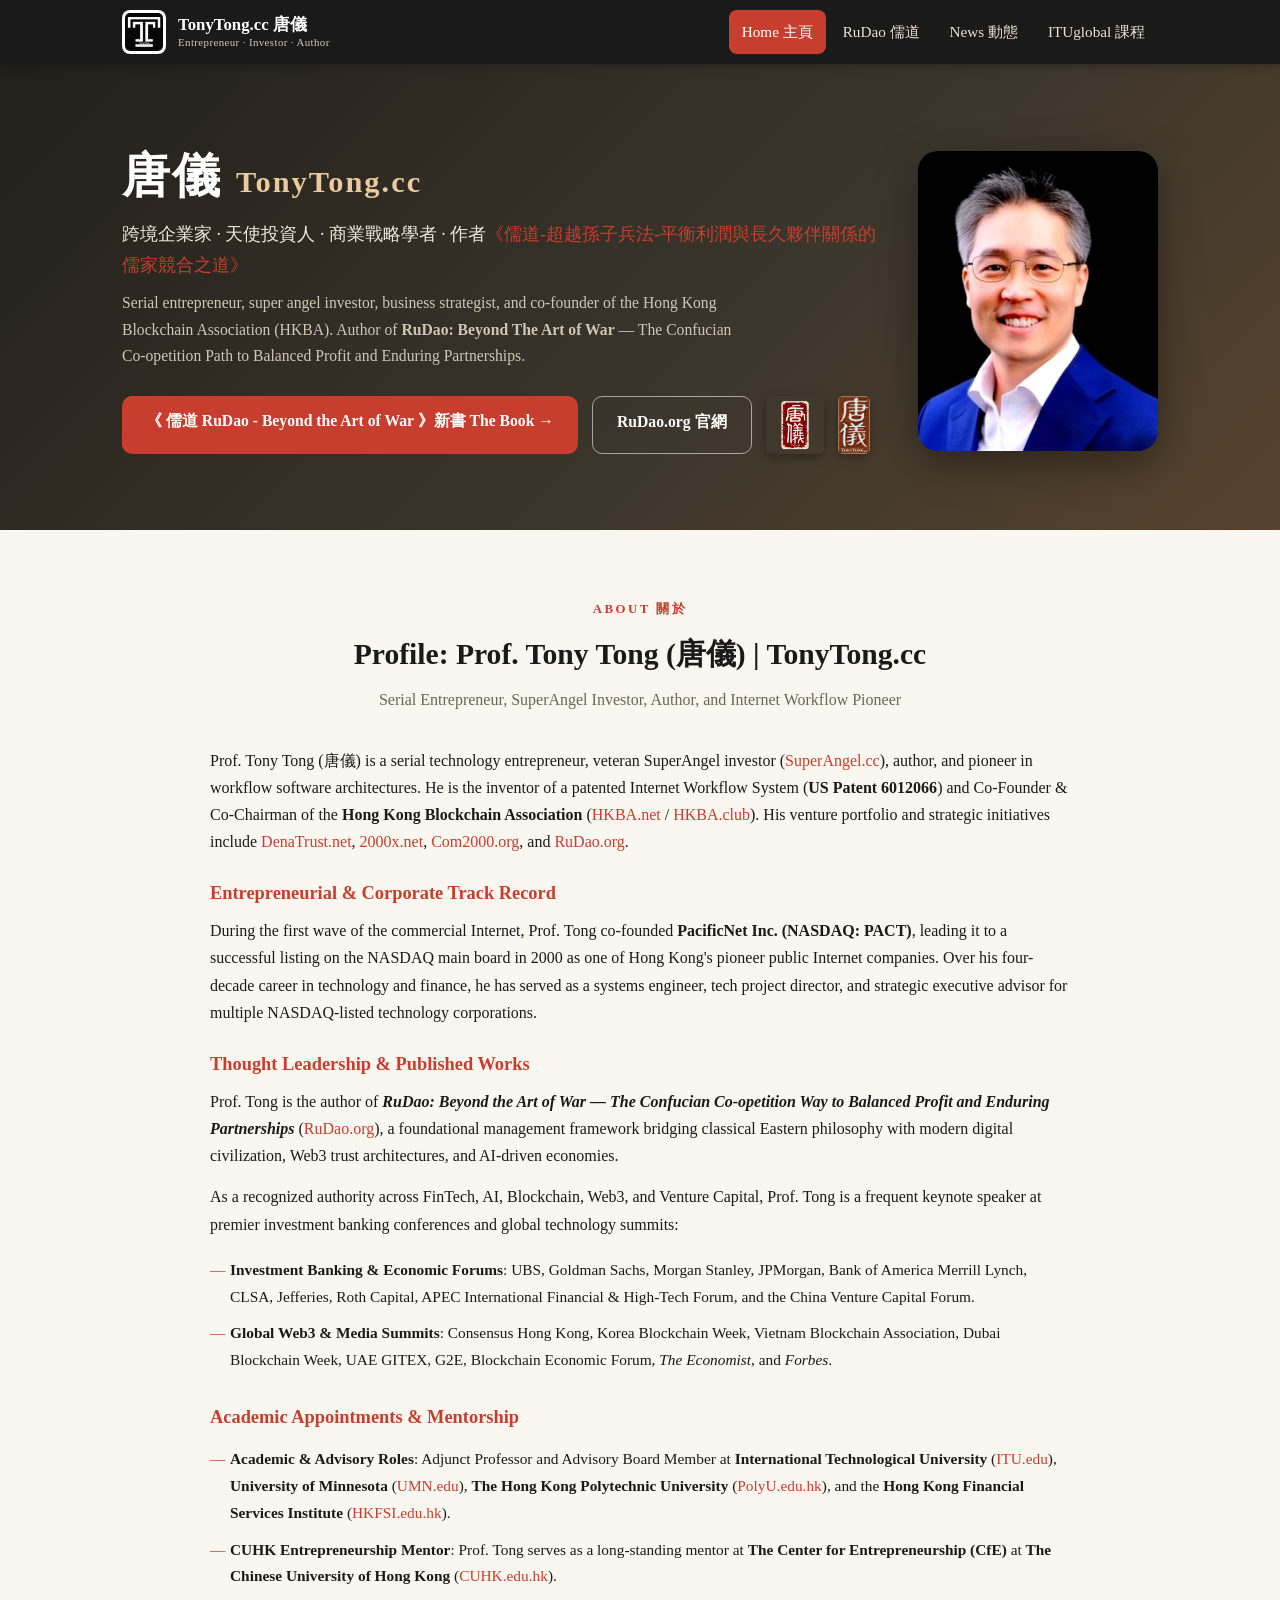
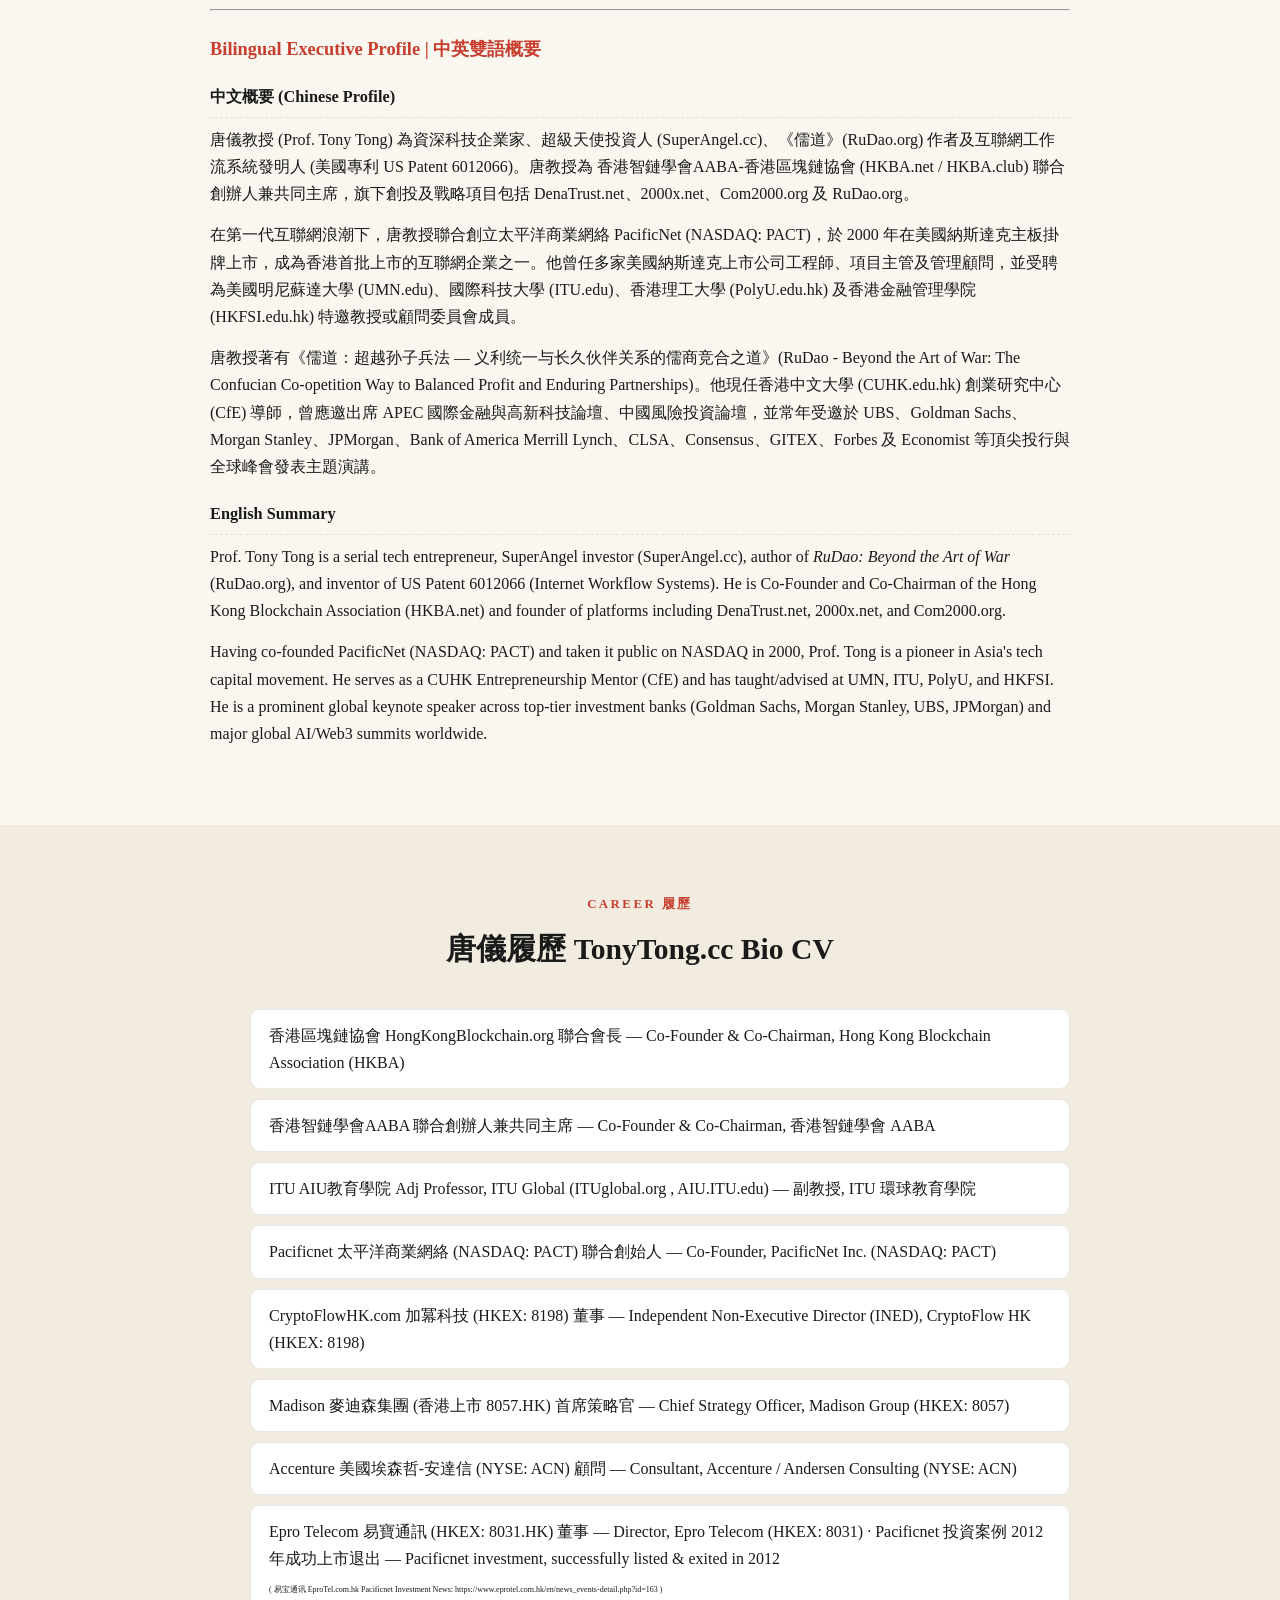
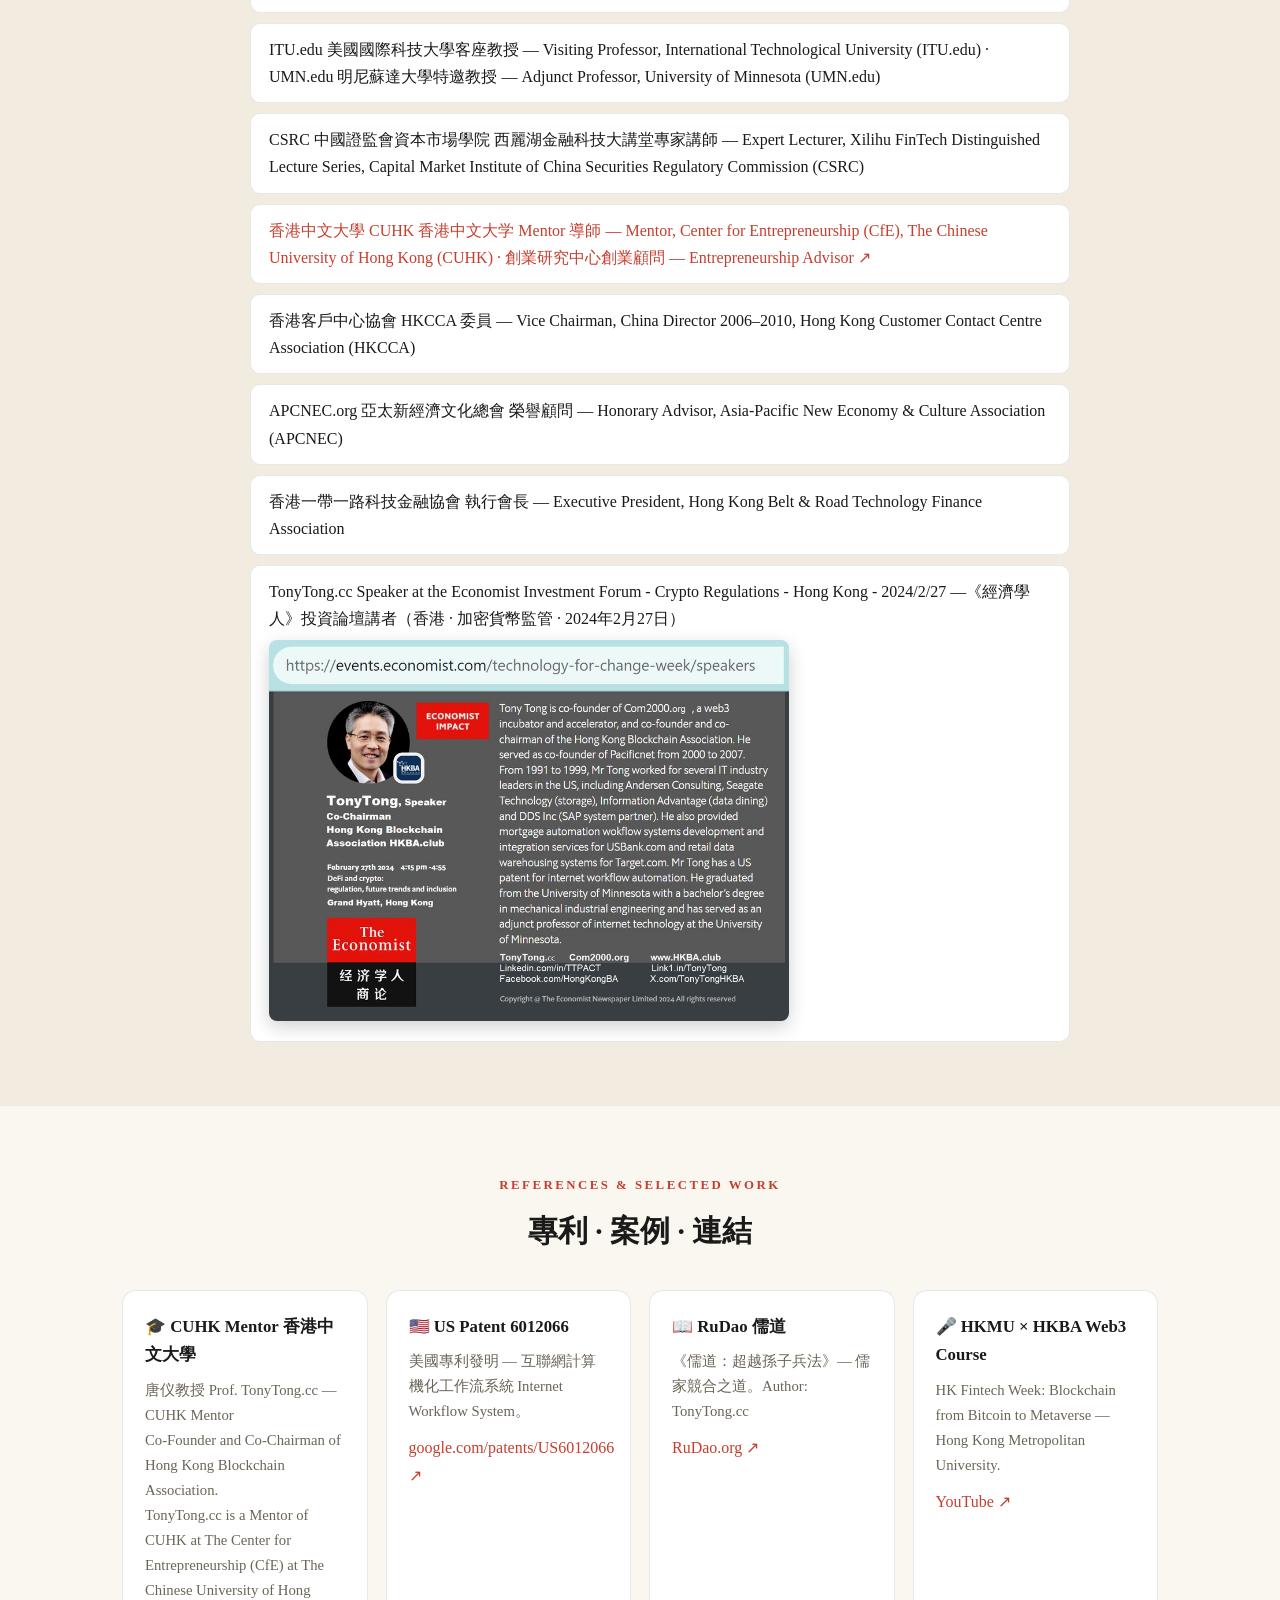
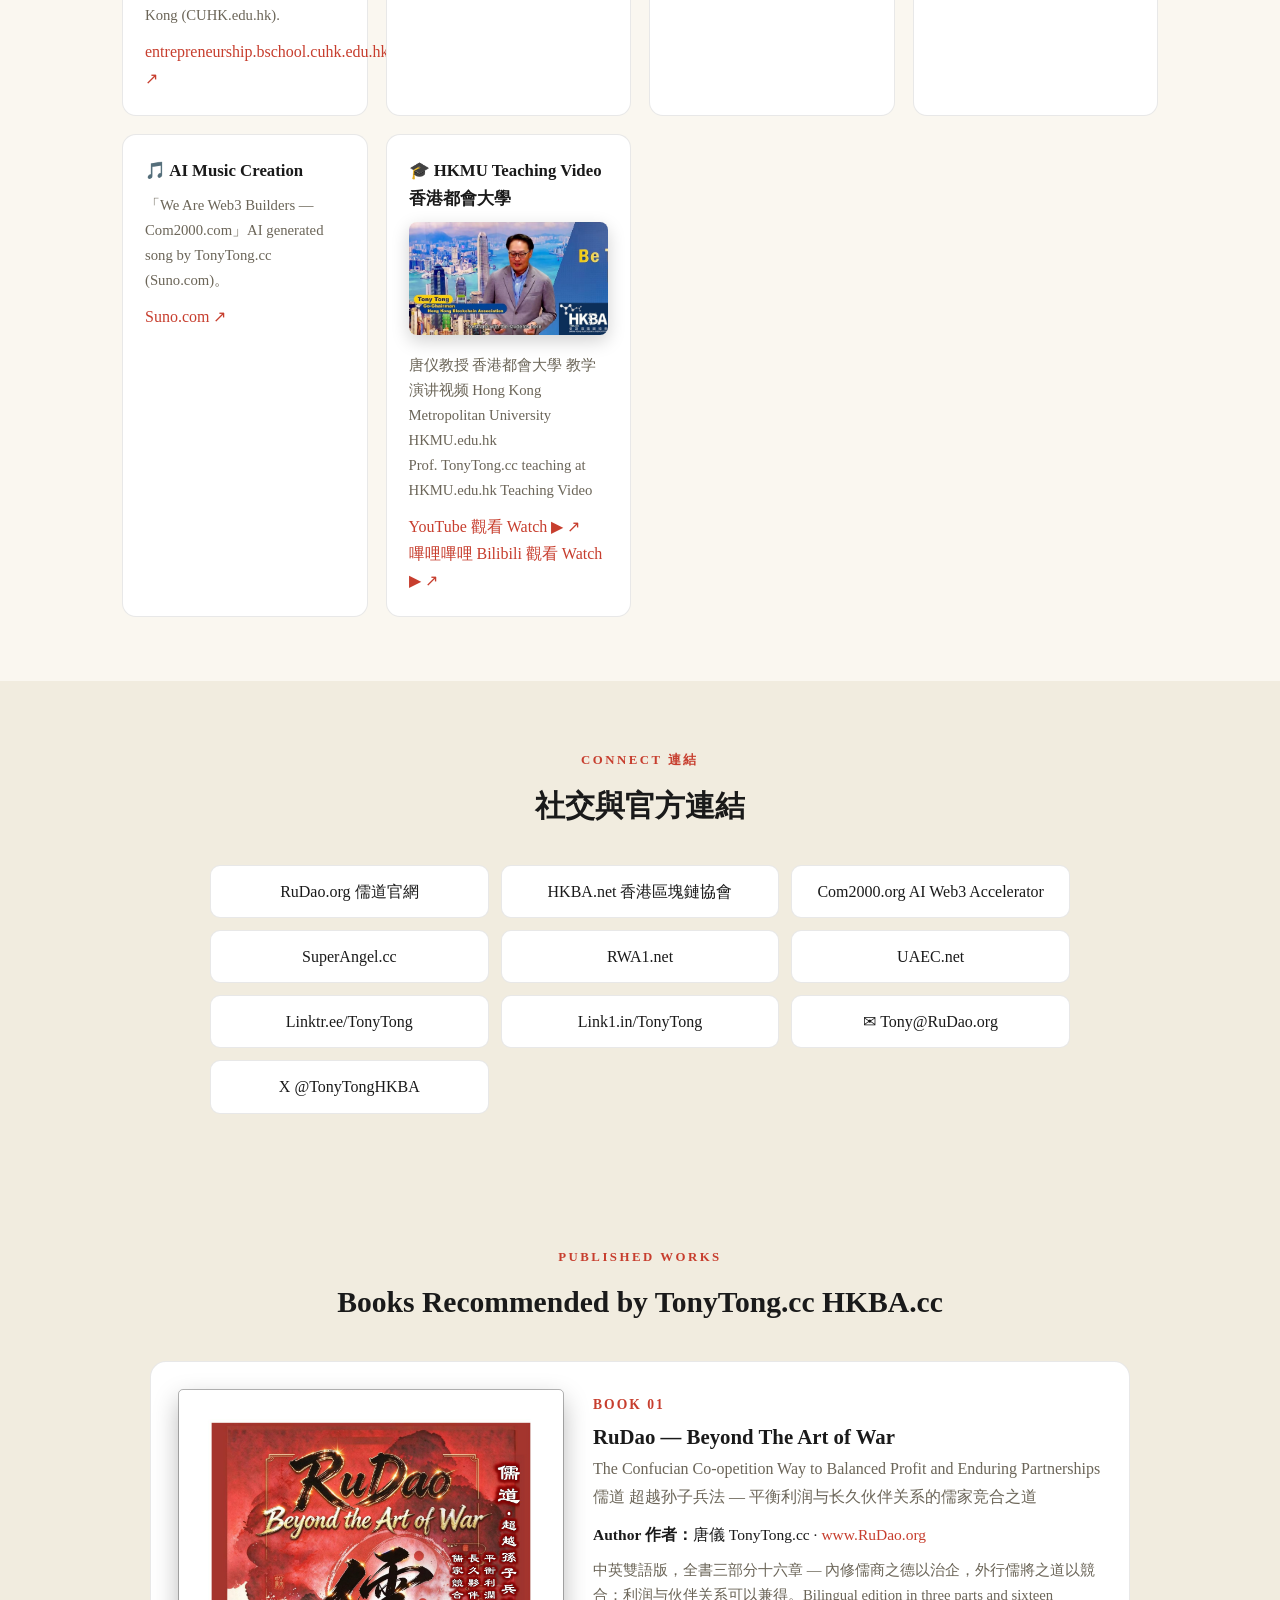
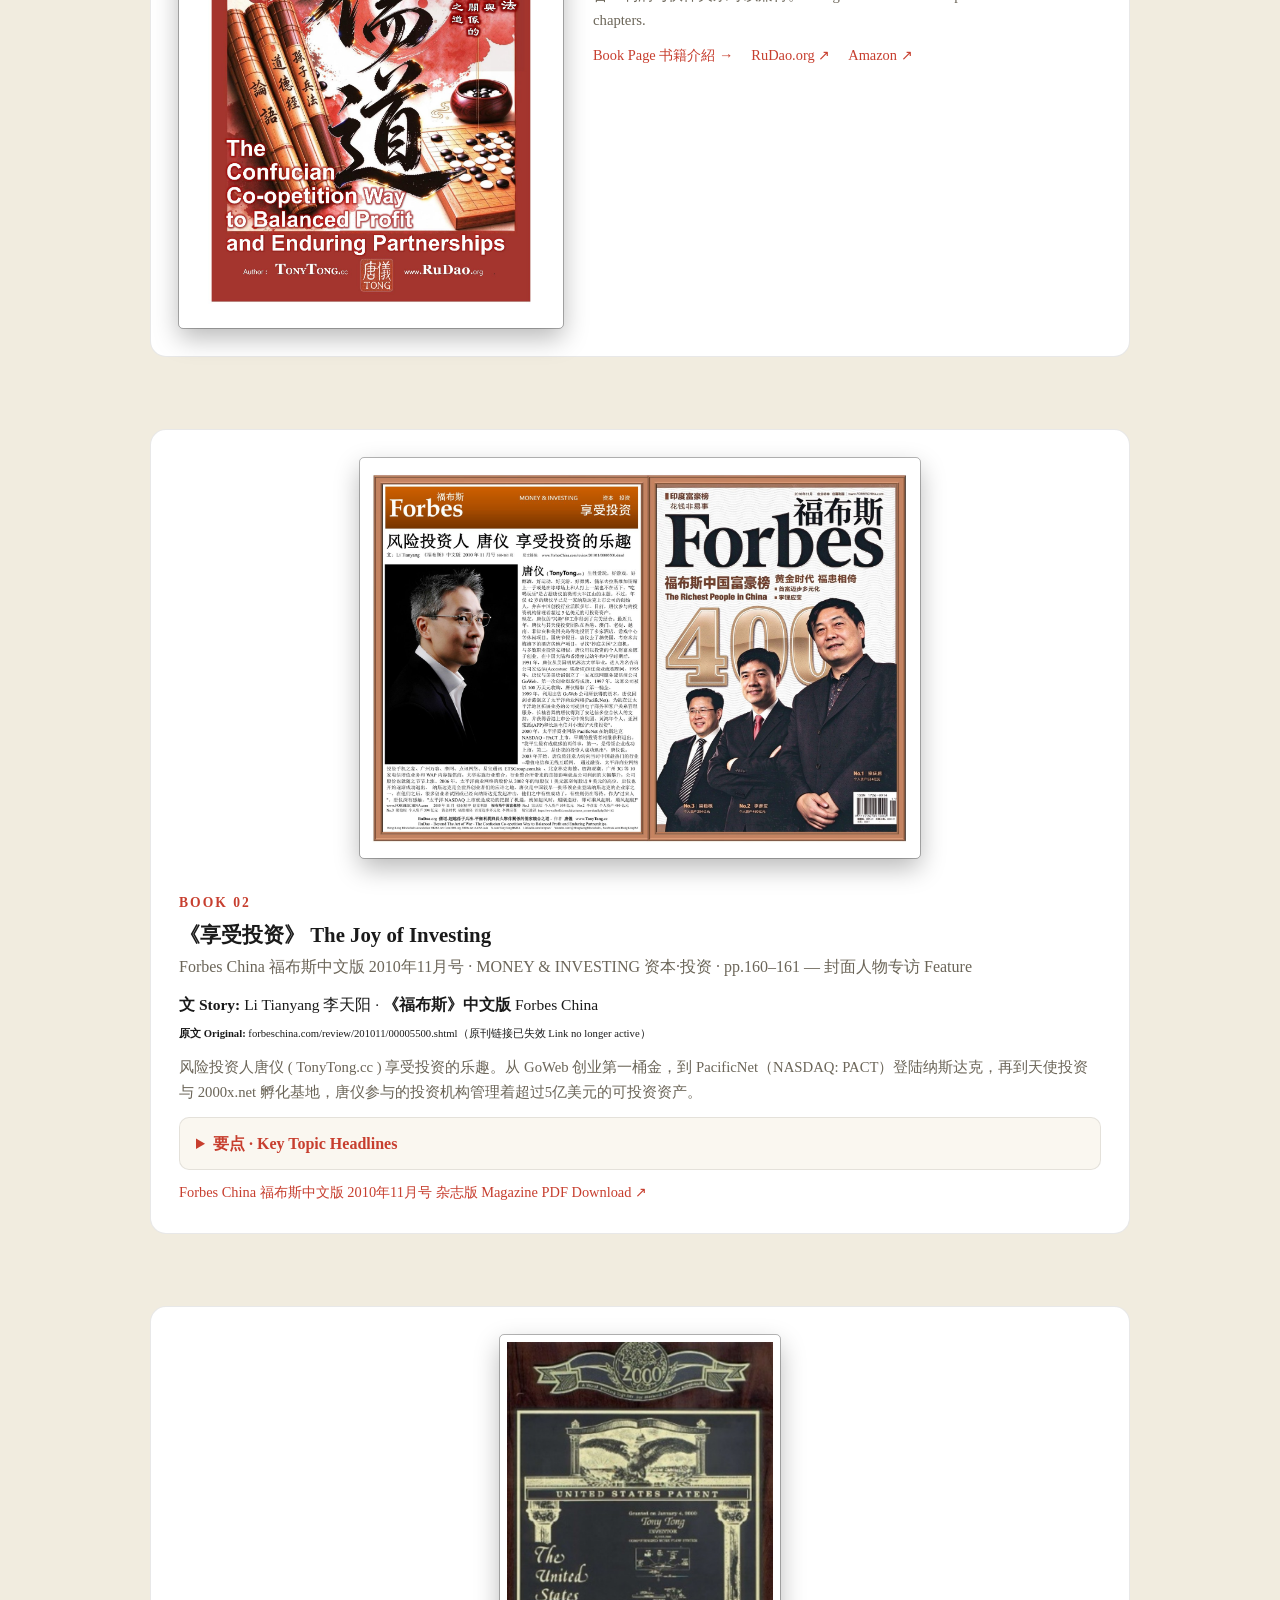
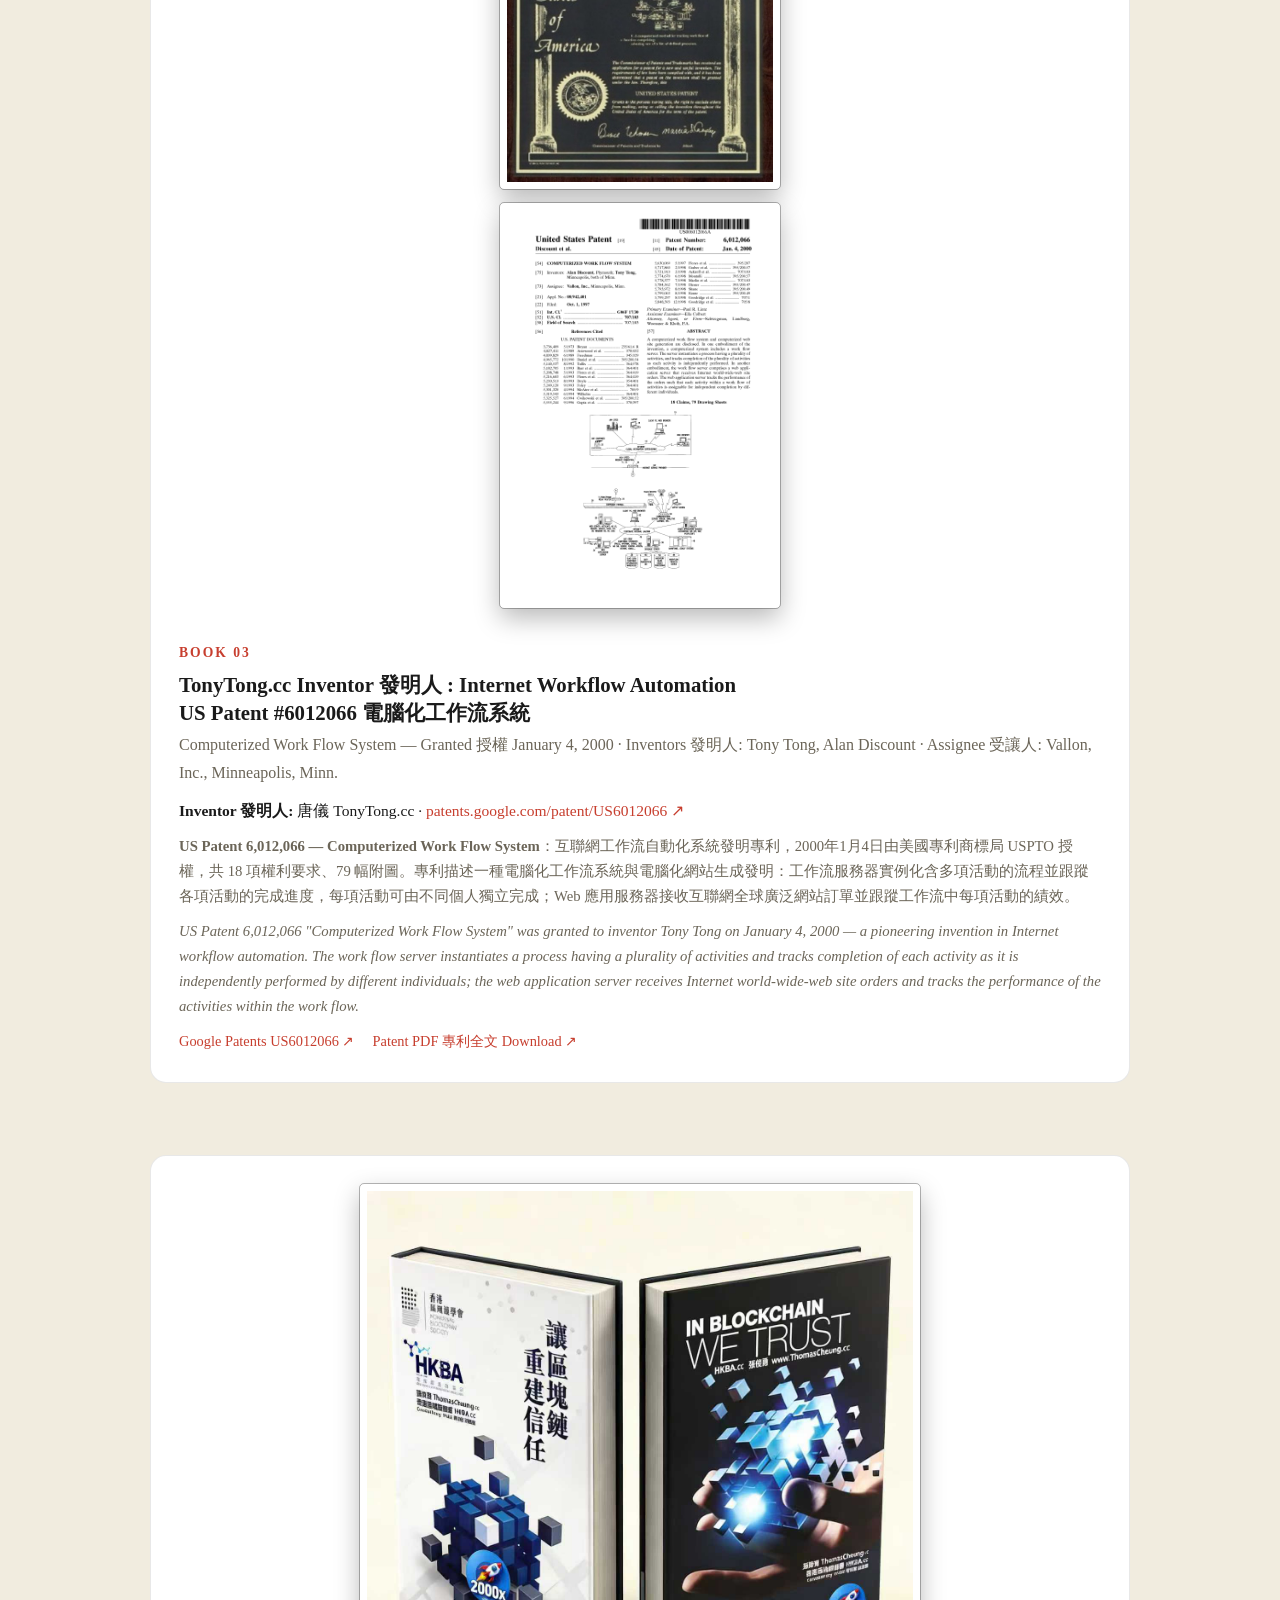
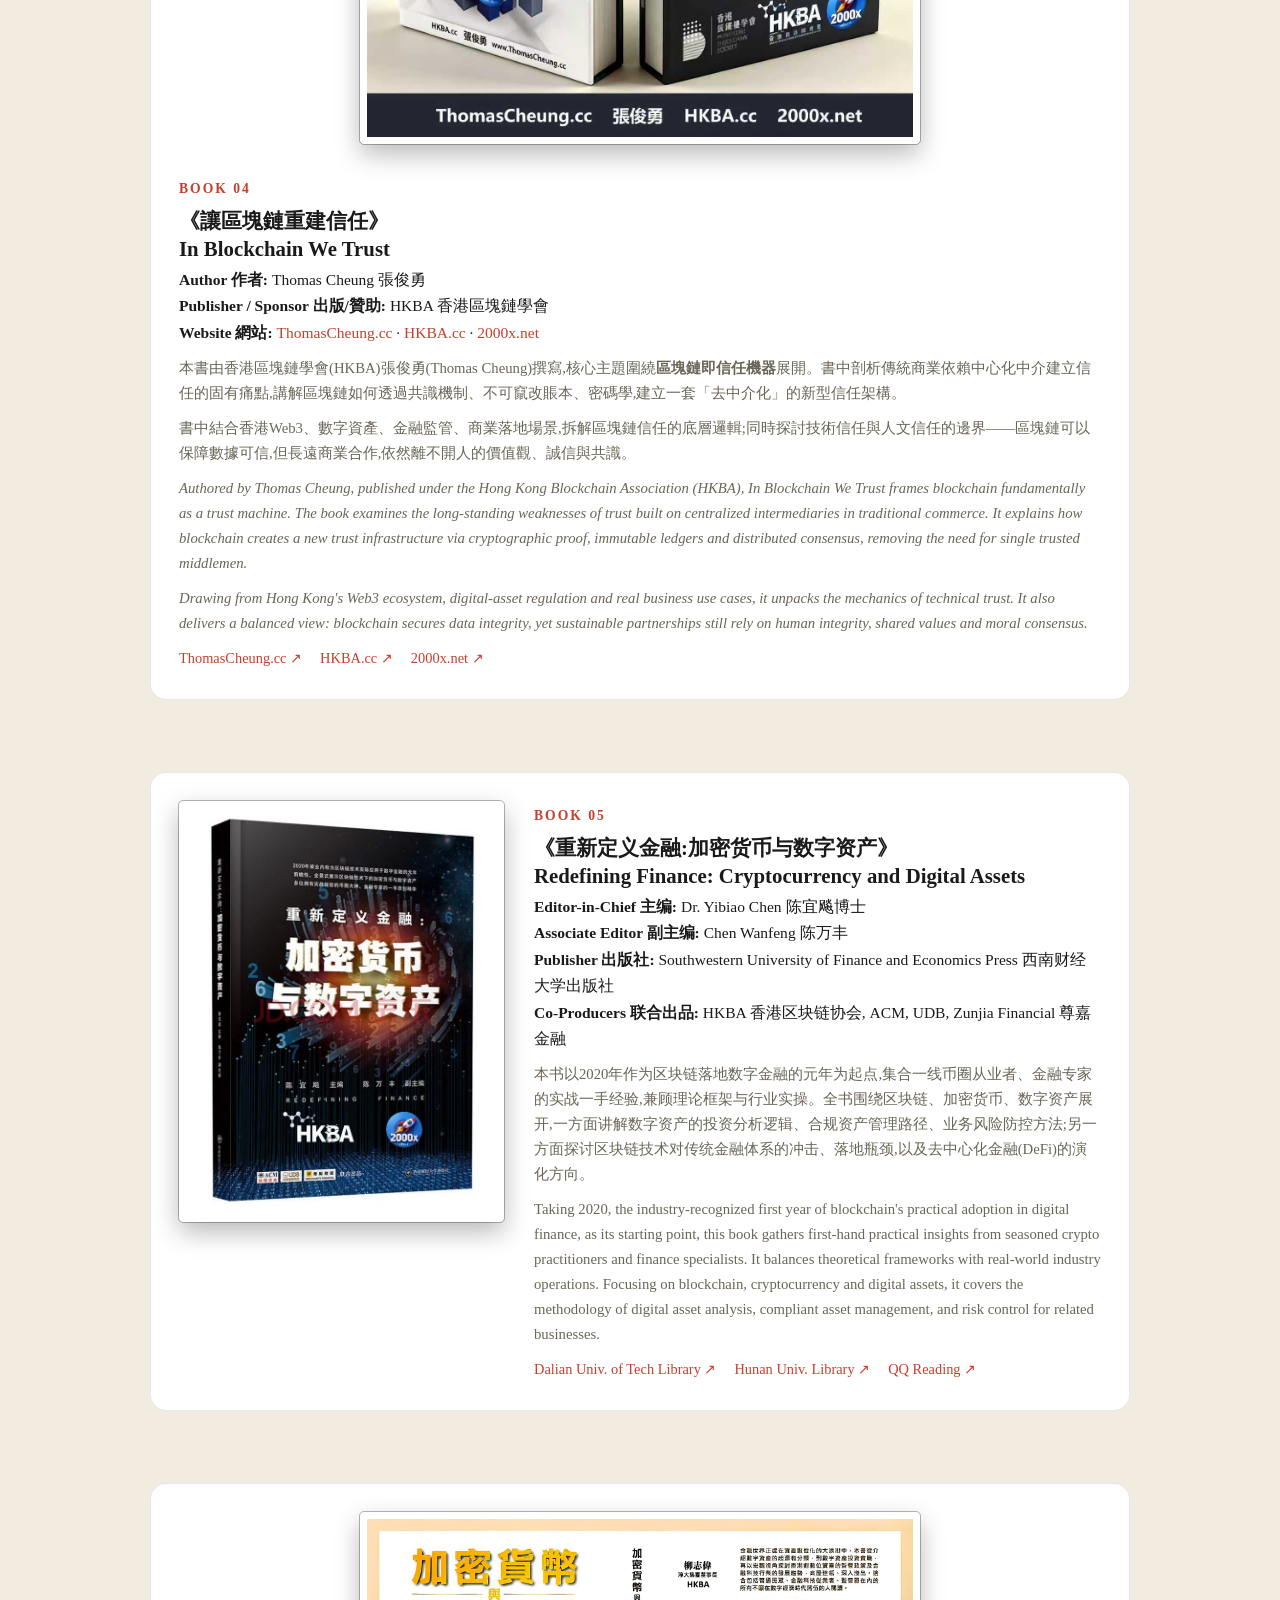
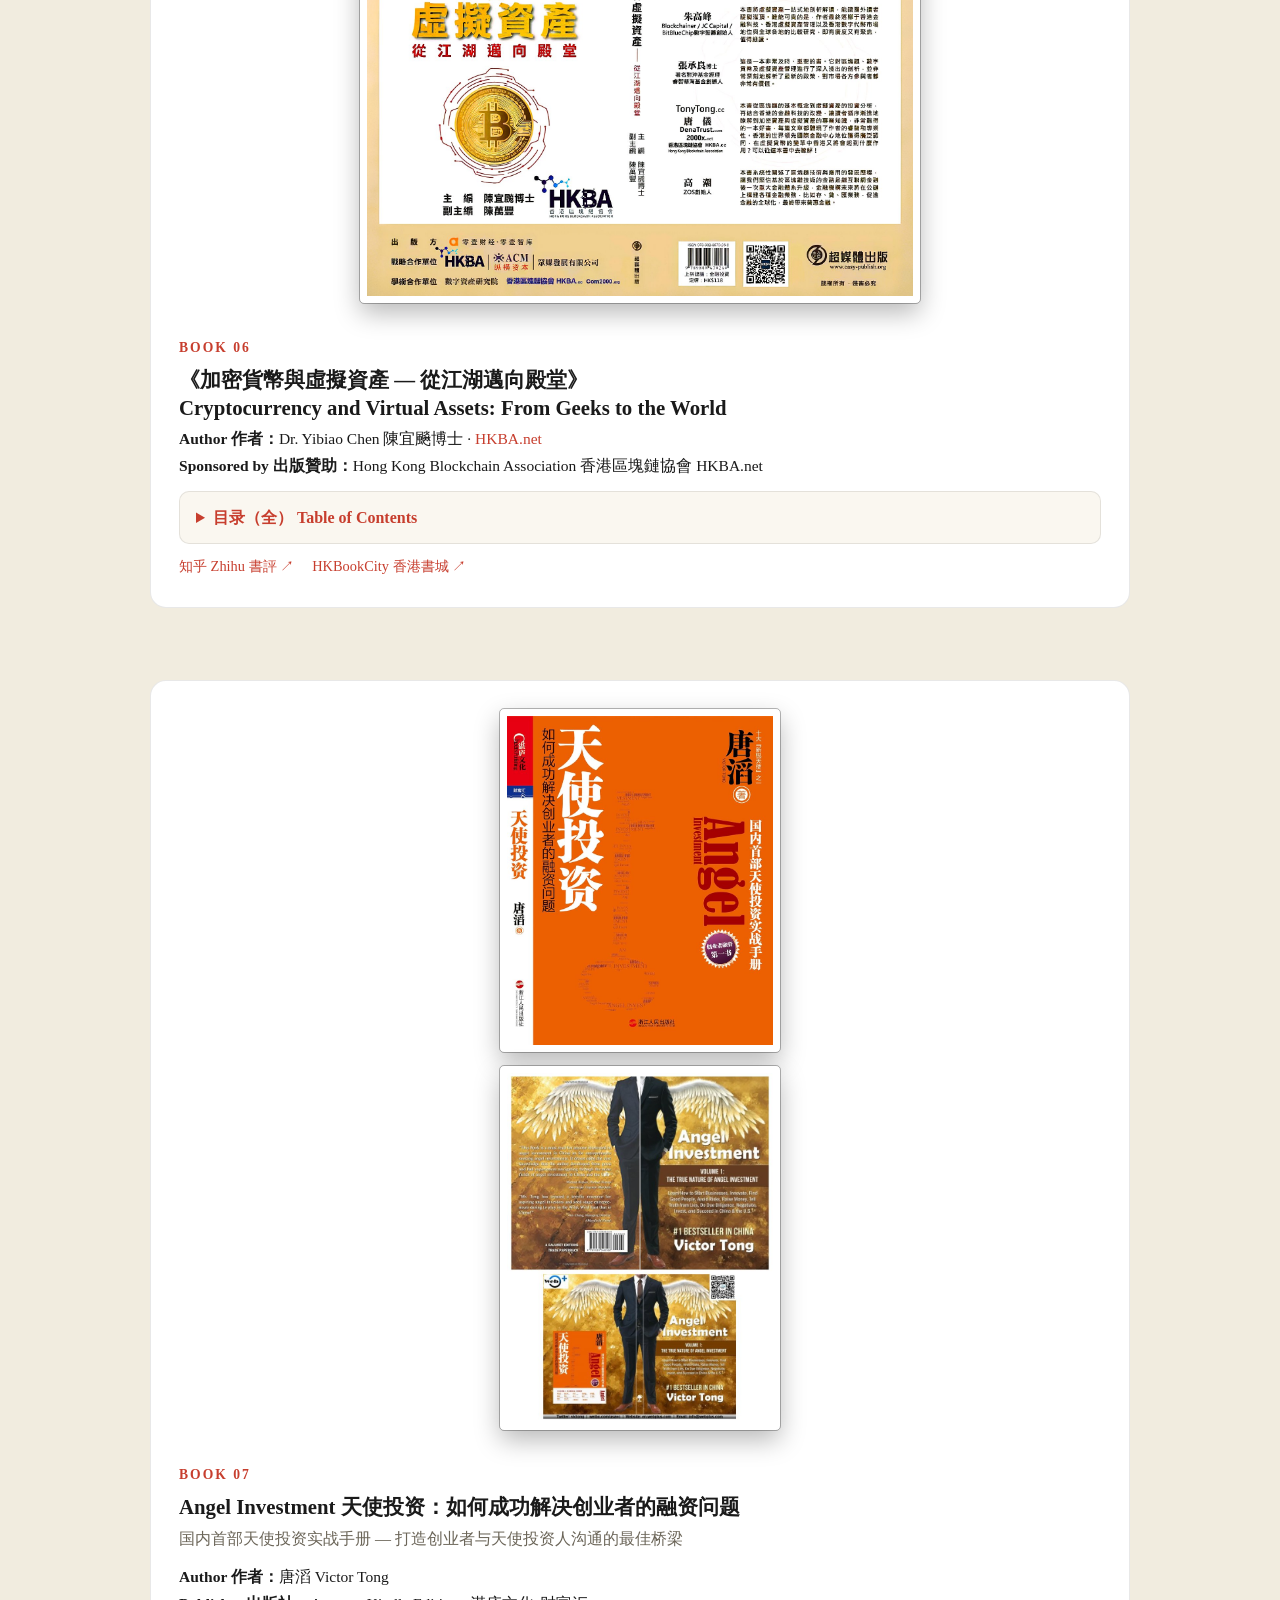
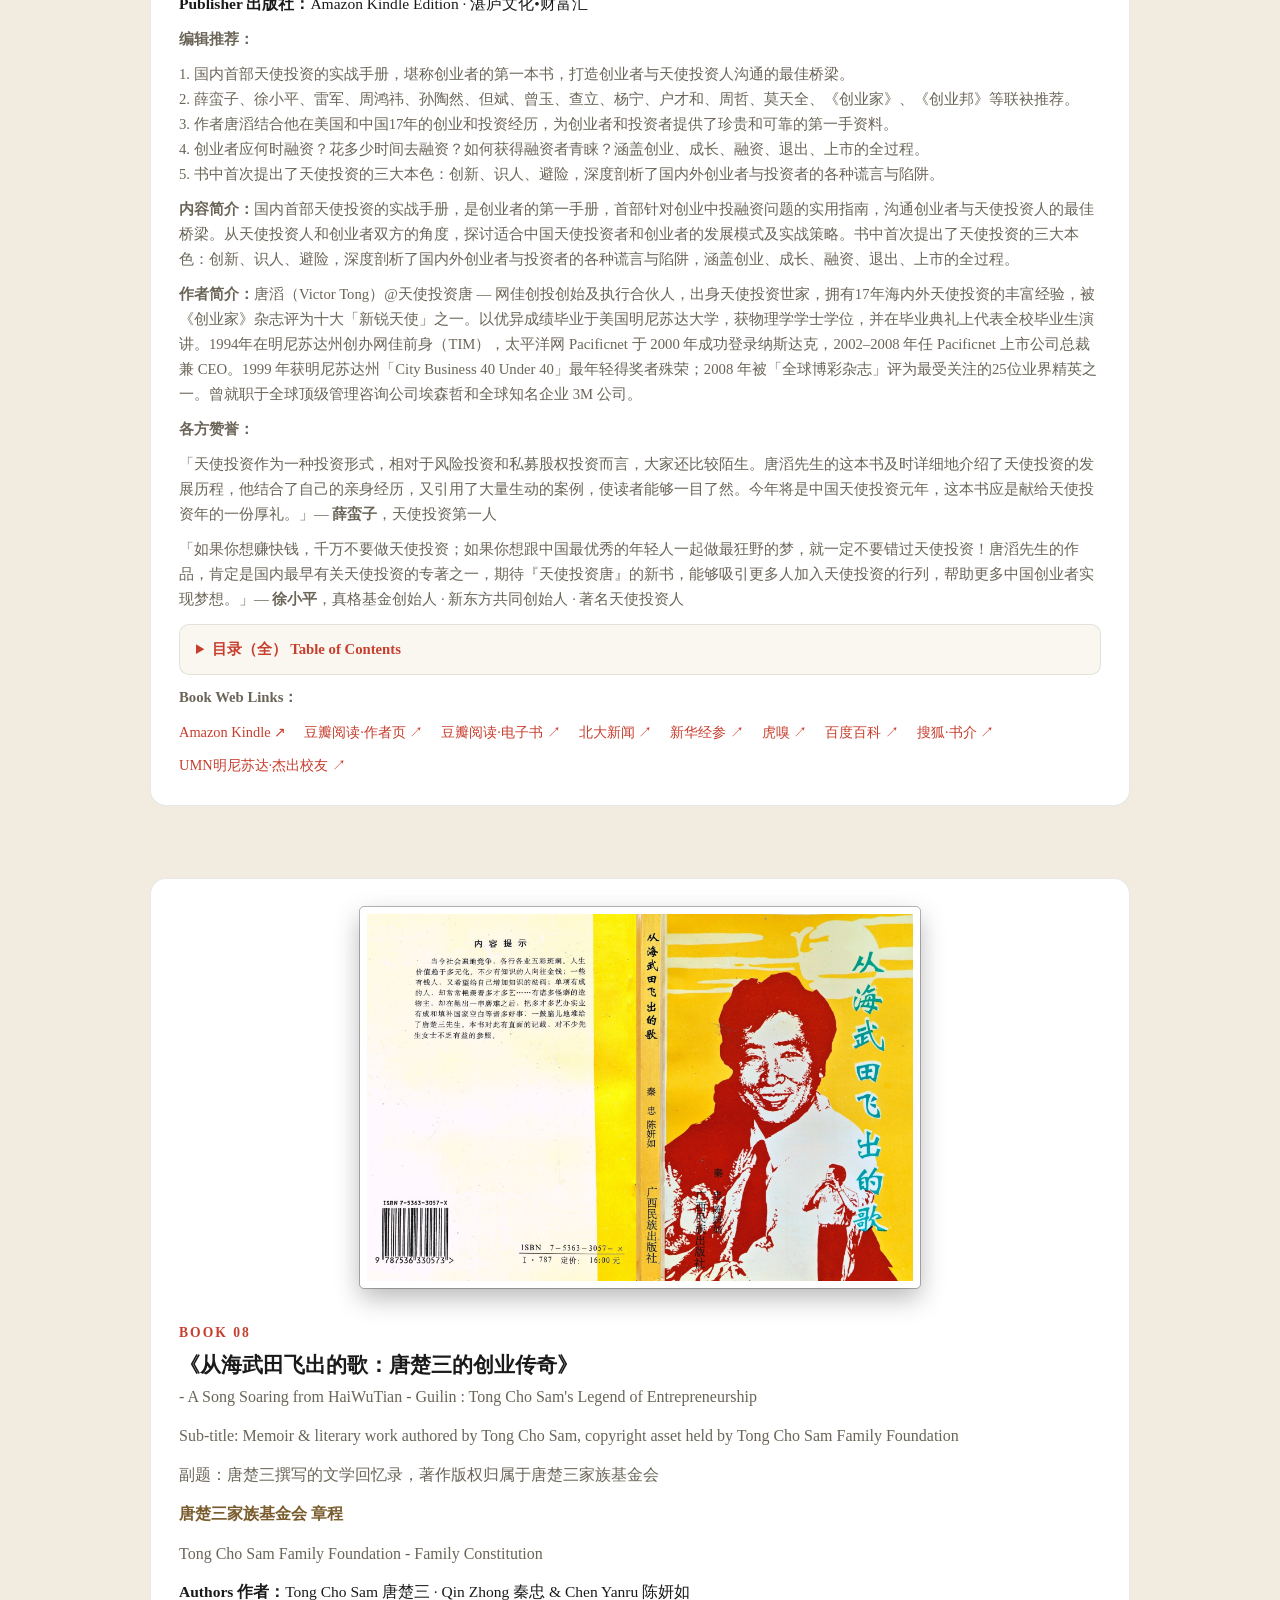
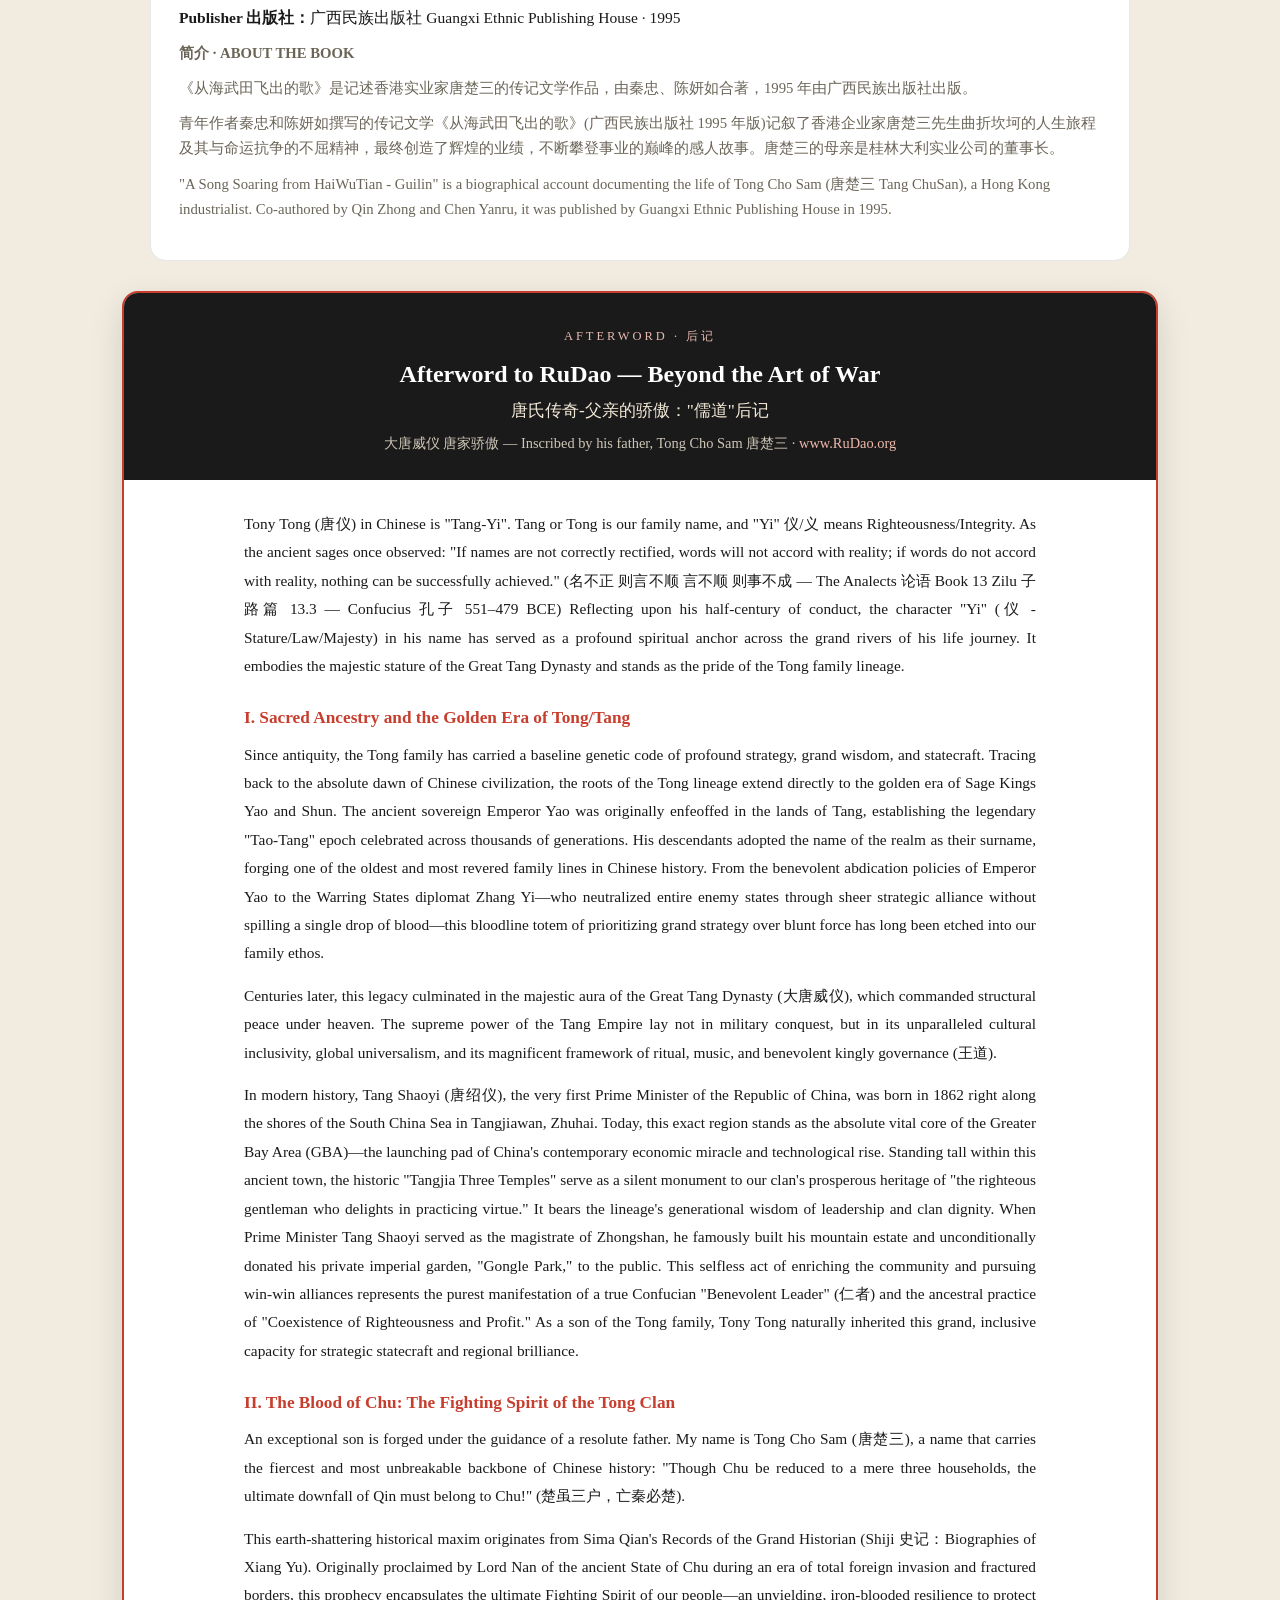
==== index.html @ 8d803797 "HKMU card: add YouTube link alongside Bilibili" ====
<!DOCTYPE html>
<html lang="zh-Hant">
<head>
<meta charset="UTF-8" />
<meta name="viewport" content="width=device-width, initial-scale=1.0" />
<title>TonyTong.cc 唐儀 — Entrepreneur · Investor · Author of RuDao 儒道</title>
<meta name="description" content="唐儀 Tony Tong：跨境企业家、天使投资人、香港区块链协会 HKBA 联合创始人、《儒道：超越孙子兵法》作者、美国专利 6012066 发明人。Tony Tong — co-founder of HKBA, author of RuDao: Beyond The Art of War." />
<meta property="og:title" content="TonyTong.cc 唐儀 — Entrepreneur · Investor · Author of RuDao 儒道" />
<meta property="og:description" content="唐儀 Tony Tong：跨境企业家、天使投资人、香港区块链协会 HKBA 联合创始人、《儒道：超越孙子兵法》作者、美国专利 6012066 发明人。Tony Tong — co-founder of HKBA, author of RuDao: Beyond The Art of War." />
<meta property="og:type" content="website" />
<meta property="og:url" content="https://tonytong.cc/" />
<meta property="og:image" content="https://tonytong.cc/assets/img/tt-logo.jpg" />
<meta property="og:site_name" content="TonyTong.cc 唐儀" />
<meta property="og:locale" content="zh_HK" />
<meta property="og:locale:alternate" content="en_US" />
<link rel="canonical" href="https://tonytong.cc/" />
<link rel="icon" type="image/jpeg" href="assets/img/tt-logo.jpg" />
<link rel="stylesheet" href="assets/css/style.css?v=20261102a" />
<script type="application/ld+json">
{
  "@context": "https://schema.org",
  "@type": "Person",
  "name": "Tony Tong 唐儀",
  "url": "https://tonytong.cc/",
  "image": "https://tonytong.cc/assets/img/tt-logo.jpg",
  "jobTitle": "Entrepreneur, Investor, Author, Adjunct Professor",
  "worksFor": {"@type": "Organization", "name": "Hong Kong Blockchain Association", "url": "https://www.hkba.net/"},
  "alumniOf": ["University of Minnesota", "International Technological University"],
  "knowsAbout": ["Blockchain", "Web3", "RWA", "Cross-border Investment", "Co-opetition Strategy", "Confucian Business Philosophy"],
  "sameAs": [
    "https://RuDao.org", "https://www.linkedin.com/in/ttpact/",
    "https://x.com/TonyTongHKBA", "https://Linktr.ee/TonyTong",
    "https://sites.google.com/view/tonytong/"
  ]
}
</script>
</head>
<body>
<header class="site-head">
  <div class="wrap">
    <a class="brand" href="index.html">
      <img src="assets/img/tt-logo.jpg" alt="TonyTong.cc logo" />
      <span class="t">TonyTong.cc 唐儀<small>Entrepreneur · Investor · Author</small></span>
    </a>
    <button class="nav-toggle" onclick="document.querySelector('nav.main').classList.toggle('open')">☰ Menu</button>
    <nav class="main"><a href="index.html" class="on">Home 主頁</a><a href="rudao.html">RuDao 儒道</a><a href="news.html">News 動態</a><a href="1college.html">ITUglobal 課程</a></nav>
  </div>
</header>

<section class="hero">
  <div class="wrap">
    <div>
      <h1>唐儀 <span class="en">TonyTong.cc</span></h1>
      <p class="sub">跨境企業家 · 天使投資人 · 商業戰略學者 · 作者<a href="https://RuDao.org" target="_blank" rel="noopener">《儒道-超越孫子兵法-平衡利潤與長久夥伴關係的儒家競合之道》</a></p>
      <p class="en">Serial entrepreneur, super angel investor, business strategist, and co-founder of the Hong Kong Blockchain Association (HKBA). Author of <b>RuDao: Beyond The Art of War</b> — The Confucian Co-opetition Path to Balanced Profit and Enduring Partnerships.</p>
      <div class="cta">
        <a class="btn btn-solid" href="rudao.html">《 儒道 RuDao - Beyond the Art of War 》新書 The Book →</a>
        <a class="btn btn-ghost" href="https://RuDao.org" target="_blank" rel="noopener">RuDao.org 官網</a>
        <img class="chop" src="assets/img/Tony-Chop-square-TONG3d.png" alt="唐儀 red seal chop 印章 TONG — TonyTong.cc" title="唐儀之印 · TonyTong.cc" />
        <img class="chop" src="assets/img/Tony-Chop-red-rounded34.jpg" alt="唐儀 red seal chop 印章 — TonyTong.cc" title="唐儀之印 · TonyTong.cc" />
      </div>
    </div>
    <img class="badge-img" src="assets/img/tony-portrait.jpg" alt="唐儀 Tony Tong" />
  </div>
</section>

<section class="section" id="bio">
  <div class="wrap">
    <div class="sec-head">
      <span class="kicker">About 關於</span>
      <h2>Profile: Prof. Tony Tong (唐儀) | TonyTong.cc</h2>
      <p>Serial Entrepreneur, SuperAngel Investor, Author, and Internet Workflow Pioneer</p>
    </div>
    <div class="bio">
      <p>Prof. Tony Tong (唐儀) is a serial technology entrepreneur, veteran SuperAngel investor (<a href="https://SuperAngel.cc" target="_blank" rel="noopener">SuperAngel.cc</a>), author, and pioneer in workflow software architectures. He is the inventor of a patented Internet Workflow System (<b>US Patent 6012066</b>) and Co-Founder &amp; Co-Chairman of the <b>Hong Kong Blockchain Association</b> (<a href="https://HKBA.net" target="_blank" rel="noopener">HKBA.net</a> / <a href="https://HKBA.club" target="_blank" rel="noopener">HKBA.club</a>). His venture portfolio and strategic initiatives include <a href="https://DenaTrust.net" target="_blank" rel="noopener">DenaTrust.net</a>, <a href="https://2000x.net" target="_blank" rel="noopener">2000x.net</a>, <a href="https://Com2000.org" target="_blank" rel="noopener">Com2000.org</a>, and <a href="https://RuDao.org" target="_blank" rel="noopener">RuDao.org</a>.</p>

      <h3>Entrepreneurial &amp; Corporate Track Record</h3>
      <p>During the first wave of the commercial Internet, Prof. Tong co-founded <b>PacificNet Inc. (NASDAQ: PACT)</b>, leading it to a successful listing on the NASDAQ main board in 2000 as one of Hong Kong's pioneer public Internet companies. Over his four-decade career in technology and finance, he has served as a systems engineer, tech project director, and strategic executive advisor for multiple NASDAQ-listed technology corporations.</p>

      <h3>Thought Leadership &amp; Published Works</h3>
      <p>Prof. Tong is the author of <b><i>RuDao: Beyond the Art of War — The Confucian Co-opetition Way to Balanced Profit and Enduring Partnerships</i></b> (<a href="https://RuDao.org" target="_blank" rel="noopener">RuDao.org</a>), a foundational management framework bridging classical Eastern philosophy with modern digital civilization, Web3 trust architectures, and AI-driven economies.</p>
      <p>As a recognized authority across FinTech, AI, Blockchain, Web3, and Venture Capital, Prof. Tong is a frequent keynote speaker at premier investment banking conferences and global technology summits:</p>
      <ul>
        <li><b>Investment Banking &amp; Economic Forums</b>: UBS, Goldman Sachs, Morgan Stanley, JPMorgan, Bank of America Merrill Lynch, CLSA, Jefferies, Roth Capital, APEC International Financial &amp; High-Tech Forum, and the China Venture Capital Forum.</li>
        <li><b>Global Web3 &amp; Media Summits</b>: Consensus Hong Kong, Korea Blockchain Week, Vietnam Blockchain Association, Dubai Blockchain Week, UAE GITEX, G2E, Blockchain Economic Forum, <i>The Economist</i>, and <i>Forbes</i>.</li>
      </ul>

      <h3>Academic Appointments &amp; Mentorship</h3>
      <ul>
        <li><b>Academic &amp; Advisory Roles</b>: Adjunct Professor and Advisory Board Member at <b>International Technological University</b> (<a href="https://ITU.edu" target="_blank" rel="noopener">ITU.edu</a>), <b>University of Minnesota</b> (<a href="https://UMN.edu" target="_blank" rel="noopener">UMN.edu</a>), <b>The Hong Kong Polytechnic University</b> (<a href="https://PolyU.edu.hk" target="_blank" rel="noopener">PolyU.edu.hk</a>), and the <b>Hong Kong Financial Services Institute</b> (<a href="https://HKFSI.edu.hk" target="_blank" rel="noopener">HKFSI.edu.hk</a>).</li>
        <li><b>CUHK Entrepreneurship Mentor</b>: Prof. Tong serves as a long-standing mentor at <b>The Center for Entrepreneurship (CfE)</b> at <b>The Chinese University of Hong Kong</b> (<a href="https://entrepreneurship.bschool.cuhk.edu.hk/mentor/prof-tony-tong/" target="_blank" rel="noopener">CUHK.edu.hk</a>).</li>
      </ul>

      <hr class="aw-div">

      <h3>Bilingual Executive Profile | 中英雙語概要</h3>

      <h4>中文概要 (Chinese Profile)</h4>
      <p>唐儀教授 (Prof. Tony Tong) 為資深科技企業家、超級天使投資人 (SuperAngel.cc)、《儒道》(RuDao.org) 作者及互聯網工作流系統發明人 (美國專利 US Patent 6012066)。唐教授為 香港智鏈學會AABA-香港區塊鏈協會 (HKBA.net / HKBA.club) 聯合創辦人兼共同主席，旗下創投及戰略項目包括 DenaTrust.net、2000x.net、Com2000.org 及 RuDao.org。</p>
      <p>在第一代互聯網浪潮下，唐教授聯合創立太平洋商業網絡 PacificNet (NASDAQ: PACT)，於 2000 年在美國納斯達克主板掛牌上市，成為香港首批上市的互聯網企業之一。他曾任多家美國納斯達克上市公司工程師、項目主管及管理顧問，並受聘為美國明尼蘇達大學 (UMN.edu)、國際科技大學 (ITU.edu)、香港理工大學 (PolyU.edu.hk) 及香港金融管理學院 (HKFSI.edu.hk) 特邀教授或顧問委員會成員。</p>
      <p>唐教授著有《儒道：超越孙子兵法 — 义利统一与长久伙伴关系的儒商竞合之道》(RuDao - Beyond the Art of War: The Confucian Co-opetition Way to Balanced Profit and Enduring Partnerships)。他現任香港中文大學 (CUHK.edu.hk) 創業研究中心 (CfE) 導師，曾應邀出席 APEC 國際金融與高新科技論壇、中國風險投資論壇，並常年受邀於 UBS、Goldman Sachs、Morgan Stanley、JPMorgan、Bank of America Merrill Lynch、CLSA、Consensus、GITEX、Forbes 及 Economist 等頂尖投行與全球峰會發表主題演講。</p>

      <h4>English Summary</h4>
      <p>Prof. Tony Tong is a serial tech entrepreneur, SuperAngel investor (SuperAngel.cc), author of <i>RuDao: Beyond the Art of War</i> (RuDao.org), and inventor of US Patent 6012066 (Internet Workflow Systems). He is Co-Founder and Co-Chairman of the Hong Kong Blockchain Association (HKBA.net) and founder of platforms including DenaTrust.net, 2000x.net, and Com2000.org.</p>
      <p>Having co-founded PacificNet (NASDAQ: PACT) and taken it public on NASDAQ in 2000, Prof. Tong is a pioneer in Asia's tech capital movement. He serves as a CUHK Entrepreneurship Mentor (CfE) and has taught/advised at UMN, ITU, PolyU, and HKFSI. He is a prominent global keynote speaker across top-tier investment banks (Goldman Sachs, Morgan Stanley, UBS, JPMorgan) and major global AI/Web3 summits worldwide.</p>
    </div>
  </div>
</section>

<section class="section alt" id="career">
  <div class="wrap">
    <div class="sec-head">
      <span class="kicker">Career 履歷</span>
      <h2>唐儀履歷 TonyTong.cc Bio CV</h2>
    </div>
    <ul class="cv">
      <li>香港區塊鏈協會 HongKongBlockchain.org 聯合會長 — Co-Founder &amp; Co-Chairman, Hong Kong Blockchain Association (HKBA)</li>
      <li>香港智鏈學會AABA 聯合創辦人兼共同主席 — Co-Founder &amp; Co-Chairman, 香港智鏈學會 AABA</li>
      <li>ITU AIU教育學院 Adj Professor, ITU Global (ITUglobal.org , AIU.ITU.edu) — 副教授, ITU 環球教育學院</li>
      <li>Pacificnet 太平洋商業網絡 (NASDAQ: PACT) 聯合創始人 — Co-Founder, PacificNet Inc. (NASDAQ: PACT)</li>
      <li>CryptoFlowHK.com 加冪科技 (HKEX: 8198) 董事 — Independent Non-Executive Director (INED), CryptoFlow HK (HKEX: 8198)</li>
      <li>Madison 麥迪森集團 (香港上市 8057.HK) 首席策略官 — Chief Strategy Officer, Madison Group (HKEX: 8057)</li>
      <li>Accenture 美國埃森哲-安達信 (NYSE: ACN) 顧問 — Consultant, Accenture / Andersen Consulting (NYSE: ACN)</li>
      <li>Epro Telecom 易寶通訊 (HKEX: 8031.HK) 董事 — Director, Epro Telecom (HKEX: 8031) · Pacificnet 投資案例 2012 年成功上市退出 — Pacificnet investment, successfully listed &amp; exited in 2012
      <br><span style="font-size:6pt">( 易宝通讯 EproTel.com.hk Pacificnet Investment News: https://www.eprotel.com.hk/en/news_events-detail.php?id=163 )</span></li>
      <li>ITU.edu 美國國際科技大學客座教授 — Visiting Professor, International Technological University (ITU.edu) · UMN.edu 明尼蘇達大學特邀教授 — Adjunct Professor, University of Minnesota (UMN.edu)</li>
      <li>CSRC 中國證監會資本市場學院 西麗湖金融科技大講堂專家講師 — Expert Lecturer, Xilihu FinTech Distinguished Lecture Series, Capital Market Institute of China Securities Regulatory Commission (CSRC)</li>
      <li><a href="https://entrepreneurship.bschool.cuhk.edu.hk/mentor/prof-tony-tong/" target="_blank" rel="noopener">香港中文大學 CUHK 香港中文大学 Mentor 導師 — Mentor, Center for Entrepreneurship (CfE), The Chinese University of Hong Kong (CUHK) · 創業研究中心創業顧問 — Entrepreneurship Advisor ↗</a></li>
      <li>香港客戶中心協會 HKCCA 委員 — Vice Chairman, China Director 2006–2010, Hong Kong Customer Contact Centre Association (HKCCA)</li>
      <li>APCNEC.org 亞太新經濟文化總會 榮譽顧問 — Honorary Advisor, Asia-Pacific New Economy &amp; Culture Association (APCNEC)</li>
      <li>香港一帶一路科技金融協會 執行會長 — Executive President, Hong Kong Belt &amp; Road Technology Finance Association</li>
      <li>TonyTong.cc Speaker at the Economist Investment Forum - Crypto Regulations - Hong Kong - 2024/2/27 —《經濟學人》投資論壇講者（香港 · 加密貨幣監管 · 2024年2月27日）<br>
      <img src="assets/img/economist-2024-02-27-tonytong.jpg" alt="TonyTong.cc — Speaker, The Economist Investment Forum, DeFi and crypto: regulation, future trends and inclusion, Grand Hyatt Hong Kong, February 27, 2024" style="max-width:520px;width:100%;border-radius:8px;margin-top:8px;box-shadow:0 6px 18px rgba(0,0,0,.18)"></li>
    </ul>
  </div>
</section>

<section class="section" id="references">
  <div class="wrap">
    <div class="sec-head">
      <span class="kicker">References &amp; Selected Work</span>
      <h2>專利 · 案例 · 連結</h2>
    </div>
    <div class="cards">
      <div class="card"><h3>🎓 CUHK Mentor 香港中文大學</h3><p>唐仪教授 Prof. TonyTong.cc — CUHK Mentor<br>Co-Founder and Co-Chairman of Hong Kong Blockchain Association.<br>TonyTong.cc is a Mentor of CUHK at The Center for Entrepreneurship (CfE) at The Chinese University of Hong Kong (CUHK.edu.hk).</p><a href="https://entrepreneurship.bschool.cuhk.edu.hk/mentor/prof-tony-tong/" target="_blank" rel="noopener">entrepreneurship.bschool.cuhk.edu.hk ↗</a></div>
      <div class="card"><h3>🇺🇸 US Patent 6012066</h3><p>美國專利發明 — 互聯網計算機化工作流系統 Internet Workflow System。</p><a href="https://patents.google.com/patent/US6012066" target="_blank" rel="noopener">google.com/patents/US6012066 ↗</a></div>
      <div class="card"><h3>📖 RuDao 儒道</h3><p>《儒道：超越孫子兵法》— 儒家競合之道。Author: TonyTong.cc</p><a href="https://RuDao.org" target="_blank" rel="noopener">RuDao.org ↗</a></div>
      <div class="card"><h3>🎤 HKMU × HKBA Web3 Course</h3><p>HK Fintech Week: Blockchain from Bitcoin to Metaverse — Hong Kong Metropolitan University.</p><a href="https://www.youtube.com/@HongKongBlockchain" target="_blank" rel="noopener">YouTube ↗</a></div>
      <div class="card"><h3>🎵 AI Music Creation</h3><p>「We Are Web3 Builders — Com2000.com」AI generated song by TonyTong.cc (Suno.com)。</p><a href="https://suno.com/song/7aa24925-a76b-4347-882a-6790929c2289" target="_blank" rel="noopener">Suno.com ↗</a></div>
      <div class="card"><h3>🎓 HKMU Teaching Video 香港都會大學</h3><a href="https://www.youtube.com/watch?v=ib66KyeTVds" target="_blank" rel="noopener" title="Watch on YouTube"><img src="assets/img/TT-HKMU-Teach.jpg" alt="唐仪教授 香港都會大學 教学演讲视频 Hong Kong Metropolitan University HKMU.edu.hk" style="max-width:520px;width:100%;border-radius:8px;margin-bottom:10px;box-shadow:0 6px 18px rgba(0,0,0,.18)"></a><p>唐仪教授 香港都會大學 教学演讲视频 Hong Kong Metropolitan University HKMU.edu.hk<br>Prof. TonyTong.cc teaching at HKMU.edu.hk Teaching Video</p><a href="https://www.youtube.com/watch?v=ib66KyeTVds" target="_blank" rel="noopener">YouTube 觀看 Watch ▶ ↗</a><br><a href="https://www.bilibili.com/video/BV17B4y1Q7TL/" target="_blank" rel="noopener">嗶哩嗶哩 Bilibili 觀看 Watch ▶ ↗</a></div>
    </div>
  </div>
</section>

<section class="section alt" id="links">
  <div class="wrap">
    <div class="sec-head">
      <span class="kicker">Connect 連結</span>
      <h2>社交與官方連結</h2>
    </div>
    <div class="link-grid">
      <a href="https://RuDao.org" target="_blank" rel="noopener">RuDao.org 儒道官網</a>
      <a href="https://www.hkba.net" target="_blank" rel="noopener">HKBA.net 香港區塊鏈協會</a>
      <a href="https://Com2000.org" target="_blank" rel="noopener">Com2000.org AI Web3 Accelerator</a>
      <a href="https://SuperAngel.cc" target="_blank" rel="noopener">SuperAngel.cc</a>
      <a href="https://RWA1.net" target="_blank" rel="noopener">RWA1.net</a>
      <a href="https://UAEC.net" target="_blank" rel="noopener">UAEC.net</a>
      <a href="https://Linktr.ee/TonyTong" target="_blank" rel="noopener">Linktr.ee/TonyTong</a>
      <a href="https://Link1.in/TonyTong" target="_blank" rel="noopener">Link1.in/TonyTong</a>
      <a href="mailto:Tony@RuDao.org">✉ Tony@RuDao.org</a>
      <a href="https://x.com/TonyTongHKBA" target="_blank" rel="noopener">X @TonyTongHKBA</a>
    </div>
  </div>
</section>

<section class="section alt" id="books">
  <div class="wrap">
    <div class="sec-head">
      <span class="kicker">Published Works</span>
      <h2>Books Recommended by TonyTong.cc HKBA.cc</h2>
    </div>
    <div class="books">

      <div class="book-item wide">
        <div>
          <img class="cover" src="assets/img/RuDao-Book-Cover-red71.jpg" alt="RuDao — Beyond The Art of War book cover" />
        </div>
        <div>
          <span class="bnum">BOOK 01</span>
          <h3>RuDao — Beyond The Art of War</h3>
          <p class="sub">The Confucian Co-opetition Way to Balanced Profit and Enduring Partnerships<br>儒道 超越孙子兵法 — 平衡利润与长久伙伴关系的儒家竞合之道</p>
          <p class="auth"><b>Author 作者：</b>唐儀 TonyTong.cc · <a href="https://RuDao.org" target="_blank" rel="noopener">www.RuDao.org</a></p>
          <p class="bdesc">中英雙語版，全書三部分十六章 — 內修儒商之德以治企，外行儒將之道以競合：利润与伙伴关系可以兼得。Bilingual edition in three parts and sixteen chapters.</p>
          <div class="blinks">
            <a href="rudao.html">Book Page 书籍介紹 →</a>
            <a href="https://RuDao.org" target="_blank" rel="noopener">RuDao.org ↗</a>
            <a href="https://www.amazon.com/dp/B0HN7VS2HZ" target="_blank" rel="noopener">Amazon ↗</a>
          </div>
        </div>
      </div>

      <div class="book-item stacked">
        <div>
          <img class="cover" src="assets/img/forbes-china-2010Nov-spread.jpg" alt="Forbes China 福布斯中文版 2010年11月号 唐仪专访《享受投资》杂志跨页 spread" />
        </div>
        <div>
          <span class="bnum">BOOK 02</span>
          <h3>《享受投资》 The Joy of Investing</h3>
          <p class="sub">Forbes China 福布斯中文版 2010年11月号 · MONEY &amp; INVESTING 资本·投资 · pp.160–161 — 封面人物专访 Feature</p>
          <p class="auth"><b>文 Story:</b> Li Tianyang 李天阳 · <b>《福布斯》中文版</b> Forbes China<br>
          <span style="font-size:8pt"><b>原文 Original:</b> forbeschina.com/review/201011/00005500.shtml（原刊链接已失效 Link no longer active）</span></p>
          <div class="bdesc">
            <p>风险投资人唐仪 ( TonyTong.cc ) 享受投资的乐趣。从 GoWeb 创业第一桶金，到 PacificNet（NASDAQ: PACT）登陆纳斯达克，再到天使投资与 2000x.net 孵化基地，唐仪参与的投资机构管理着超过5亿美元的可投资资产。</p>
          </div>
          <details class="toc">
            <summary>要点 · Key Topic Headlines</summary>
            <ul class="toc-list">
              <li class="part">好玩的天使投资人</li>
              <li>好游戏、好运动、好交游 — 年仅42岁已是纳斯达克上市公司创始人，参与的投资机构管理超过5亿美元可投资资产</li>
              <li class="part">第一桶金 · GoWeb（1995–1997）</li>
              <li>安达信 Andersen Consulting（现 Accenture 埃森哲）商业流程顾问出身；1995年与弟弟唐滔 (VictorTong) 创立互联网服务提供商 GoWeb，1997年以100万美元被收购</li>
              <li class="part">PacificNet 太平洋商业网络 登陆纳斯达克</li>
              <li>1999年回港创立 PacificNet；获安达信合伙人及中策集团、黄鸿年、亚洲浆纸 APP、长远电信天使投资；2000年股权置换借壳纳斯达克上市 — NASDAQ: PACT</li>
              <li class="part">电信增值行业整合（2003–2006）</li>
              <li>三年内整合手机之家、广州万容、摩网、点讯网络、 易宝通讯 EproTel.com.hk 、北京林克海德Linkhead、股海观潮、广州3G等10家电信增值与WAP内容提供商；股价从每股1美元涨至近9美元<br><span style="font-size:8pt">( 易宝通讯 EproTel.com.hk Pacificnet Investment News: https://www.eprotel.com.hk/en/news_events-detail.php?id=163 )</span></li>
              <li class="part">投资家之乐 · 风投/放贷/地产3D结合</li>
              <li>「做投资人只需要看看这个人行不行，团队行不行。就像赛马，如果感觉这匹不行，就换一匹马」— 平生最有成就感的两件事：带领企业成功上市，让投资人成功退出</li>
              <li class="part">纳斯达克 · 应许之地</li>
              <li>「太平洋上市就是成功的把握了机遇，就如起风时，船刚造好，即可乘风起帆，顺风起航！」</li>
              <li class="part">同期封面 · 2010福布斯中国富豪榜400</li>
              <li>宗庆后 ¥534亿 居首，李彦宏、梁稳根等上榜 — 黄金时代，福患相倚</li>
            </ul>
          </details>
          <div class="blinks">
            <a href="assets/Forbes-China-2010Nov_TonyTong2b.pdf" target="_blank" rel="noopener">Forbes China 福布斯中文版 2010年11月号 杂志版 Magazine PDF Download ↗</a>
          </div>
        </div>
      </div>

      <div class="book-item stacked small">
        <div>
          <img class="cover" src="assets/img/us-patent-6012066-plaque.jpg" alt="US Patent 6012066 award plaque — Tony Tong, Computerized Work Flow System, granted January 4, 2000" />
          <img class="cover" src="assets/img/us-patent-6012066-p1.png" alt="United States Patent US 6,012,066 — Computerized Work Flow System, first page" />
        </div>
        <div>
          <span class="bnum">BOOK 03</span>
          <h3>TonyTong.cc Inventor 發明人 : Internet Workflow Automation<br>US Patent #6012066 電腦化工作流系統</h3>
          <p class="sub">Computerized Work Flow System — Granted 授權 January 4, 2000 · Inventors 發明人: Tony Tong, Alan Discount · Assignee 受讓人: Vallon, Inc., Minneapolis, Minn.</p>
          <p class="auth"><b>Inventor 發明人:</b> 唐儀 TonyTong.cc · <a href="https://patents.google.com/patent/US6012066" target="_blank" rel="noopener">patents.google.com/patent/US6012066 ↗</a></p>
          <div class="bdesc">
            <p><b>US Patent 6,012,066 — Computerized Work Flow System</b>：互聯網工作流自動化系統發明專利，2000年1月4日由美國專利商標局 USPTO 授權，共 18 項權利要求、79 幅附圖。專利描述一種電腦化工作流系統與電腦化網站生成發明：工作流服務器實例化含多項活動的流程並跟蹤各項活動的完成進度，每項活動可由不同個人獨立完成；Web 應用服務器接收互聯網全球廣泛網站訂單並跟蹤工作流中每項活動的績效。</p>
            <p><i>US Patent 6,012,066 "Computerized Work Flow System" was granted to inventor Tony Tong on January 4, 2000 — a pioneering invention in Internet workflow automation. The work flow server instantiates a process having a plurality of activities and tracks completion of each activity as it is independently performed by different individuals; the web application server receives Internet world-wide-web site orders and tracks the performance of the activities within the work flow.</i></p>
          </div>
          <div class="blinks">
            <a href="https://patents.google.com/patent/US6012066" target="_blank" rel="noopener">Google Patents US6012066 ↗</a>
            <a href="assets/TonyTong-Patent-US6012066-Workflow.pdf" target="_blank" rel="noopener">Patent PDF 專利全文 Download ↗</a>
          </div>
        </div>
      </div>

      <div class="book-item stacked">
        <div>
          <img class="cover" src="assets/img/thomas-cheung-blockchain-trust.jpg" alt="In Blockchain We Trust / Rang Qu Kuai Lian Chong Jian Xin Ren book cover spread" />
        </div>
        <div>
          <span class="bnum">BOOK 04</span>
          <h3>《讓區塊鏈重建信任》<br>In Blockchain We Trust</h3>
          <p class="auth"><b>Author 作者:</b> Thomas Cheung 張俊勇<br>
          <b>Publisher / Sponsor 出版/贊助:</b> HKBA 香港區塊鏈學會<br>
          <b>Website 網站:</b> <a href="https://www.ThomasCheung.cc" target="_blank" rel="noopener">ThomasCheung.cc</a> · <a href="https://HKBA.cc" target="_blank" rel="noopener">HKBA.cc</a> · <a href="https://2000x.net" target="_blank" rel="noopener">2000x.net</a></p>
          <div class="bdesc">
            <p>本書由香港區塊鏈學會(HKBA)張俊勇(Thomas Cheung)撰寫,核心主題圍繞<b>區塊鏈即信任機器</b>展開。書中剖析傳統商業依賴中心化中介建立信任的固有痛點,講解區塊鏈如何透過共識機制、不可竄改賬本、密碼學,建立一套「去中介化」的新型信任架構。</p>
            <p>書中結合香港Web3、數字資產、金融監管、商業落地場景,拆解區塊鏈信任的底層邏輯;同時探討技術信任與人文信任的邊界——區塊鏈可以保障數據可信,但長遠商業合作,依然離不開人的價值觀、誠信與共識。</p>
            <p><i>Authored by Thomas Cheung, published under the Hong Kong Blockchain Association (HKBA), In Blockchain We Trust frames blockchain fundamentally as a trust machine. The book examines the long-standing weaknesses of trust built on centralized intermediaries in traditional commerce. It explains how blockchain creates a new trust infrastructure via cryptographic proof, immutable ledgers and distributed consensus, removing the need for single trusted middlemen.</i></p>
            <p><i>Drawing from Hong Kong's Web3 ecosystem, digital-asset regulation and real business use cases, it unpacks the mechanics of technical trust. It also delivers a balanced view: blockchain secures data integrity, yet sustainable partnerships still rely on human integrity, shared values and moral consensus.</i></p>
          </div>
          <div class="blinks">
            <a href="https://www.ThomasCheung.cc" target="_blank" rel="noopener">ThomasCheung.cc ↗</a>
            <a href="https://HKBA.cc" target="_blank" rel="noopener">HKBA.cc ↗</a>
            <a href="https://2000x.net" target="_blank" rel="noopener">2000x.net ↗</a>
          </div>
        </div>
      </div>

      <div class="book-item tall">
        <div>
          <img class="cover" src="assets/img/hkba-book2-redefining-finance.jpg" alt="Redefining Finance: Cryptocurrency and Digital Assets book cover" />
        </div>
        <div>
          <span class="bnum">BOOK 05</span>
          <h3>《重新定义金融:加密货币与数字资产》<br>Redefining Finance: Cryptocurrency and Digital Assets</h3>
          <p class="auth"><b>Editor-in-Chief 主编:</b> Dr. Yibiao Chen 陈宜飚博士<br>
          <b>Associate Editor 副主编:</b> Chen Wanfeng 陈万丰<br>
          <b>Publisher 出版社:</b> Southwestern University of Finance and Economics Press 西南财经大学出版社<br>
          <b>Co-Producers 联合出品:</b> HKBA 香港区块链协会, ACM, UDB, Zunjia Financial 尊嘉金融</p>
          <div class="bdesc">
            <p>本书以2020年作为区块链落地数字金融的元年为起点,集合一线币圈从业者、金融专家的实战一手经验,兼顾理论框架与行业实操。全书围绕区块链、加密货币、数字资产展开,一方面讲解数字资产的投资分析逻辑、合规资产管理路径、业务风险防控方法;另一方面探讨区块链技术对传统金融体系的冲击、落地瓶颈,以及去中心化金融(DeFi)的演化方向。</p>
            <p>Taking 2020, the industry-recognized first year of blockchain's practical adoption in digital finance, as its starting point, this book gathers first-hand practical insights from seasoned crypto practitioners and finance specialists. It balances theoretical frameworks with real-world industry operations. Focusing on blockchain, cryptocurrency and digital assets, it covers the methodology of digital asset analysis, compliant asset management, and risk control for related businesses.</p>
          </div>
          <div class="blinks">
            <a href="https://opac.lib.dlut.edu.cn/mspace/searchDetailLocal/md9d085bf3948f54b9e613167a8aac65f" target="_blank" rel="noopener">Dalian Univ. of Tech Library ↗</a>
            <a href="http://opac.hnu.edu.cn:8888/opac/search?searchWay=author&q=%E9%99%88%E5%AE%9C" target="_blank" rel="noopener">Hunan Univ. Library ↗</a>
            <a href="https://book.qq.com/book-detail/49137597" target="_blank" rel="noopener">QQ Reading ↗</a>
          </div>
        </div>
      </div>

      <div class="book-item stacked">
        <div>
          <img class="cover" src="assets/img/hkba-crypto-book.jpg" alt="加密貨幣與虛擬資產 — 從江湖邁向殿堂 full book cover (front, spine, back)" />
        </div>
        <div>
          <span class="bnum">BOOK 06</span>
          <h3>《加密貨幣與虛擬資產 — 從江湖邁向殿堂》<br>Cryptocurrency and Virtual Assets: From Geeks to the World</h3>
          <p class="auth"><b>Author 作者：</b>Dr. Yibiao Chen 陳宜飈博士 · <a href="https://www.hkba.net" target="_blank" rel="noopener">HKBA.net</a><br>
          <b>Sponsored by 出版贊助：</b>Hong Kong Blockchain Association 香港區塊鏈協會 HKBA.net</p>
          <details class="toc">
            <summary>目录（全） Table of Contents</summary>
            <ul class="toc-list">
              <li class="part">加密货币与虚拟资产 — 从江湖迈向殿堂 · 目录 Table of Contents</li>
              <li class="chap">1. 区块链、虚拟资产及相关交易所简介</li>
              <li class="chap">1.1 分辨区块链技术、数字资产和交易所</li>
              <li>1.1.1 伟大的博弈：数字货币及虚拟资产演变史</li>
              <li>1.1.2 投资之前：须掌握的「加密货币」要点</li>
              <li>1.1.3 深度解析：数字代币资产发行机制</li>
              <li>1.1.4 数字货币交易所的前世今生</li>
              <li>1.1.5 数字货币交易所是盘好生意吗？</li>
              <li class="chap">1.2 虚拟资产投资：给行业各方人士的提示与思考</li>
              <li>1.2.1 全球数字资产总的投资分类概览</li>
              <li>1.2.2 投资者：须跨过三座大山</li>
              <li>1.2.3 发币者：真正数字经济的创业者应不忘初心</li>
              <li>1.2.4 虚拟资产交易所：是否应该向监管靠拢？</li>
              <li class="chap">1.3 机构投资者图谱：谁是数字资产行业的领投人？</li>
              <li class="chap">2. 实战指南：虚拟资产的投资分析</li>
              <li class="chap">2.1 虚拟资产投资实例与分析</li>
              <li>2.1.1 最合规的产品：比特币期货（BTC）交易规则与风险</li>
              <li>2.1.2 数字资产实例：游戏虚拟资产的变现</li>
              <li>2.1.3 加密资产的量化：如何选择靠谱的资管机构</li>
              <li>2.1.4 区块链技术：在存储行业的投资应用</li>
              <li class="chap">2.2 虚拟资产投资指南——来自专业人士的建议</li>
              <li>2.2.1 数字资产、通证经济与投资者权益的经济学思考</li>
              <li>2.2.2 理性投资者必读：如何辨别「区块链」骗局</li>
              <li>2.2.3 社会现象：「币少」现象分析——疯狂炫富还是夸张推销？</li>
              <li>2.2.4 区块链项目的「价值投资」体系</li>
              <li>2.2.5 DeFi来了，但它任重而道远</li>
              <li>2.2.6 对未来虚拟资产的思考：Libra商机与风险</li>
              <li>2.2.6.1 Libra能否令FaceBook实现它的雄心壮志？</li>
              <li>2.2.6.2 Libra将开启各国央行的潘多拉魔盒</li>
              <li class="chap">3. 香港金融科技：从先行者到后进者的追赶</li>
              <li>3.1 香港金融科技：从「先驱」到「后进」</li>
              <li>3.2 香港重振科技雄风 香港金管局的惊人举措</li>
              <li>3.3 促进香港金融科技崛起的法宝：引入外来竞争</li>
              <li>3.4 前瞻：香港金融科技将引导虚拟资产发展</li>
              <li class="chap">4. 香港的虚拟资产管理：从江湖乱局走向合规</li>
              <li>4.1 香港监管当局的监管方向与基本态度</li>
              <li>4.2 对香港证监会受规管业务的基本介绍</li>
              <li>4.3 如何看证监会对数字货币交易平台和虚拟资产政策演变？</li>
              <li>4.4 香港证监会对于「虚拟资产」的认识与规管演变史</li>
              <li>4.5 香港的虚拟资产管理：从江湖走向殿堂</li>
              <li>4.6 如何在香港开展虚拟资产管理业务</li>
              <li>4.7 虚拟资产管理政策摘要：香港证监会对持牌法团等就虚拟资产及加密货币的规管指示</li>
              <li>4.8 证监会对虚拟资产交易平台的发牌条件</li>
              <li>4.9 专家观点：就证监会对监管虚拟资产交易平台立场书的摘要</li>
              <li class="chap">5. 从业者问答：全球虚拟资产展望</li>
              <li>5.1 虚拟资产投资人问答</li>
              <li>5.2 数字货币服务商问答</li>
              <li>5.3 虚拟资产监管机构问答</li>
              <li>5.4 未尽的思考：数字代币如何重构生产关系</li>
            </ul>
          </details>
          <div class="blinks">
            <a href="https://zhuanlan.zhihu.com/p/96986678" target="_blank" rel="noopener">知乎 Zhihu 書評 ↗</a>
            <a href="https://www.hkbookcity.com/showbook2.php?serial_no=1666495" target="_blank" rel="noopener">HKBookCity 香港書城 ↗</a>
          </div>
        </div>
      </div>

      <div class="book-item stacked small">
        <div>
          <img class="cover" src="assets/img/angel-investor-book.jpg" alt="Angel Investor 天使投资 book cover — 唐滔 Victor Tong" />
          <img class="cover" src="assets/img/VT-Angel-Book.jpg" alt="Angel Investment Volume 1: The True Nature of Angel Investment — full book cover spread (front, spine, back) — Victor Tong" />
        </div>
        <div>
          <span class="bnum">BOOK 07</span>
          <h3>Angel Investment 天使投资：如何成功解决创业者的融资问题</h3>
          <p class="sub">国内首部天使投资实战手册 — 打造创业者与天使投资人沟通的最佳桥梁</p>
          <p class="auth"><b>Author 作者：</b>唐滔 Victor Tong<br>
          <b>Publisher 出版社：</b>Amazon Kindle Edition · 湛庐文化•财富汇</p>
          <div class="bdesc">
            <p><b>编辑推荐：</b></p>
            <p>1. 国内首部天使投资的实战手册，堪称创业者的第一本书，打造创业者与天使投资人沟通的最佳桥梁。<br>
            2. 薛蛮子、徐小平、雷军、周鸿祎、孙陶然、但斌、曾玉、查立、杨宁、户才和、周哲、莫天全、《创业家》、《创业邦》等联袂推荐。<br>
            3. 作者唐滔结合他在美国和中国17年的创业和投资经历，为创业者和投资者提供了珍贵和可靠的第一手资料。<br>
            4. 创业者应何时融资？花多少时间去融资？如何获得融资者青睐？涵盖创业、成长、融资、退出、上市的全过程。<br>
            5. 书中首次提出了天使投资的三大本色：创新、识人、避险，深度剖析了国内外创业者与投资者的各种谎言与陷阱。</p>
            <p><b>内容简介：</b>国内首部天使投资的实战手册，是创业者的第一手册，首部针对创业中投融资问题的实用指南，沟通创业者与天使投资人的最佳桥梁。从天使投资人和创业者双方的角度，探讨适合中国天使投资者和创业者的发展模式及实战策略。书中首次提出了天使投资的三大本色：创新、识人、避险，深度剖析了国内外创业者与投资者的各种谎言与陷阱，涵盖创业、成长、融资、退出、上市的全过程。</p>
            <p><b>作者简介：</b>唐滔（Victor Tong）@天使投资唐 — 网佳创投创始及执行合伙人，出身天使投资世家，拥有17年海内外天使投资的丰富经验，被《创业家》杂志评为十大「新锐天使」之一。以优异成绩毕业于美国明尼苏达大学，获物理学学士学位，并在毕业典礼上代表全校毕业生演讲。1994年在明尼苏达州创办网佳前身（TIM），太平洋网 Pacificnet 于 2000 年成功登录纳斯达克，2002–2008 年任 Pacificnet 上市公司总裁兼 CEO。1999 年获明尼苏达州「City Business 40 Under 40」最年轻得奖者殊荣；2008 年被「全球博彩杂志」评为最受关注的25位业界精英之一。曾就职于全球顶级管理咨询公司埃森哲和全球知名企业 3M 公司。</p>
            <p><b>各方赞誉：</b></p>
            <p>「天使投资作为一种投资形式，相对于风险投资和私募股权投资而言，大家还比较陌生。唐滔先生的这本书及时详细地介绍了天使投资的发展历程，他结合了自己的亲身经历，又引用了大量生动的案例，使读者能够一目了然。今年将是中国天使投资元年，这本书应是献给天使投资年的一份厚礼。」— <b>薛蛮子</b>，天使投资第一人</p>
            <p>「如果你想赚快钱，千万不要做天使投资；如果你想跟中国最优秀的年轻人一起做最狂野的梦，就一定不要错过天使投资！唐滔先生的作品，肯定是国内最早有关天使投资的专著之一，期待『天使投资唐』的新书，能够吸引更多人加入天使投资的行列，帮助更多中国创业者实现梦想。」— <b>徐小平</b>，真格基金创始人 · 新东方共同创始人 · 著名天使投资人</p>
<details class="toc">
              <summary>目录（全） Table of Contents</summary>
              <ul class="toc-list">
                <li class="part">前言 做一個草根投資人和創業者的變形金剛</li>
                <li class="part">第一部分 天使投資的本色</li>
                <li class="chap">第1章 真正的天使投資都是Fools</li>
                <li>天使投資，創業者的3F</li>
                <li>「商業天使」與「親友天使」的區別</li>
                <li>【附錄1】美國投資人的九大謊言</li>
                <li class="chap">第2章 天使投資的本色之一：創新</li>
                <li>要創新，但不要太空級的創新</li>
                <li>創意的摧毀</li>
                <li>中國人缺乏創新，還是在賺辛苦錢</li>
                <li>專利不等于保險，但沒有也不行</li>
                <li>C2C(Copy to China)山寨來中國，未必可行</li>
                <li>創新路漫漫，投資人與創業者需共同努力</li>
                <li>【附錄2】美國創業者的十大謊言</li>
                <li class="chap">第3章 天使投資的本色之二：識人</li>
                <li>創業者和投資人要具備高情商</li>
                <li>創業者和投資人要具備高財商</li>
                <li>創業者的學歷、性別、年齡與成功與否有關嗎？</li>
                <li>吃苦耐勞，勇于克服先天或自身不足</li>
                <li>善用時間，注意身體，知足者常樂</li>
                <li>【附錄3】中國投資人的六大謊言</li>
                <li class="chap">第4章 天使投資的本色之三：避險，不是冒險</li>
                <li>不要做「偽」天使和「傻」天使</li>
                <li>要提防泡沫，要慎防投資純概念項目</li>
                <li>借鑒巴菲特的傳統投資理念</li>
                <li>天使投資六大理念</li>
                <li>【附錄4】中國創業者的八大謊言</li>
                <li class="part">第二部分 融資前的準備期</li>
                <li class="chap">第5章 融資的選擇與時機</li>
                <li>早期公司不應依賴融資，自己賺錢才是硬道理</li>
                <li>比融資更重要的是建立可靠的商業模式</li>
                <li>什么時候融資？</li>
                <li>花多少時間去融資？</li>
                <li>前期高速發展的公司必須拼命融資</li>
                <li>了解自己所處的融資階段，了解投資人需求</li>
                <li class="chap">第6章 種子或啟動階段的融資選擇</li>
                <li>天使投資人</li>
                <li>孵化器和民間第三方創投平臺</li>
                <li>當地政府高科技園區的政策扶持和獎勵計劃</li>
                <li class="chap">第7章 獲得投資人的青睞</li>
                <li>選擇合適的投資人進行融資</li>
                <li>創業者要想方設法吸引投資人</li>
                <li>創業者要主動融入投資人的「圈子」</li>
                <li class="part">第三部分 投融資中的經營期</li>
                <li class="chap">第8章 投融資1：項目準備、接觸投資人和持續溝通</li>
                <li>寫給創業者融資前的工作安排：前期項目包裝</li>
                <li>寫給投資人投資前的工作安排：前期盡職調查</li>
                <li class="chap">第9章 投融資2：談判和草擬投資意向書或投資條款清單</li>
                <li>準備投資意向書或投資條款清單的目的</li>
                <li>投資意向書或投資條款清單</li>
                <li>中國公司法：股份有限公司和有限責任公司</li>
                <li>資本工具 a：可換優先股(Convertible Preferred Stock)</li>
                <li>資本工具 b：普通股(Common Stock)</li>
                <li>資本工具 c：可換股債券(Convertible Debt)</li>
                <li>資本工具 d：借貸(Loan)</li>
                <li>投資人權益</li>
                <li class="chap">第10章 投融資3：早期公司的估值概念</li>
                <li>我可以融到多少錢？</li>
                <li>創業者對早期公司估值的概念</li>
                <li>投資人對早期公司估值的概念</li>
                <li class="chap">第11章 投融資4：傳統公司和早期公司的估值方法</li>
                <li>估值基礎認識</li>
                <li>傳統估值方法</li>
                <li>早期公司的估值方法</li>
                <li>估值上市和非上市公司的比較</li>
                <li class="chap">第12章 投融資5：談判、盡職調查和執行投資協議</li>
                <li>投資協議條款的談判</li>
                <li>盡職調查</li>
                <li>財務盡職調查</li>
                <li>盡職調查完畢，給出結論建議</li>
                <li>盡職調查要特別留意誠信和道德的缺失</li>
                <li>投資協議</li>
                <li>簽訂和執行投資協議，成交</li>
                <li class="part">第四部分 投融資後的退出期</li>
                <li class="chap">第13章 保持良好的協作</li>
                <li>珍惜投資人的錢</li>
                <li>遵從誠信義務</li>
                <li>要自信，但不要自負</li>
                <li>融資後要完善公司制度，激勵員工</li>
                <li>創業者和投資人要盡可能發揮雙方的最大潛能</li>
                <li>保持謙卑心態，避免專橫跋扈</li>
                <li>雙方要具備開放的胸懷，善于合作與分享</li>
                <li>雙方要具備持久的耐力和執行力，勇于承擔和挑戰</li>
                <li>雙方要提高素質，樹立良好形象</li>
                <li>雙方共同進退，避免出現分歧</li>
                <li>創業團隊要避免分裂，要長期保持激情</li>
                <li class="chap">第14章 上市、收購兼并和破產等退出機制</li>
                <li>當項目成功時的退出</li>
                <li>當項目尚未成功時，要持續經營，等待退出機會</li>
                <li>當項目失敗時的退出</li>
                <li>成就你的創業人生</li>
                <li>【附錄5】美國和日本天使投資市場概況</li>
                <li>【附錄6】網佳創制的使命</li>
                <li class="part">後記 我有一個夢想</li>
              </ul>
            </details>
            <p style="margin-top:10px"><b>Book Web Links：</b></p>
          </div>
          <div class="blinks">
            <a href="https://www.amazon.com/-/he/%E5%94%90%E6%BB%94-ebook/dp/B00935YTYG" target="_blank" rel="noopener">Amazon Kindle ↗</a>
            <a href="https://read.douban.com/contributor/17978/" target="_blank" rel="noopener">豆瓣阅读·作者页 ↗</a>
            <a href="https://read.douban.com/ebook/31824045/" target="_blank" rel="noopener">豆瓣阅读·电子书 ↗</a>
            <a href="https://news.pku.edu.cn/info/2981/2695011.htm" target="_blank" rel="noopener">北大新闻 ↗</a>
            <a href="http://jjckb.xinhuanet.com/dspd/2012-05/09/content_374224.htm" target="_blank" rel="noopener">新华经参 ↗</a>
            <a href="https://m.huxiu.com/article/3374.html" target="_blank" rel="noopener">虎嗅 ↗</a>
            <a href="https://baike.baidu.com/item/%E5%94%90%E6%BB%94/18667635" target="_blank" rel="noopener">百度百科 ↗</a>
            <a href="https://www.sohu.com/a/399788195_613239" target="_blank" rel="noopener">搜狐·书介 ↗</a>
            <a href="https://chinacenter.umn.edu/umn-china/history/alumni/distinguished-alumni/victor-tong" target="_blank" rel="noopener">UMN明尼苏达·杰出校友 ↗</a>
          </div>
        </div>
      </div>

      <div class="book-item stacked">
        <div>
          <img class="cover" src="assets/img/HaiWuTian-book1.jpg" alt="《从海武田飞出的歌》封面展开 — 唐楚三 biographical book cover spread" />
        </div>
        <div>
          <span class="bnum">BOOK 08</span>
          <h3><a class="book-link" href="https://tonytong.cc/guilin/">《从海武田飞出的歌：唐楚三的创业传奇》</a></h3>
          <p class="sub"><a class="book-link" href="https://tonytong.cc/guilin/">- A Song Soaring from HaiWuTian - Guilin : Tong Cho Sam's Legend of Entrepreneurship</a></p>
          <p class="sub">Sub-title: Memoir &amp; literary work authored by Tong Cho Sam, copyright asset held by Tong Cho Sam Family Foundation</p>
          <p class="sub">副题：唐楚三撰写的文学回忆录，著作版权归属于唐楚三家族基金会</p>
          <p class="sub" style="font-weight:600;color:#7a5c2e">唐楚三家族基金会 章程</p>
          <p class="sub">Tong Cho Sam Family Foundation - Family Constitution</p>
          <p class="auth"><b>Authors 作者：</b>Tong Cho Sam 唐楚三 · Qin Zhong 秦忠 &amp; Chen Yanru 陈妍如<br>
          <b>Publisher 出版社：</b>广西民族出版社 Guangxi Ethnic Publishing House · 1995</p>
          <div class="bdesc">
            <p><b>简介 · ABOUT THE BOOK</b></p>
            <p>《从海武田飞出的歌》是记述香港实业家唐楚三的传记文学作品，由秦忠、陈妍如合著，1995 年由广西民族出版社出版。</p>
            <p>青年作者秦忠和陈妍如撰写的传记文学《从海武田飞出的歌》(广西民族出版社 1995 年版)记叙了香港企业家唐楚三先生曲折坎坷的人生旅程及其与命运抗争的不屈精神，最终创造了辉煌的业绩，不断攀登事业的巅峰的感人故事。唐楚三的母亲是桂林大利实业公司的董事长。</p>
            <p>"A Song Soaring from HaiWuTian - Guilin" is a biographical account documenting the life of Tong Cho Sam (唐楚三 Tang ChuSan), a Hong Kong industrialist. Co-authored by Qin Zhong and Chen Yanru, it was published by Guangxi Ethnic Publishing House in 1995.</p>
          </div>
        </div>
      </div>

    </div>

    <aside class="afterword" id="afterword">
      <div class="aw-head">
        <span class="kicker">Afterword · 后记</span>
        <h3>Afterword to RuDao — Beyond the Art of War</h3>
        <p class="aw-cn-title">唐氏传奇-父亲的骄傲："儒道"后记</p>
        <p class="aw-ded">大唐威仪 唐家骄傲 — Inscribed by his father, Tong Cho Sam 唐楚三 · <a href="https://www.RuDao.org" target="_blank" rel="noopener">www.RuDao.org</a></p>
      </div>

      <div class="aw-body">
        <p>Tony Tong (唐仪) in Chinese is "Tang-Yi". Tang or Tong is our family name, and "Yi" 仪/义 means Righteousness/Integrity. As the ancient sages once observed: "If names are not correctly rectified, words will not accord with reality; if words do not accord with reality, nothing can be successfully achieved." (名不正 则言不顺 言不顺 则事不成 — The Analects 论语 Book 13 Zilu 子路篇 13.3 — Confucius 孔子 551–479 BCE) Reflecting upon his half-century of conduct, the character "Yi" (仪 - Stature/Law/Majesty) in his name has served as a profound spiritual anchor across the grand rivers of his life journey. It embodies the majestic stature of the Great Tang Dynasty and stands as the pride of the Tong family lineage.</p>

        <h4>I. Sacred Ancestry and the Golden Era of Tong/Tang</h4>
        <p>Since antiquity, the Tong family has carried a baseline genetic code of profound strategy, grand wisdom, and statecraft. Tracing back to the absolute dawn of Chinese civilization, the roots of the Tong lineage extend directly to the golden era of Sage Kings Yao and Shun. The ancient sovereign Emperor Yao was originally enfeoffed in the lands of Tang, establishing the legendary "Tao-Tang" epoch celebrated across thousands of generations. His descendants adopted the name of the realm as their surname, forging one of the oldest and most revered family lines in Chinese history. From the benevolent abdication policies of Emperor Yao to the Warring States diplomat Zhang Yi—who neutralized entire enemy states through sheer strategic alliance without spilling a single drop of blood—this bloodline totem of prioritizing grand strategy over blunt force has long been etched into our family ethos.</p>
        <p>Centuries later, this legacy culminated in the majestic aura of the Great Tang Dynasty (大唐威仪), which commanded structural peace under heaven. The supreme power of the Tang Empire lay not in military conquest, but in its unparalleled cultural inclusivity, global universalism, and its magnificent framework of ritual, music, and benevolent kingly governance (王道).</p>
        <p>In modern history, Tang Shaoyi (唐绍仪), the very first Prime Minister of the Republic of China, was born in 1862 right along the shores of the South China Sea in Tangjiawan, Zhuhai. Today, this exact region stands as the absolute vital core of the Greater Bay Area (GBA)—the launching pad of China's contemporary economic miracle and technological rise. Standing tall within this ancient town, the historic "Tangjia Three Temples" serve as a silent monument to our clan's prosperous heritage of "the righteous gentleman who delights in practicing virtue." It bears the lineage's generational wisdom of leadership and clan dignity. When Prime Minister Tang Shaoyi served as the magistrate of Zhongshan, he famously built his mountain estate and unconditionally donated his private imperial garden, "Gongle Park," to the public. This selfless act of enriching the community and pursuing win-win alliances represents the purest manifestation of a true Confucian "Benevolent Leader" (仁者) and the ancestral practice of "Coexistence of Righteousness and Profit." As a son of the Tong family, Tony Tong naturally inherited this grand, inclusive capacity for strategic statecraft and regional brilliance.</p>

        <h4>II. The Blood of Chu: The Fighting Spirit of the Tong Clan</h4>
        <p>An exceptional son is forged under the guidance of a resolute father. My name is Tong Cho Sam (唐楚三), a name that carries the fiercest and most unbreakable backbone of Chinese history: "Though Chu be reduced to a mere three households, the ultimate downfall of Qin must belong to Chu!" (楚虽三户，亡秦必楚).</p>
        <p>This earth-shattering historical maxim originates from Sima Qian's Records of the Grand Historian (Shiji 史记：Biographies of Xiang Yu). Originally proclaimed by Lord Nan of the ancient State of Chu during an era of total foreign invasion and fractured borders, this prophecy encapsulates the ultimate Fighting Spirit of our people—an unyielding, iron-blooded resilience to protect the homeland and resist outside adversity. It dictates that even when pushed into the absolute dark of a crisis, even if only three households remain, a family of true character will never bow their heads to external invaders; their absolute determination will inevitably shatter tyrannical power!</p>
        <p>This indomitable fighting spirit is stamped into the very bone of the Tong clan. It guided my own lifelong journey as an electrical-mechanical engineer and inventor, navigating the turbulent tides of history to contribute to national infrastructure. Inevitably, this same spirit passed into Tony's DNA. It is precisely because of this relentless Tong family fighting spirit—this courage to directly confront storms, mitigate external crises, and defend principles without giving up an inch—that he possesses that core, bulletproof resilience to remain unshakeable in the face of crisis and discover breakthrough lifelines across the volatile battlegrounds of global technology.</p>

        <h4>III. The Harmony of Ritual and Strategy</h4>
        <p>Nurtured by this balanced family discipline of martial grit and scholarly refinement, every milestone of Tony's growth has mirrored the noble "Yi" (仪) of a true gentleman. He was trained in the scholarly arts of music, chess, calligraphy, and painting from the age of five. By age nine, he stood as the sole representative of his school, performing a masterful violin solo at the city-wide arts festival to immense acclaim. He went on to earn admission into Hong Kong's premier institution, King's College, and joined the Hong Kong Youth Symphony Orchestra, performing frequently on major stages. For his higher education, he crossed the globe to major in engineering at the University of Minnesota, USA.</p>
        <p>This path was a seamless fusion of structural etiquette and cultural depth. The mastery of the scholarly arts did not merely sharpen his strategic vision; it forged his inner character, granting him the balanced foundation of a true leader: an inner sage with outer competence (内圣外王).</p>

        <h4>IV. The Architecture of Trust: Etiquette and Righteousness</h4>
        <p>In the Chinese language, "Yi" (仪 - Stature/Law) and "Yi" (义 - Righteousness/Integrity) share the exact same phonetic root and origin, converging fundamentally into the foundational operating system of Chinese governance: "Li-Yi" (礼仪 - Ritual and Etiquette).</p>
        <p>Tracing the etymology to its earliest origins, the traditional character for Stature, "儀", is composed of "Man" (人) on the left and "Righteousness" (義) on the right. In Oracle Bone Script and Bronze Inscriptions, the right side originally depicted a majestic weapon held by a warrior adorned in ceremonial regalia—a valiant protector standing tall to defend justice and fairness. The precise posture, sacred laws, and dignified presence demonstrated by this protector during grand state ceremonies form the true linguistic origin of "Yi." Without Righteousness, Stature cannot exist.</p>
        <p>Furthermore, "Yi" has been intrinsically linked with "Li" (礼 - Ritual/Propriety) since the dawn of time. In Oracle Bone Script, the character "禮" depicts precious jade stones placed neatly inside a sacred bronze ritual vessel (豆). Its original meaning represents the act of reverently offering up the finest treasures of the earth to express ultimate respect to the cosmos and the ancestors. In Chinese civilization, "Li" is the supreme cosmic law that governs human relationships, representing institutional order, mutual respect, and contractual consensus. "Yi" is the elegant, visible execution of that sacred law in the human world. Etiquette without morality is hollow; stature without character is superficial. When unified, they form the highest trust architecture for human conduct and global enterprise.</p>
        <p>While "Li-Yi" represents the visible order of civilization, "Yi" (义) represents the moral execution of justice. Across his three decades of cross-border entrepreneurship—spanning four distinct waves of the high-tech revolution—Tony Tong masterfully distilled this ancestral wisdom into the operational core of modern commerce: The Coexistence of Righteousness and Profit (义利共存)， and Harmony in Difference (和而不同).</p>
        <p>While the world mistakenly views the marketplace as a brutal, zero-sum battlefield, Tony wields the sword of integrity to cut through the cold algorithms of the digital century. In this frontier era of Web3, AI, and borderless digital finance, his lifework proves that a true gentleman never sacrifices human relationship for short-term margin. Instead, he governs commercial workflows with pristine etiquette and secures long-term strategic alliances through unshakeable trust. As Confucius stated: "When seeing gain, think of righteousness; the wealthy must love propriety." As the tycoon Li Ka-shing echoed: "Reputation is your second life; it brings business seeking you." Tony firmly believes that all financial defaults are, at their core, defaults of integrity and honor.</p>
        <p>By anchoring his enterprise to this immovable anchor of credibility, Tony transformed raw market competition into mutual flourishing. It was this exact reputation that commanded the trust of global investment titans, securing a historic $4 million backing from legendary investor Oei Hong Leong and a $500,000 angel investment from Steve Lau (Fortune Telecom), propelling his enterprise, Pacificnet, to its milestone Initial Public Offering on the U.S. NASDAQ stock exchange—cementing a baseline of enduring, sustainable success.</p>

        <h4>V. Virtue Anchors Enterprise; Trust Fields Abundance</h4>
        <p>From the primordial glory of Emperor Yao and the historical legacy of the Greater Bay Area in Tangjiawan to the modern closing bell of the Nasdaq technology exchange, Tony Tong has written his life story into a field manual for the next generation of global builders. He inherited the unbreakable fighting spirit of his father's name and seamlessly fused the ideals of humanity and morality into his own stature. He embodies the majestic aura of our heritage and sets a standard for the modern Confucian Merchant (儒商) and Scholar-General (儒将).</p>
        <p>The grand stature of Tang is fully realized in his conduct. He is the pride of our family, and his journey shines brightly as a living, enduring testament to the timeless path of RuDao.</p>
        <p class="aw-sign">Inscribed by his father, Tong Cho Sam 唐楚三<br>October 6, 2026</p>

        <hr class="aw-div">

        <h4>大唐威仪 唐家骄傲 "儒道"后记 — 唐氏传奇-父亲的骄傲</h4>
        <p>唐仪(TonyTong.cc)-大唐威仪：先贤云："名不正，则言不顺；言不顺，则事不成。"回望他半生行止，其名中的"仪"字，恰恰成了他大江大河人生路上的精神锚点，更是大唐威仪与唐氏家族的骄傲。</p>

        <h4>一，圣贤源流，盛唐气象</h4>
        <p>唐氏家族自古便流淌着大智慧与治国安邦的战略基因。追溯华夏文明的破晓曙光，唐氏源流可直抵上古时期的尧舜盛世。上古圣王帝尧最初受封于唐地，开创了被后世万代万民歌颂的"陶唐氏"时代，其子孙后裔遂以国为氏，这便是中国最古老，最尊贵的姓氏之一。从上古先贤"唐尧"的禅让仁政，到战国时期纵横家张仪凭大谋不战分化强敌，奠定乾坤，这种兼济天下的血脉图腾，早已深深烙印在唐门文脉之中。</p>
        <p>及至隋唐，盛唐气象，威仪天下。唐朝不仅是鼎盛的象征，更是文化包容与世界大同的典范。大唐之威，不在于穷兵黩武，而在于万邦来朝的盛世礼乐与兼济天下的王道胸怀。</p>
        <p>回望近代，中华民国首任内阁总理唐绍仪便诞生于 1862 年的南中国海畔—珠海唐家湾。这里正是如今粤港澳大湾区(Greater Bay Area)的核心腹地，亦是中国当代经济腾飞与科技崛起的前沿发起地。古镇中巍然屹立的"唐家三庙"，无言地见证了唐氏宗族"君子富，好行其德"的浩大声势，更承载了岭南唐门代代相传的治世大略与宗族威仪。当年唐绍仪公在任中山模范县长时，将私家园林"共乐园"慷慨赠予家乡公用—这种不图私利，造福桑梓，主张王道共赢的举措，便是最纯正的"仁者"风范与"义利共存"的祖传垂范。作为唐家子孙，唐仪天生便流淌着这种兼收并蓄，谋略远大的血脉基因与地缘灵气。</p>

        <h4>二，楚虽三户，唐门铁血</h4>
        <p>家中有严父，方能育英才。我的名字叫做唐楚三，这个名字里寄托着华夏历史深处最刚烈，最不屈的精神脊梁—"楚虽三户，亡秦必楚"。</p>
        <p>这句震撼千古的雄心壮志，源自大汉历史学家司马迁所著的"史记-项羽本纪"。其历史典故出自战国末期楚国的南公，当时面对强秦压境，山河破碎，南公立下断言，预言了属于华族儿女保家卫国，抵御外侮，坚韧不拔的铁血奋斗精神(Fighting Spirit)。纵使身处绝境，哪怕楚国只剩下最后三户人家，也绝不向侵略者低头，其坚贞不屈的复国斗志也终将战胜强权！</p>
        <p>这种刻在唐门骨子里的不屈斗志，不仅伴随了我一生作为机电工程师，发明家在时代的惊涛骇浪中投身国家建设，更在潜移默化中化作了唐仪永不服输的基因。正是有了这种敢于直面风雨，抵御外部危机，坚守寸土不让的唐门铁血精神，他在跨国创业，波谲云诡的全球科技赛道上，才能拥有那份"临危不惧，绝处逢生"的硬核韧性。</p>

        <h4>三，礼乐交融，文脉浸润</h4>
        <p>在这种文武兼备，礼乐相济的家风熏陶下，唐仪成长的每一步都彰显着华族君子之"仪"。他自幼受琴棋书画滋养，五岁启蒙，九岁时便能作为学校的唯一代表，在全市文艺会演中登台进行小提琴独奏。步入高中，他荣幸地考入了香港顶尖的学府—英皇书院(King's College)，并入选香港青少年管弦乐团。大学时期，他负笈远渡，考入美国明尼苏达大学(University of Minnesota)深造。</p>
        <p>这一路走来，礼乐交融，文脉浸润。琴棋书画不仅磨砺了他的战略格局，更赋予了他内圣外王，德才兼备的仁者底色。</p>

        <h4>四，名中藏道，礼仪化义</h4>
        <p>在中文里，"仪"与"义"同音同源，其核心更在于演化为华夏治世的"礼仪"大纲。</p>
        <p>追溯文字的本源，繁体字"儀"的甲骨文与金文结构，左边是立地顶天的"人"，右边则是"义(義)"。右侧的"义"最初是一把威武的兵器，代表着一位头戴盛饰，手持戈戟，捍卫公道的威武勇士。这位勇士在神圣的法度中展现出的规矩，风范与至高姿态，便是"仪"的文字本源。</p>
        <p>而"仪"自古与"礼"密不可分。"礼(禮)"字的甲骨文字形，其上为珍贵的玉石，其下为东周时期的神圣祭祀青铜器皿(豆)。它的本义是双手奉上盛满玉帛的圣器，向天地神明与列祖列宗表达最高敬畏的祭祀仪式。在华夏文明中，"礼"是天地人神运行的至高法则，代表着社会制度的秩序，尊卑有度与契约共识；而"仪"则是"礼"在人世间具体展现的优雅法度与具体法门。有礼无仪则流于空洞，有仪无礼则流于虚浮。礼仪合一，便构成了中国人立身处世，治国安邦，规范天下的最高信任体制。</p>
        <p>"礼仪"者，文明之秩序，威仪天下；"义"者，宜也，裁决道义也。而在三十年跨界创业，横跨四波高科技浪潮的现代商海里，唐仪将这股源自"礼，仪，义"三字交织的顶级华族智慧，淬炼为属于现代儒商的时代大"义"—义利共存，和而不同。</p>
        <p>世人皆言商场如沙场，崇尚零和博弈，你死我活；唐仪却以一柄由"礼仪字源"淬炼出的"信义"长剑，破开冰冷的算法时代。在 Web3, AI 与跨国金融交织的今天，他用亲自实践证明：真正的君子与仁者，从不以牺牲情义去换取短期的浮利，而是以"礼仪"规范商业契约，以"信义"筑就长远同盟。孔子曰"见利思义，富而好礼"，李嘉诚云"信誉人格，生意来求你"。唐仪坚信，所有的逾期本质上都是信义的逾期。</p>
        <p>因为他重情义，守信用，将信誉视作第二生命，方能在残酷商战中化博弈为双赢联盟。正是凭借这种"以德为略，以信为基"的伟岸人格与字源真谛，他的 Pacificnet 公司才能够赢得投资巨擘黄鸿年先生(注资 400 万美元)与天使投资人刘小鹰先生(注资 50 万美元)风云际会，倾力相助，最终成功于美国纳斯达克挂牌上市，筑就基业长青的稳健大局。</p>

        <h4>五，德是商之本，信是利之源</h4>
        <p>从上古陶唐的始祖荣光，珠海唐家湾的大湾区血脉，到跨国科技前沿的纳斯达克钟声，唐仪用前半生的精彩跨界与不凡成就，将自己的名字写成了华族后辈的一份行动指南。他继承了父亲名中那份百折不挠的铁血斗志，又将"人"与"义"完美融于自身的"仪"字之中，诠释了大唐式的巍峨威仪，垂范了一位现代"儒商"与"儒将"的至高境界。</p>
        <p>大唐威仪，实至名归。此乃唐家的骄傲，亦是历久弥新的"儒道"。</p>
        <p class="aw-sign">父亲：唐楚三 Tong Cho Sam 谨识<br>2026 年 10 月 6 日</p>
      </div>
    </aside>

  </div>
</section>

<footer class="site-foot">
  <div class="wrap">
    <div>© 2026 TonyTong.cc 唐儀 · iTong.cc · RuDao.org · HKBA.cc</div>
    <div class="cols">
      <a href="https://RuDao.org">RuDao.org</a>
      <a href="https://www.hkba.net">HKBA.net</a>
      <a href="https://Linktr.ee/TonyTong">Linktr.ee/TonyTong</a>
      <a href="https://www.linkedin.com/in/ttpact/">LinkedIn</a>
      <a href="https://x.com/TonyTongHKBA">X @TonyTongHKBA</a>
    </div>
  </div>
</footer>
<script data-cfasync="false" src="/cdn-cgi/scripts/5c5dd728/cloudflare-static/email-decode.min.js"></script><script>
document.addEventListener('click', e => {
  if (!e.target.closest('.site-head')) document.querySelector('nav.main')?.classList.remove('open');
});
</script>
</body>
</html>
---- assets/css/style.css ----
:root {
  --ink: #1a1a1a;
  --paper: #faf7f0;
  --vermillion: #c73e2e;
  --muted: #6b6558;
  --card: #ffffff;
  --line: rgba(0,0,0,.09);
}
* { box-sizing: border-box; margin: 0; }
body { font-family: Georgia, 'Noto Serif TC', 'Songti TC', serif; background: var(--paper); color: var(--ink); line-height: 1.7; }
a { color: var(--vermillion); text-decoration: none; }
a:hover { text-decoration: underline; }
.wrap { max-width: 1080px; margin: 0 auto; padding: 0 22px; }
img { max-width: 100%; }

.site-head { background: var(--ink); color: #fff; position: sticky; top: 0; z-index: 50; box-shadow: 0 2px 10px rgba(0,0,0,.25); }
.site-head .wrap { display: flex; align-items: center; justify-content: space-between; gap: 16px; min-height: 64px; }
.brand { display: flex; align-items: center; gap: 12px; color: #fff; }
.brand img { width: 44px; height: 44px; border-radius: 8px; background: #fff; padding: 3px; }
.brand .t { font-weight: 700; font-size: 1.05rem; line-height: 1.25; }
.brand .t small { display: block; font-size: .68rem; font-weight: 400; color: #cfc9bd; letter-spacing: .4px; }
nav.main { display: flex; gap: 4px; }
nav.main a { color: #e8e2d5; padding: 9px 13px; border-radius: 8px; font-size: .95rem; }
nav.main a:hover { background: rgba(255,255,255,.1); text-decoration: none; }
nav.main a.on { color: #fff; background: var(--vermillion); }
.nav-toggle { display: none; background: none; border: 1px solid rgba(255,255,255,.3); color: #fff; padding: 7px 12px; border-radius: 8px; cursor: pointer; font-size: .9rem; }
@media (max-width: 820px) {
  .nav-toggle { display: block; }
  nav.main { display: none; position: absolute; top: 64px; left: 0; right: 0; background: var(--ink); flex-direction: column; padding: 10px 16px 16px; }
  nav.main.open { display: flex; }
}

.hero { background: linear-gradient(135deg, #23201a 0%, #3a352b 55%, #57432e 100%); color: #fff; padding: 84px 0 76px; }
.hero .wrap { display: flex; align-items: center; gap: 40px; }
.hero h1 { font-size: 3rem; line-height: 1.15; letter-spacing: 2px; }
.hero h1 .en { font-size: 1.9rem; color: #e8c9a0; }
.hero .sub { margin: 16px 0 10px; font-size: 1.12rem; color: #efe8d8; }
.hero .en { color: #cfc6b4; font-size: .98rem; max-width: 620px; }
.hero .cta { margin-top: 26px; display: flex; gap: 14px; flex-wrap: wrap; }
.chop { height: 58px; width: auto; align-self: center; border-radius: 5px; box-shadow: 0 3px 10px rgba(0,0,0,.3); }
.badge-img { width: 240px; aspect-ratio: 4 / 5; object-fit: cover; border-radius: 20px; flex-shrink: 0; box-shadow: 0 12px 40px rgba(0,0,0,.4); }
@media (max-width: 820px) { .hero .wrap { flex-direction: column; text-align: center; } .hero .cta { justify-content: center; } .hero h1 { font-size: 2.3rem; } }

.section { padding: 64px 0; }
.section.alt { background: #f1ecdf; }
.sec-head { text-align: center; margin-bottom: 34px; }
.sec-head .kicker { color: var(--vermillion); font-size: .8rem; letter-spacing: 2.5px; text-transform: uppercase; font-weight: 700; }
.sec-head h2 { font-size: 1.85rem; margin: 8px 0 6px; }
.sec-head p { color: var(--muted); }

.page-head { background: var(--ink); color: #fff; padding: 52px 0; text-align: center; }
.page-head h1 { font-size: 2rem; letter-spacing: 1px; }
.page-head p { color: #d8d1c2; margin-top: 8px; }

.bio { max-width: 860px; margin: 0 auto; }
.bio p { margin-bottom: 14px; }

.cv { list-style: none; max-width: 860px; margin: 0 auto; display: grid; gap: 10px; }
.cv li { background: var(--card); border: 1px solid var(--line); border-radius: 10px; padding: 12px 18px; }

.cards { display: grid; grid-template-columns: repeat(auto-fit, minmax(240px, 1fr)); gap: 18px; }
.card { background: var(--card); border: 1px solid var(--line); border-radius: 14px; padding: 22px; }
.card h3 { font-size: 1.05rem; margin-bottom: 8px; }
.card p { color: var(--muted); font-size: .92rem; margin-bottom: 10px; }

.link-grid { display: grid; grid-template-columns: repeat(auto-fit, minmax(220px, 1fr)); gap: 12px; max-width: 860px; margin: 0 auto; }
.link-grid a { background: var(--card); border: 1px solid var(--line); border-radius: 10px; padding: 12px 16px; text-align: center; color: var(--ink); }
.link-grid a:hover { border-color: var(--vermillion); text-decoration: none; }

.book-grid { display: grid; grid-template-columns: 320px 1fr; gap: 40px; align-items: start; max-width: 980px; margin: 0 auto; }
.book-cover { border-radius: 12px; box-shadow: 0 14px 40px rgba(0,0,0,.28); }
.book-info table { width: 100%; border-collapse: collapse; }
.book-info th, .book-info td { text-align: left; padding: 10px 12px; border-bottom: 1px solid var(--line); vertical-align: top; }
.book-info th { white-space: nowrap; color: var(--muted); font-weight: 700; width: 130px; }
blockquote { border-left: 4px solid var(--vermillion); background: #fff; padding: 16px 20px; margin: 18px 0; border-radius: 0 10px 10px 0; font-size: 1.05rem; }

.article { max-width: 860px; margin: 0 auto; }
.article h2 { margin: 30px 0 12px; font-size: 1.45rem; }
.article h3 { margin: 22px 0 8px; font-size: 1.15rem; }
.article p { margin-bottom: 14px; }
.article .meta { color: var(--muted); font-size: .9rem; }
.note { background: #fdf3e3; border: 1px solid #e8d5b0; border-radius: 10px; padding: 14px 18px; margin: 18px 0; }

.btn { display: inline-block; padding: 12px 24px; border-radius: 10px; font-weight: 700; font-size: .98rem; }
.btn-solid { background: var(--vermillion); color: #fff; }
.btn-solid:hover { background: #a93226; text-decoration: none; }
.btn-ghost { border: 1.5px solid rgba(255,255,255,.55); color: #fff; }
.btn-ghost:hover { background: rgba(255,255,255,.12); text-decoration: none; }

/* Books by TonyTong.cc */
.books { max-width: 980px; margin: 0 auto; display: grid; gap: 72px; counter-reset: book; }
.book-item { display: grid; grid-template-columns: 175px 1fr; gap: 30px; background: var(--card); border: 1px solid var(--line); border-radius: 16px; padding: 28px; }
.book-item .cover { width: 100%; border-radius: 4px; border: 7px solid #fff; outline: 1px solid rgba(0,0,0,.28); box-shadow: 0 10px 26px rgba(0,0,0,.28); display: block; background: #fff; }
.book-item .bnum { color: var(--vermillion); font-weight: 700; font-size: .85rem; letter-spacing: 2px; }
.book-item h3 { font-size: 1.3rem; margin: 6px 0 4px; line-height: 1.35; }
.book-link { color: inherit; text-decoration: none; border-bottom: 1px solid transparent; transition: border-color .15s ease; }
.book-link:hover { border-bottom-color: currentColor; }
.book-item .sub { color: var(--muted); margin-bottom: 12px; }
.book-item .auth { font-size: .97rem; margin-bottom: 10px; }
.book-item .bdesc { font-size: .92rem; color: var(--muted); }
.book-item .bdesc p { margin-bottom: 10px; }
.book-item .blinks { margin-top: 10px; display: flex; flex-wrap: wrap; gap: 8px 18px; font-size: .9rem; }
.book-no-cover { width: 100%; aspect-ratio: 7 / 9; border-radius: 10px; background: linear-gradient(160deg, #23201a 0%, #3a352b 60%, #57432e 100%); color: #efe8d8; display: flex; flex-direction: column; align-items: center; justify-content: center; text-align: center; padding: 20px; box-shadow: 0 10px 30px rgba(0,0,0,.22); }
.book-no-cover .t { font-size: 1.15rem; font-weight: 700; line-height: 1.4; }
.book-no-cover .a { margin-top: 12px; font-size: .85rem; color: #cfc6b4; }
details.toc { margin-top: 12px; border: 1px solid var(--line); border-radius: 10px; padding: 12px 16px; background: var(--paper); }
details.toc summary { cursor: pointer; font-weight: 700; color: var(--vermillion); }
details.toc .toc-list { list-style: none; margin: 12px 0 4px; padding: 0; font-size: .9rem; color: var(--muted); line-height: 1.55; }
details.toc .toc-list li { padding: 4px 0 4px 16px; position: relative; border-bottom: 1px dashed var(--line); }
details.toc .toc-list li:last-child { border-bottom: none; }
details.toc .toc-list li::before { content: "—"; position: absolute; left: 0; color: var(--vermillion); }
details.toc .toc-list li.part { font-weight: 700; color: var(--ink); margin-top: 10px; padding-left: 4px; }
details.toc .toc-list li.part::before { content: none; }
details.toc .toc-list li.chap { font-weight: 600; color: var(--ink); margin-top: 6px; }
.book-item.stacked { grid-template-columns: 1fr; }
.book-item.stacked .cover { max-width: 560px; margin: 0 auto; width: 100%; }
.book-item.stacked .cover + .cover { margin-top: 18px; }
.book-item.wide { grid-template-columns: 384px 1fr; align-items: start; }
.book-item.wide .cover { max-width: 384px; }
.book-item.tall { grid-template-columns: 325px 1fr; align-items: start; }
.book-item.tall .cover { max-width: 325px; }
@media (max-width: 700px) { .book-item { grid-template-columns: 1fr; } .book-item .cover { max-width: 200px; margin: 0 auto; } .book-item.stacked .cover { max-width: 100%; } .book-item.wide { grid-template-columns: 1fr; } .book-item.wide .cover { max-width: 320px; } .book-item.tall { grid-template-columns: 1fr; } .book-item.tall .cover { max-width: 280px; } }

.site-foot { background: var(--ink); color: #b8b1a2; padding: 34px 0; margin-top: 40px; font-size: .9rem; }
.site-foot .wrap { display: flex; justify-content: space-between; gap: 18px; flex-wrap: wrap; }
.site-foot .cols { display: flex; gap: 16px; flex-wrap: wrap; }
.site-foot a { color: #e8e2d5; }

/* Afterword to RuDao — framed panel after Book 07 */
.afterword { margin-top: 30px; border: 2px solid var(--vermillion); border-radius: 16px; background: var(--card); box-shadow: 0 12px 34px rgba(0,0,0,.12); overflow: hidden; }
.afterword .aw-head { background: var(--ink); color: #fff; text-align: center; padding: 28px 24px 24px; }
.afterword .aw-head .kicker { color: #e8b9b0; font-size: .78rem; letter-spacing: 3px; text-transform: uppercase; }
.afterword .aw-head h3 { color: #fff; font-size: 1.5rem; margin: 10px 0 6px; line-height: 1.35; }
.afterword .aw-cn-title { color: #f3e9d8; font-size: 1.08rem; }
.afterword .aw-ded { color: #cfc7b8; font-size: .9rem; margin-top: 6px; }
.afterword .aw-ded a { color: #f0b9ae; }
.afterword .aw-body { padding: 30px 34px 34px; max-width: 860px; margin: 0 auto; }
.afterword .aw-body p { font-size: .96rem; line-height: 1.85; color: var(--ink); margin-bottom: 14px; text-align: justify; }
.afterword .aw-body h4 { color: var(--vermillion); font-size: 1.08rem; margin: 26px 0 10px; line-height: 1.4; }
.afterword .aw-sign { text-align: right; color: var(--muted) !important; font-style: italic; }
.afterword .aw-div { border: none; border-top: 1px dashed var(--line); margin: 26px 0; }
.afterword .aw-body hr + h4 { margin-top: 0; }
@media (max-width: 700px) { .afterword .aw-body { padding: 22px 18px; } }
.bio h3 { color: var(--vermillion); font-size: 1.15rem; margin: 26px 0 10px; line-height: 1.4; }
.bio h4 { color: var(--ink); font-size: 1.02rem; margin: 20px 0 8px; border-bottom: 1px dashed var(--line); padding-bottom: 6px; }
.bio ul { list-style: none; padding: 0; margin: 0 0 14px; }
.bio ul li { position: relative; padding: 5px 0 5px 20px; font-size: .96rem; line-height: 1.75; color: var(--ink); }
.bio ul li::before { content: "—"; position: absolute; left: 0; color: var(--vermillion); }

/* Book 06 stacked covers — smaller */
.book-item.stacked.small .cover { max-width: 280px; }
.book-item.stacked.small .cover + .cover { margin-top: 14px; }
@media (max-width: 700px) { .book-item.stacked.small .cover { max-width: 220px; } }
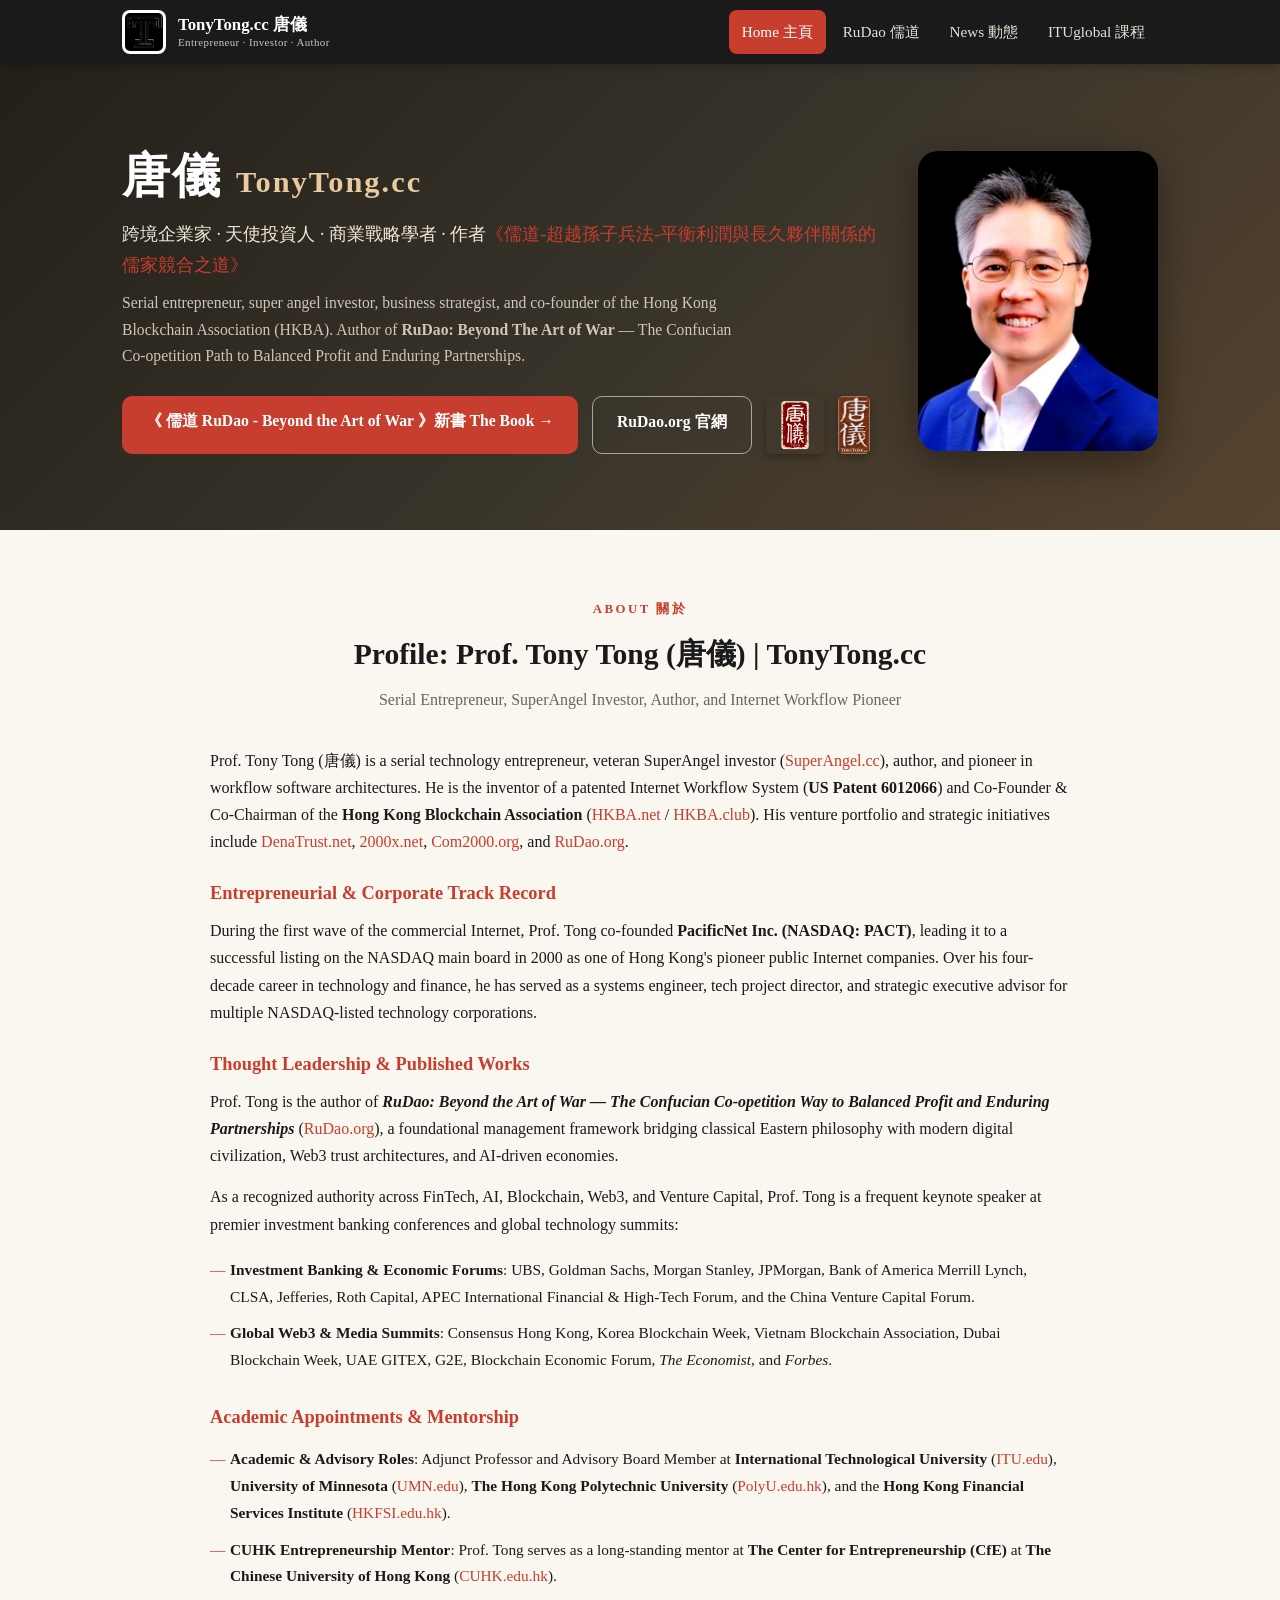
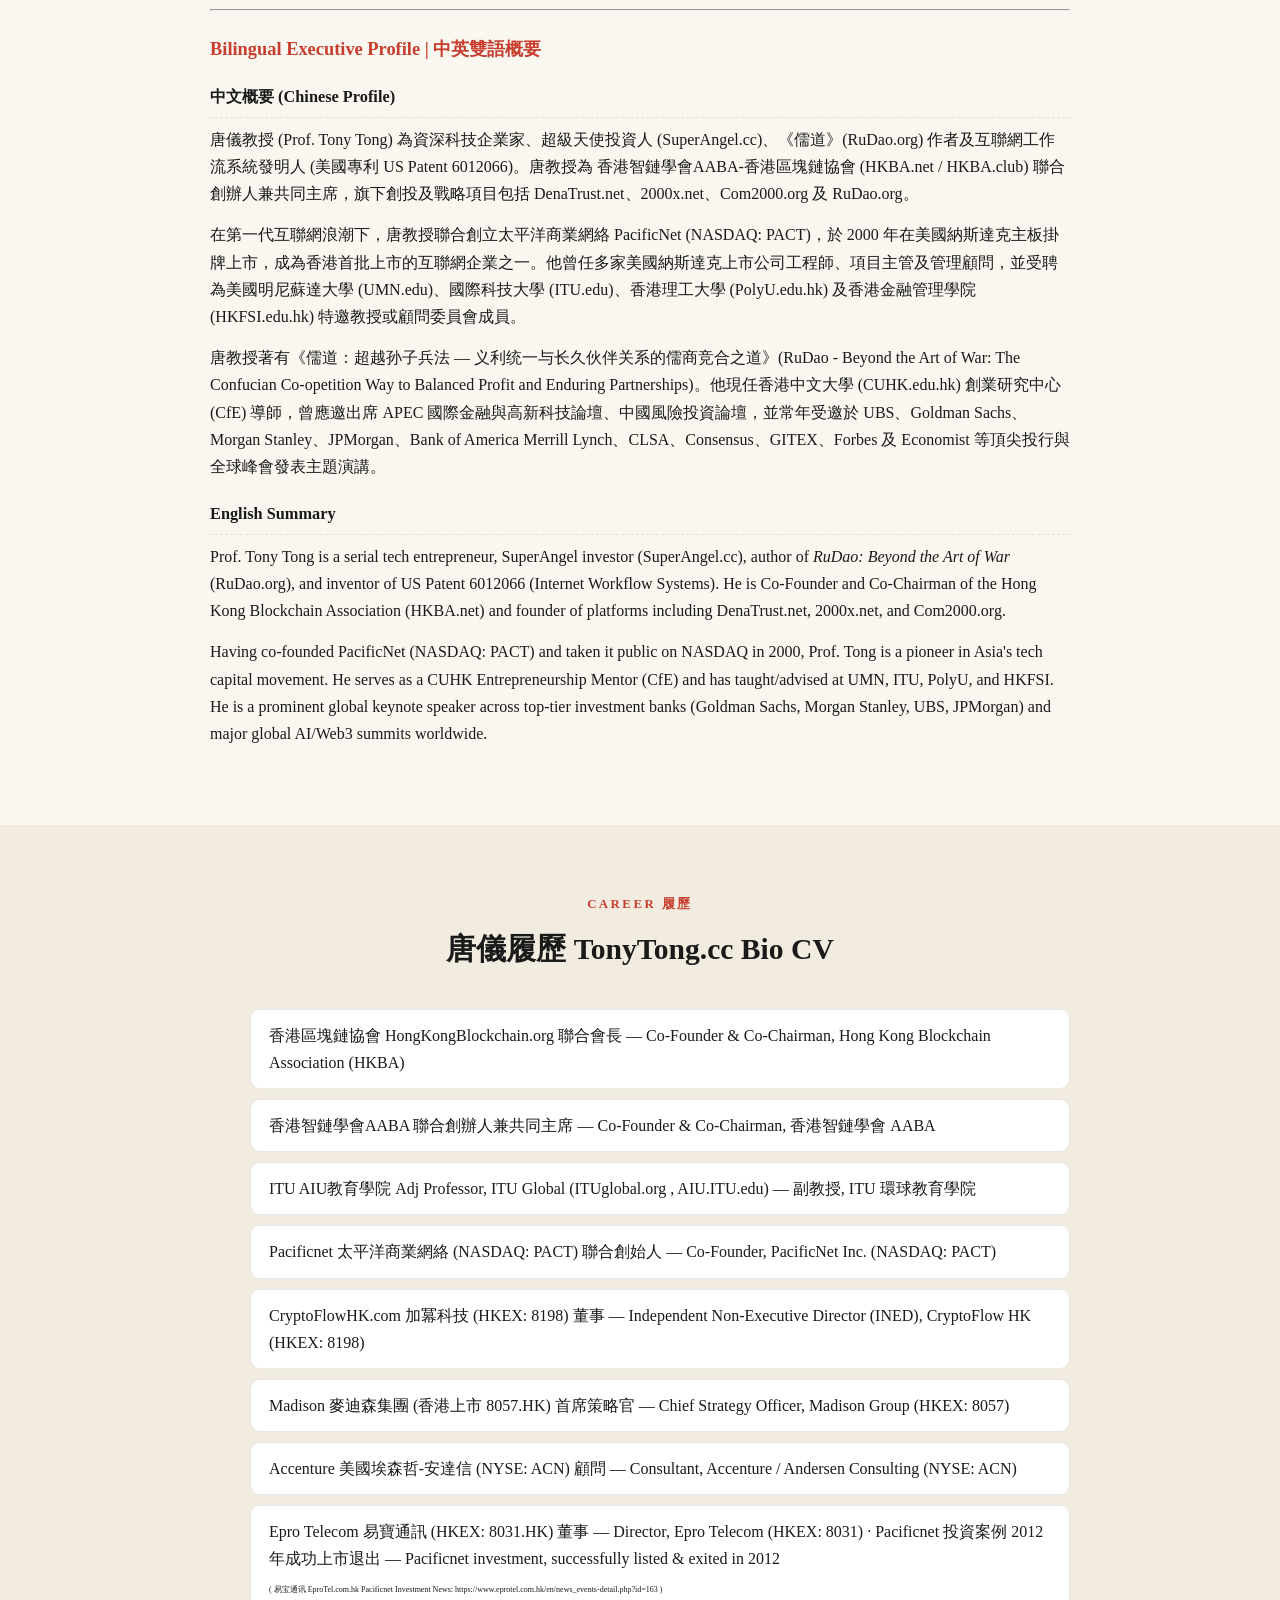
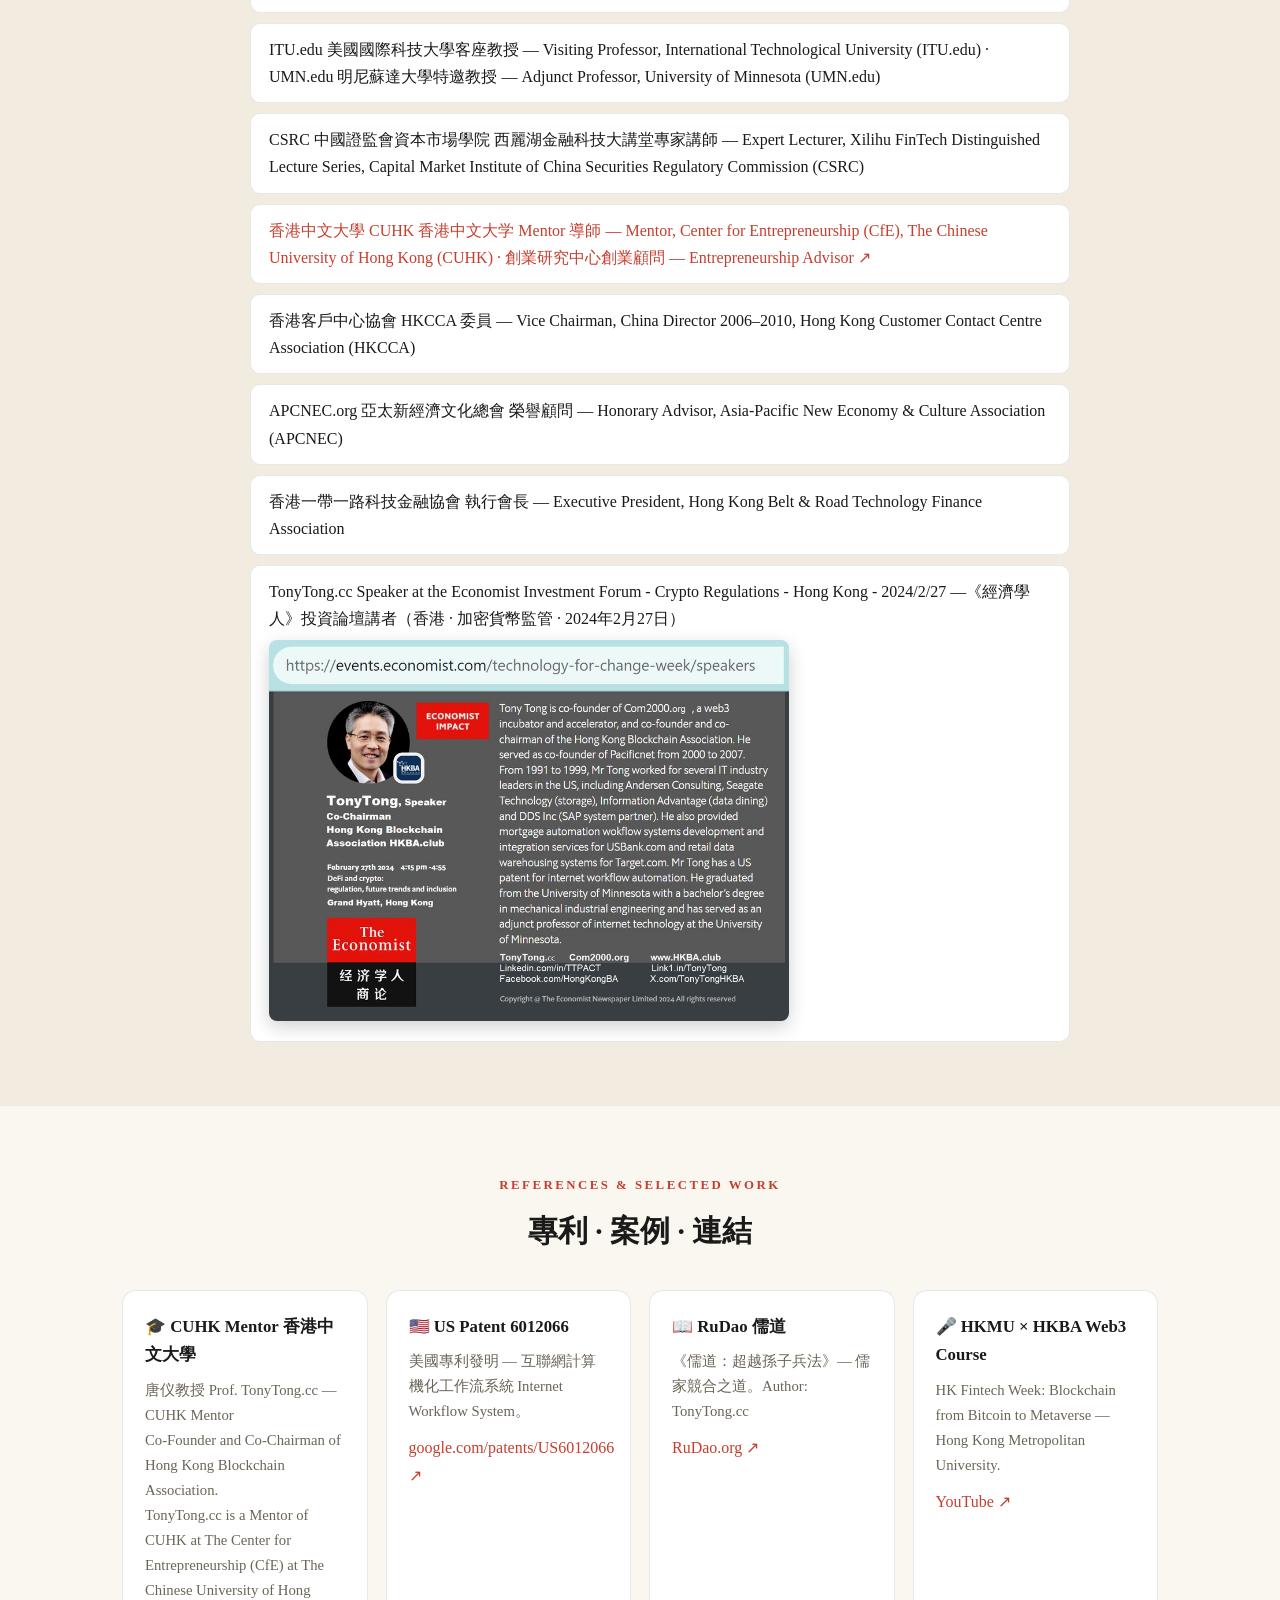
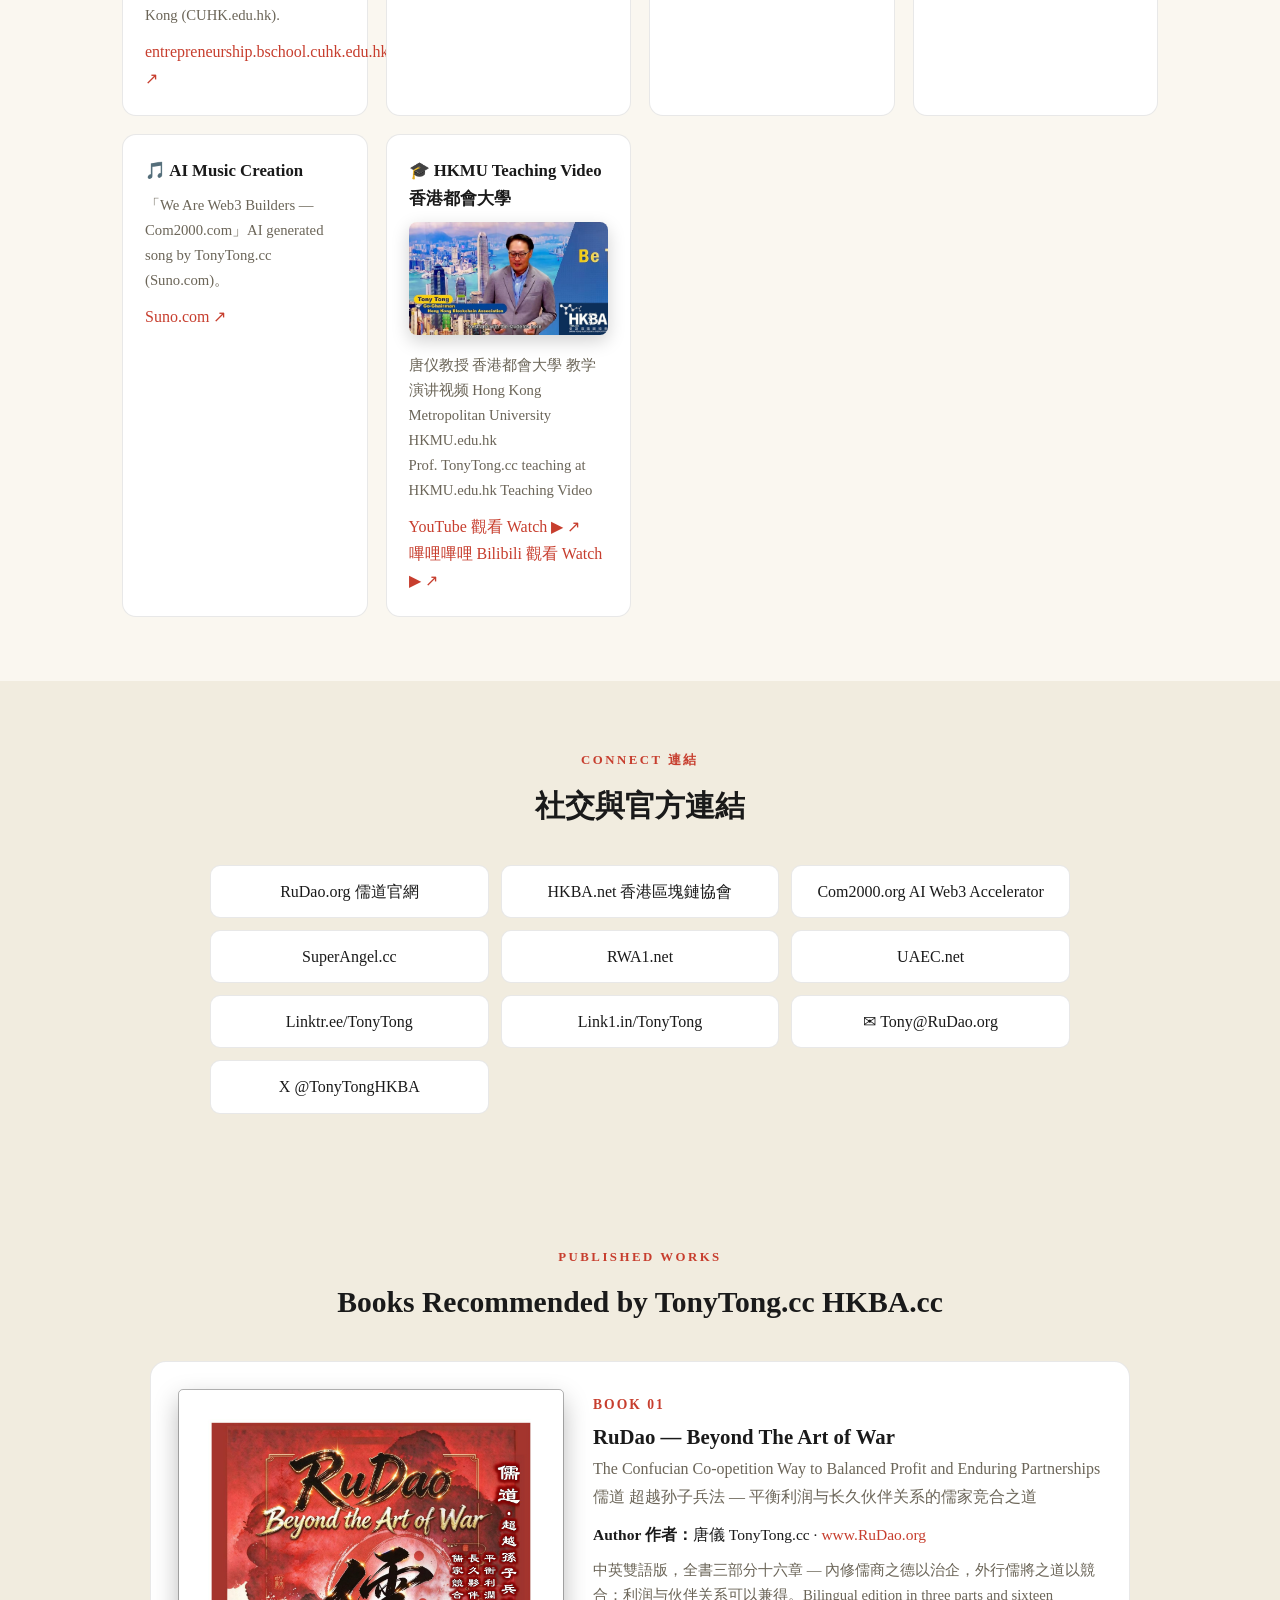
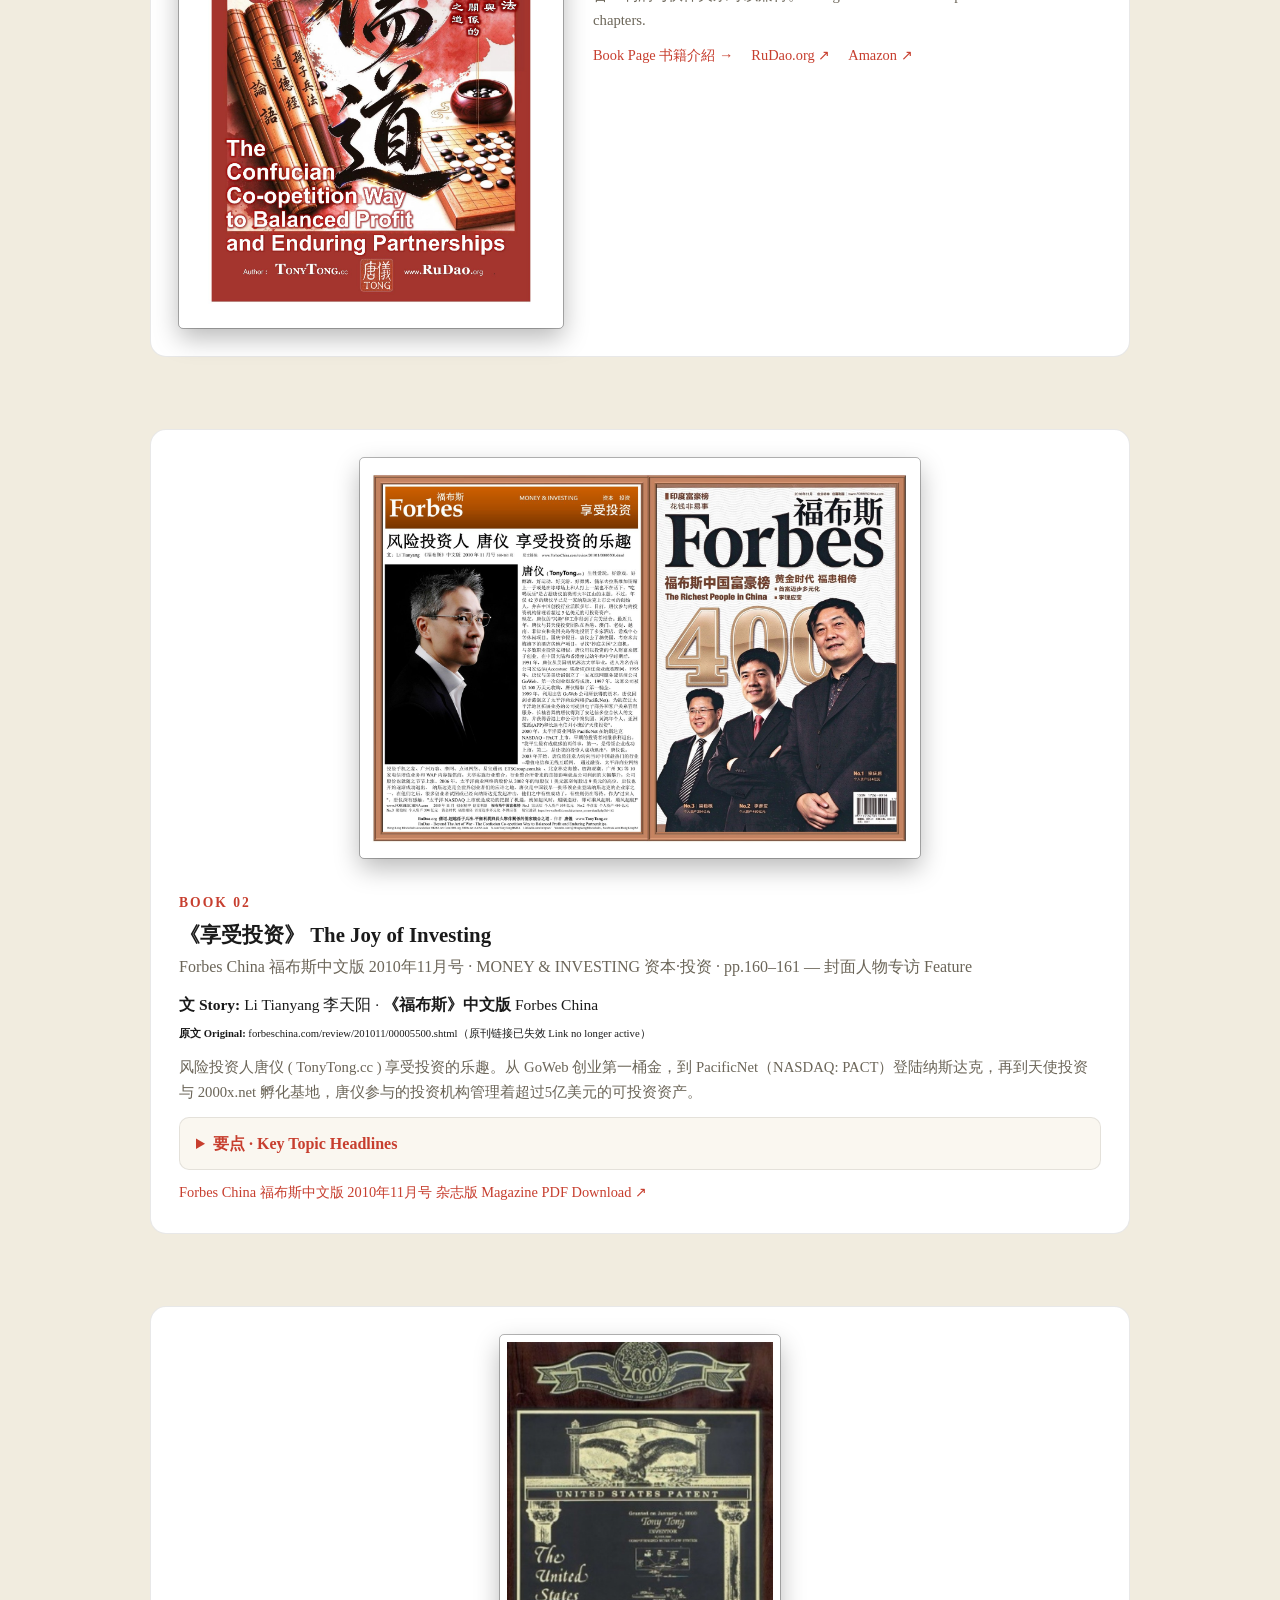
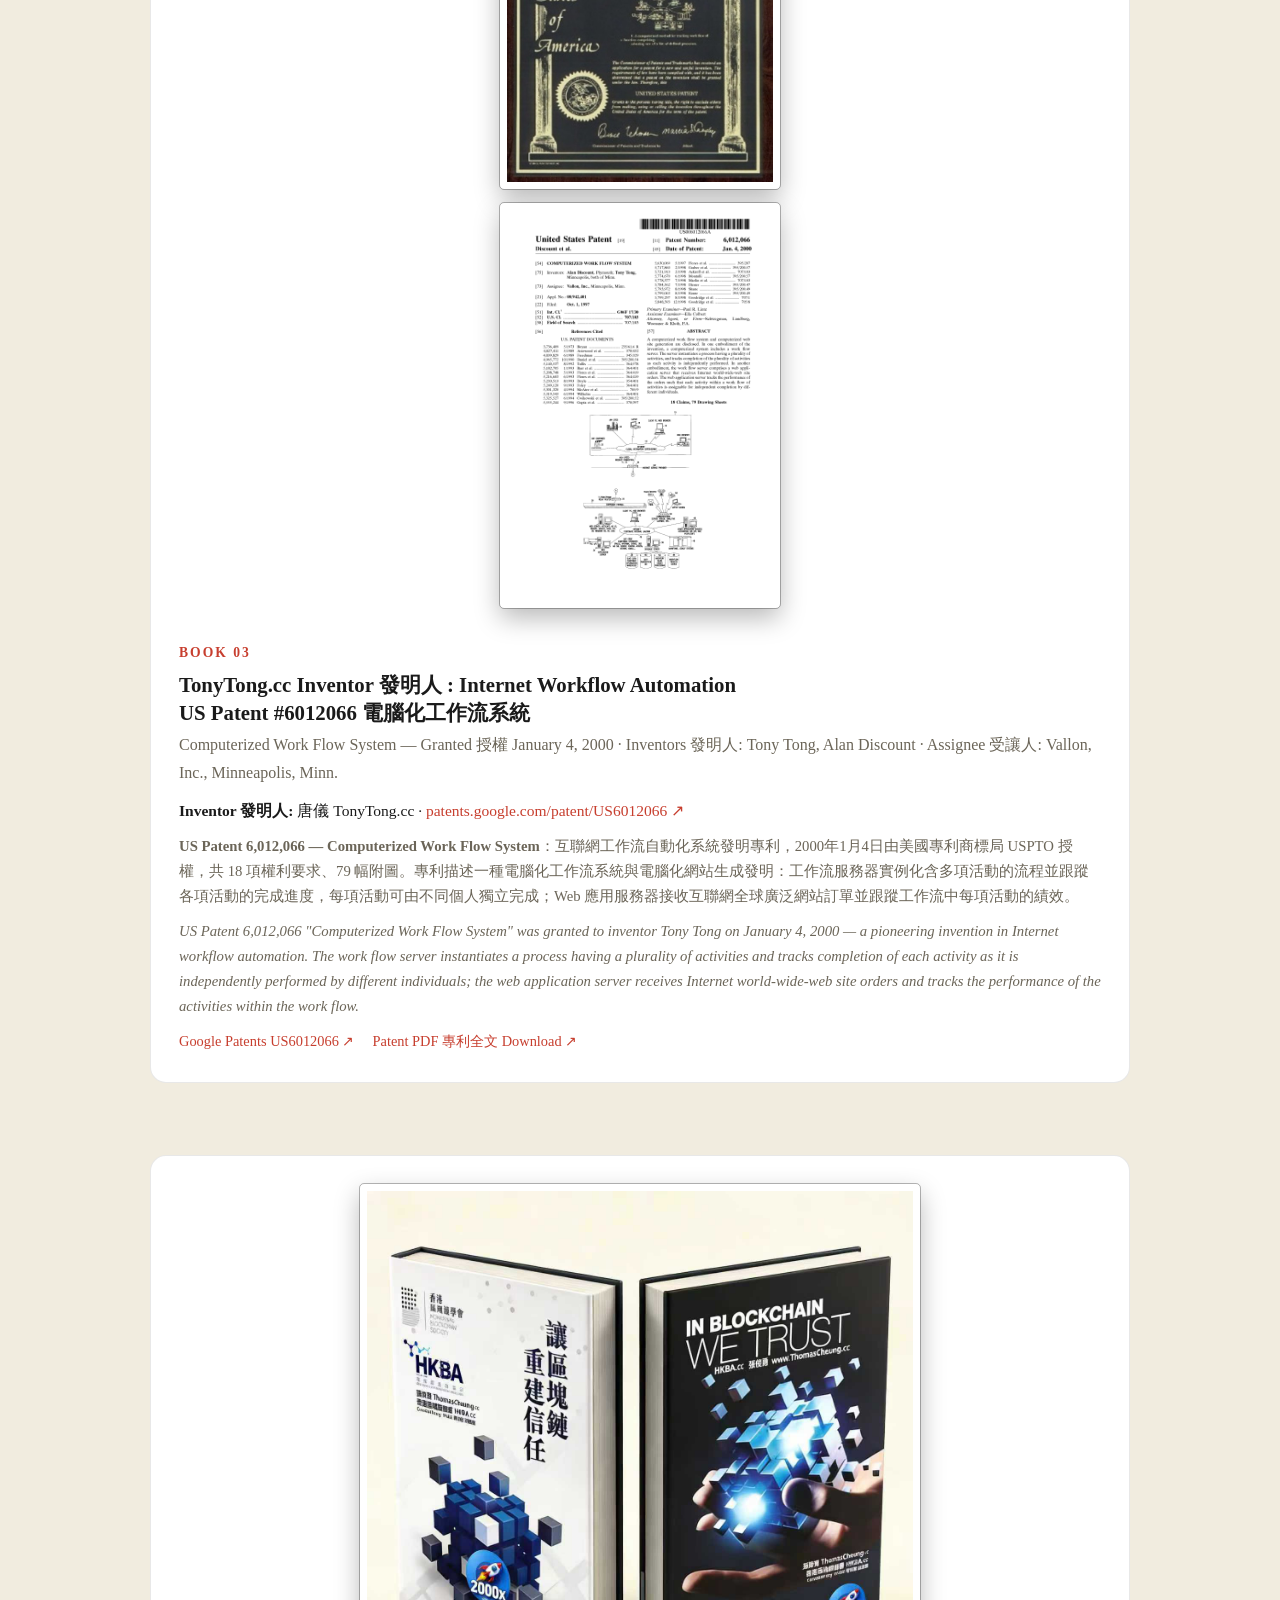
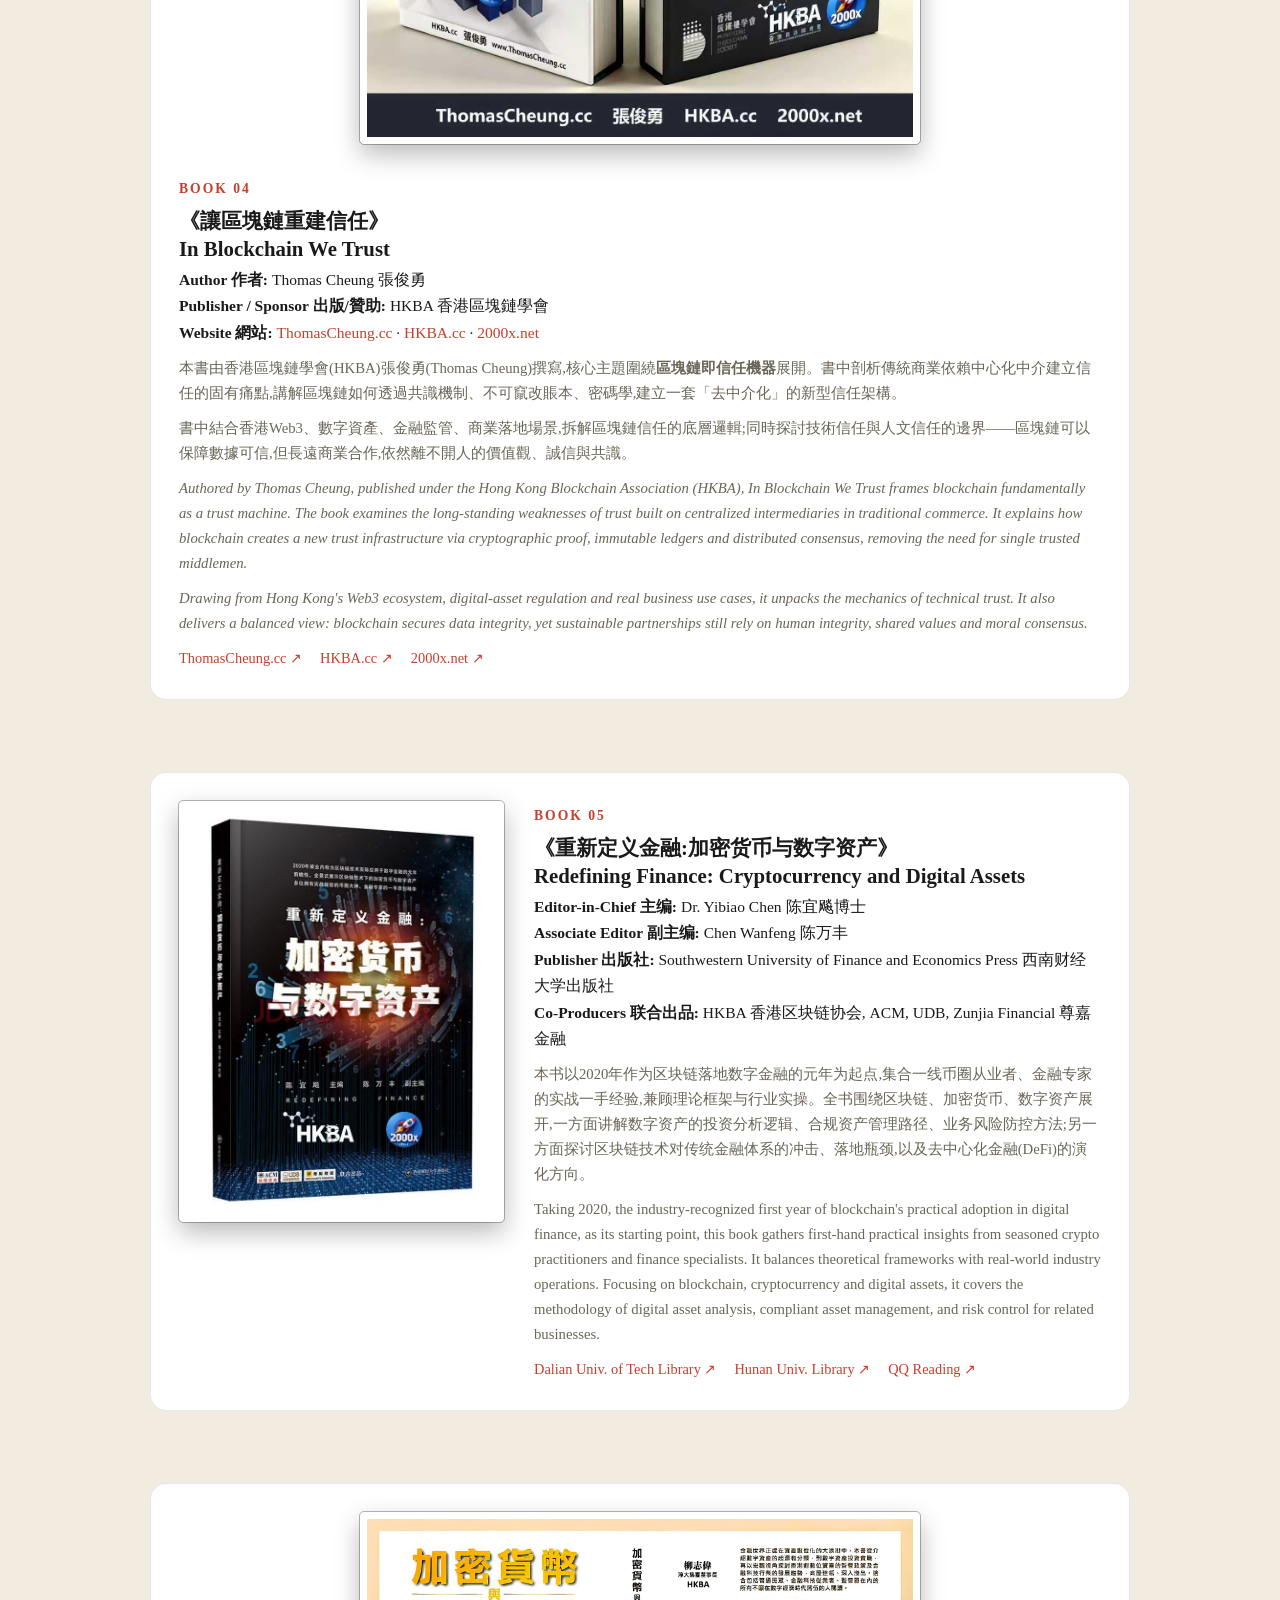
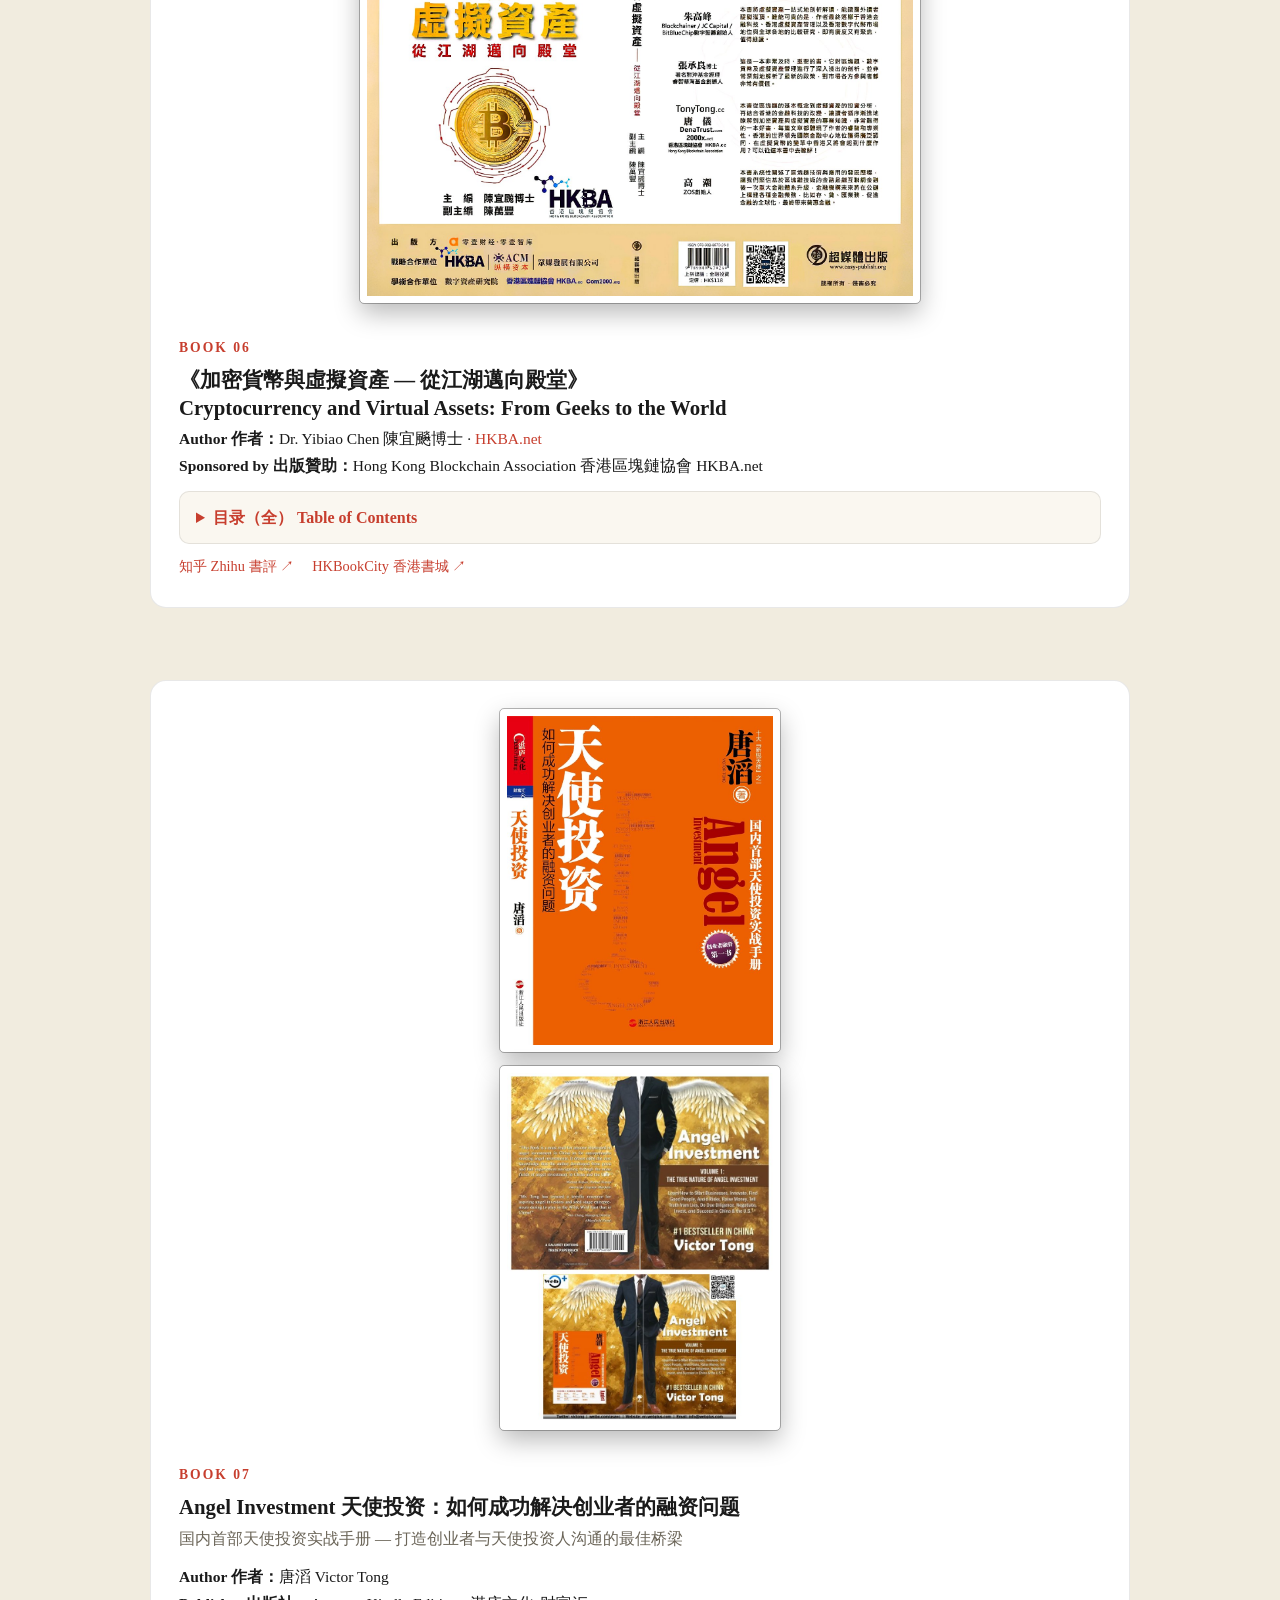
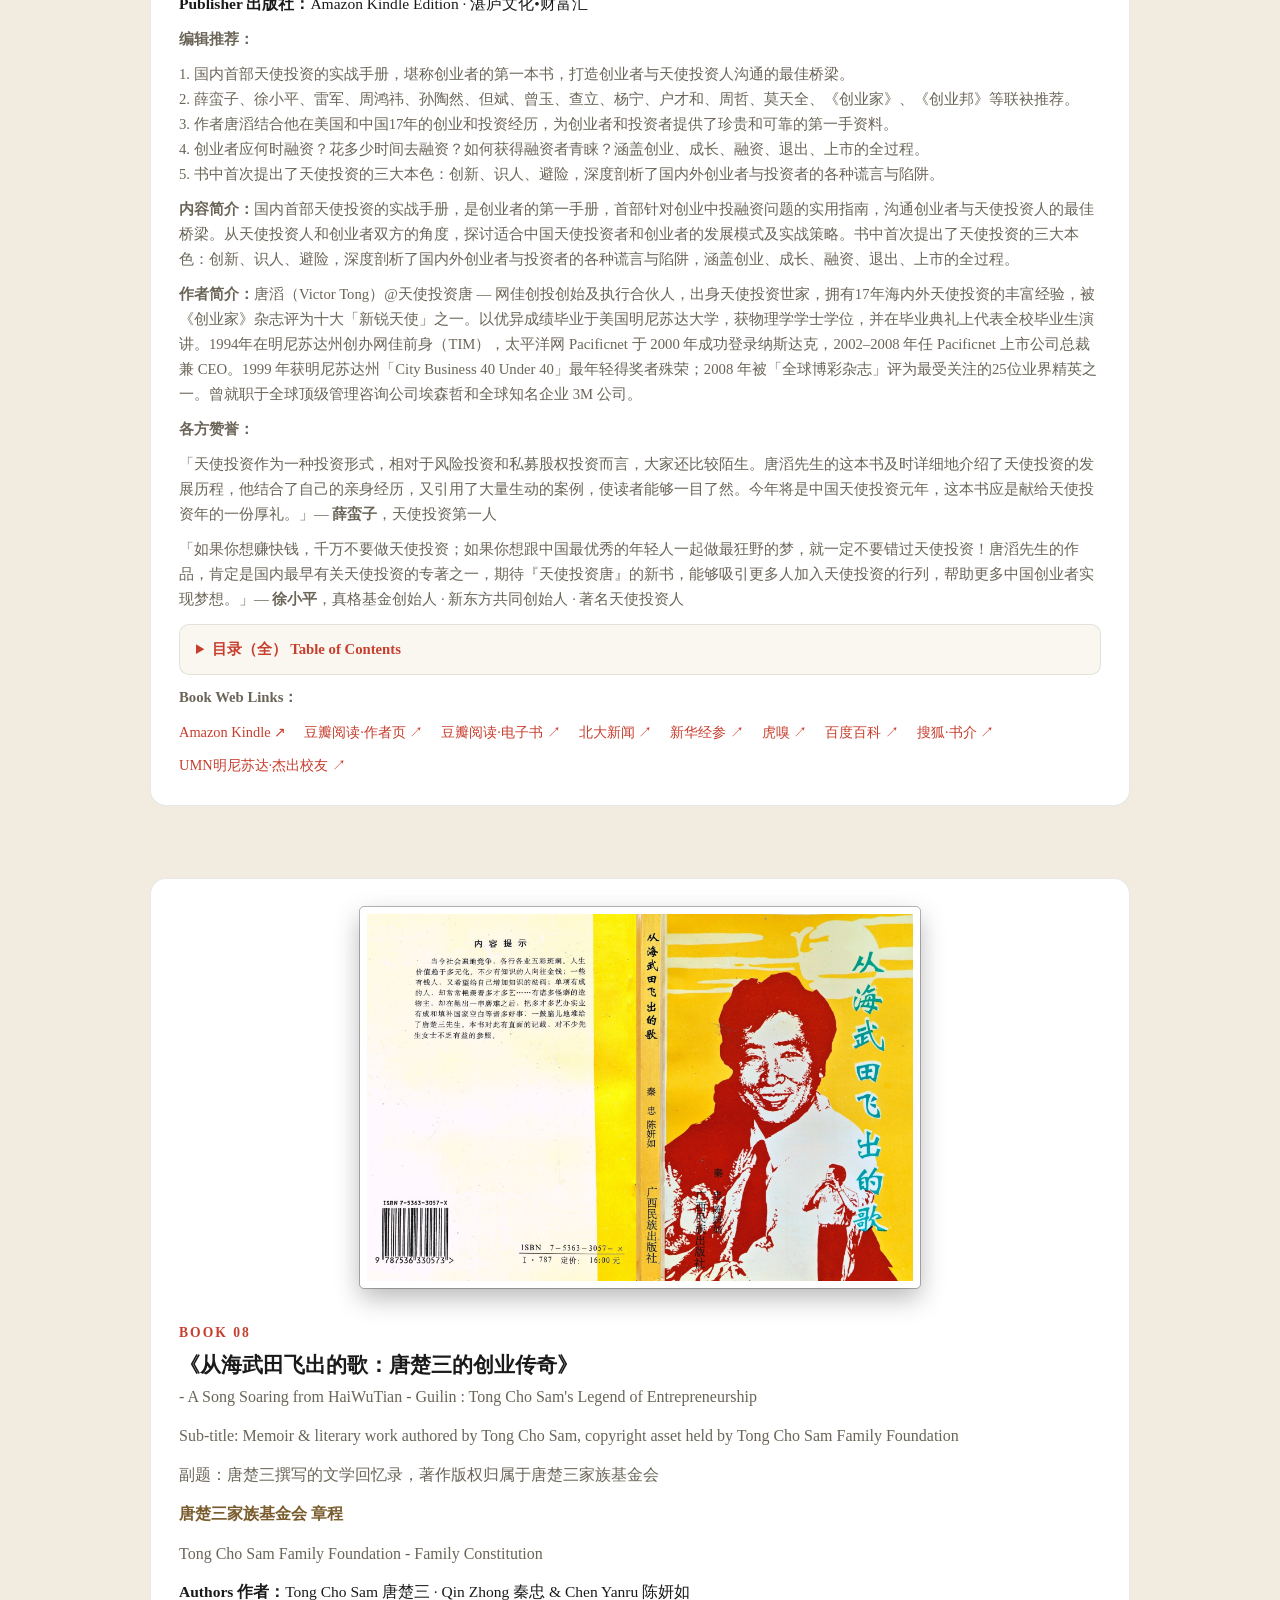
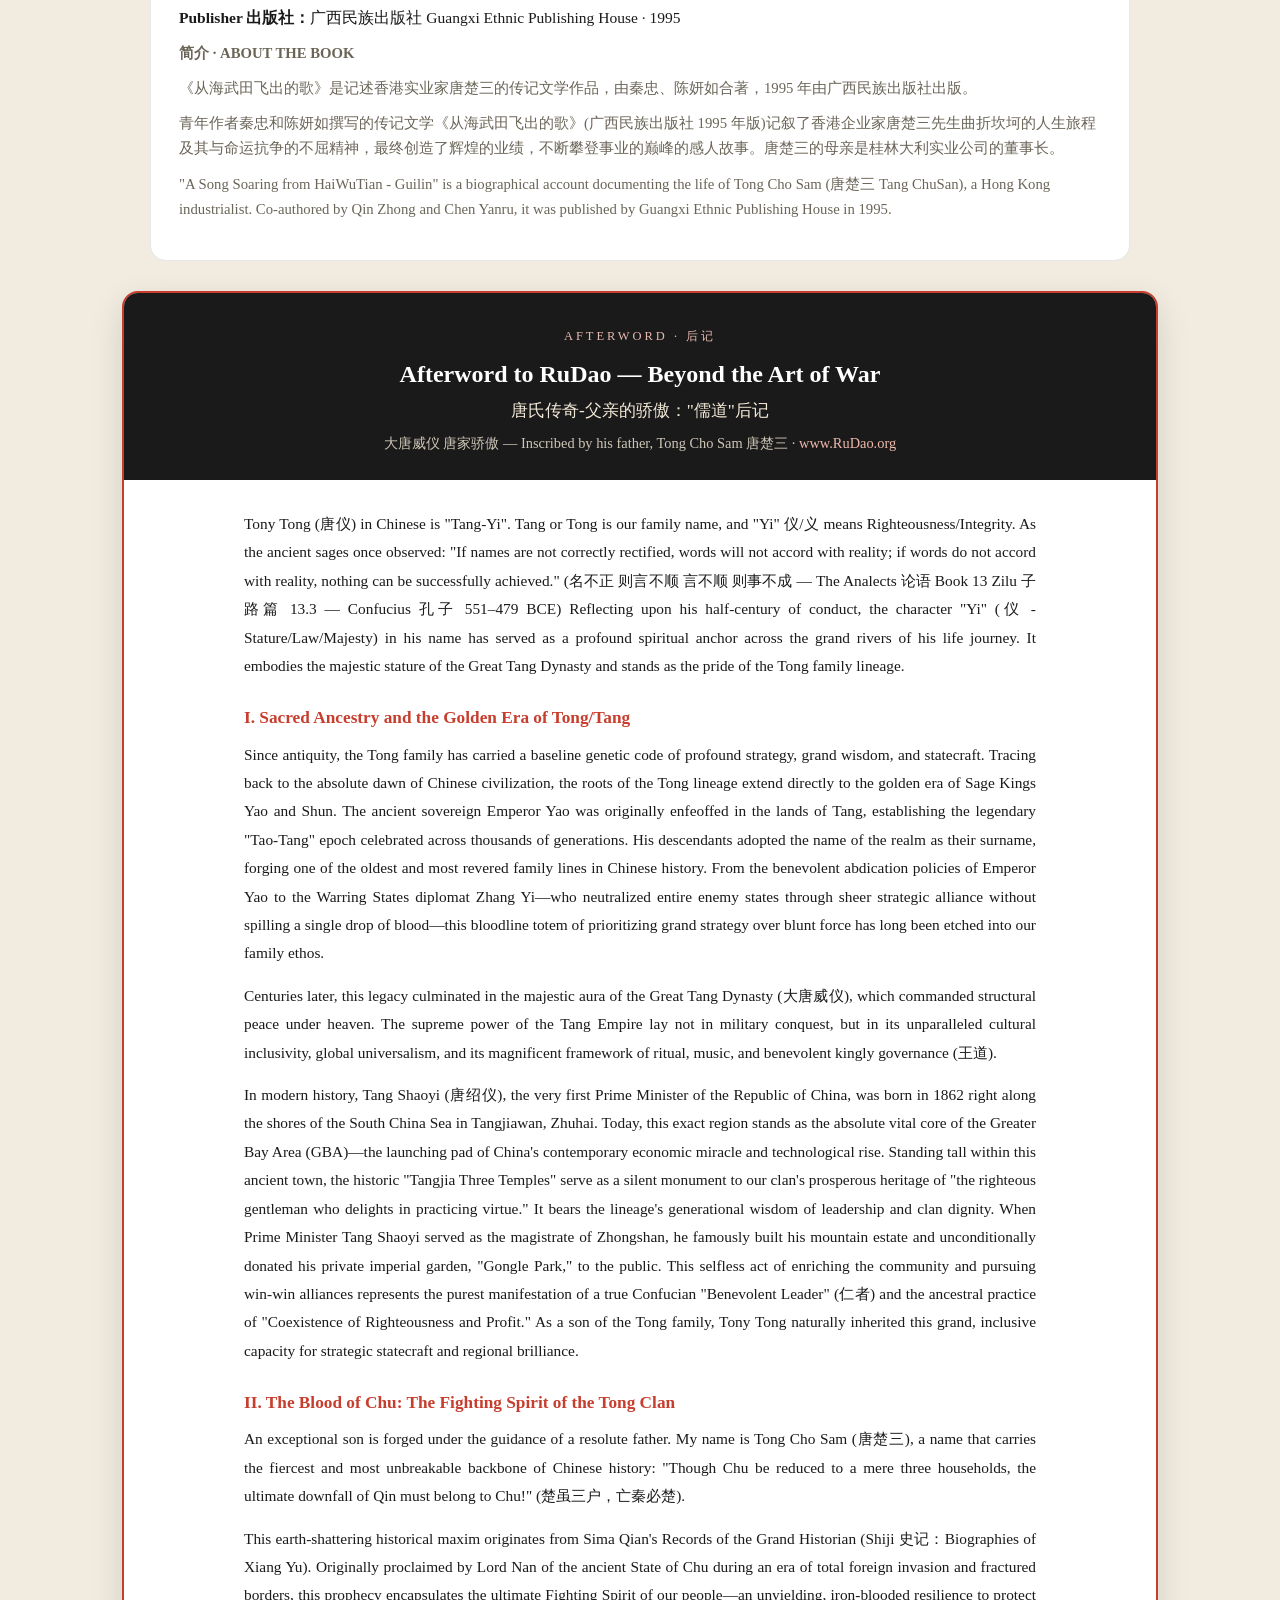
==== commit b4214977: "favicon: TT monogram favicon set (ico 16/32/48 + png32 + apple-touch) from new logo; replace tt-logo" ====
--- a/index.html
+++ b/index.html
@@ -14,7 +14,9 @@
 <meta property="og:locale" content="zh_HK" />
 <meta property="og:locale:alternate" content="en_US" />
 <link rel="canonical" href="https://tonytong.cc/" />
-<link rel="icon" type="image/jpeg" href="assets/img/tt-logo.jpg" />
+<link rel="icon" type="image/x-icon" href="/assets/img/favicon.ico" />
+<link rel="icon" type="image/png" sizes="32x32" href="/assets/img/favicon-32.png" />
+<link rel="apple-touch-icon" href="/assets/img/apple-touch-icon.png" />
 <link rel="stylesheet" href="assets/css/style.css?v=20261102a" />
 <script type="application/ld+json">
 {
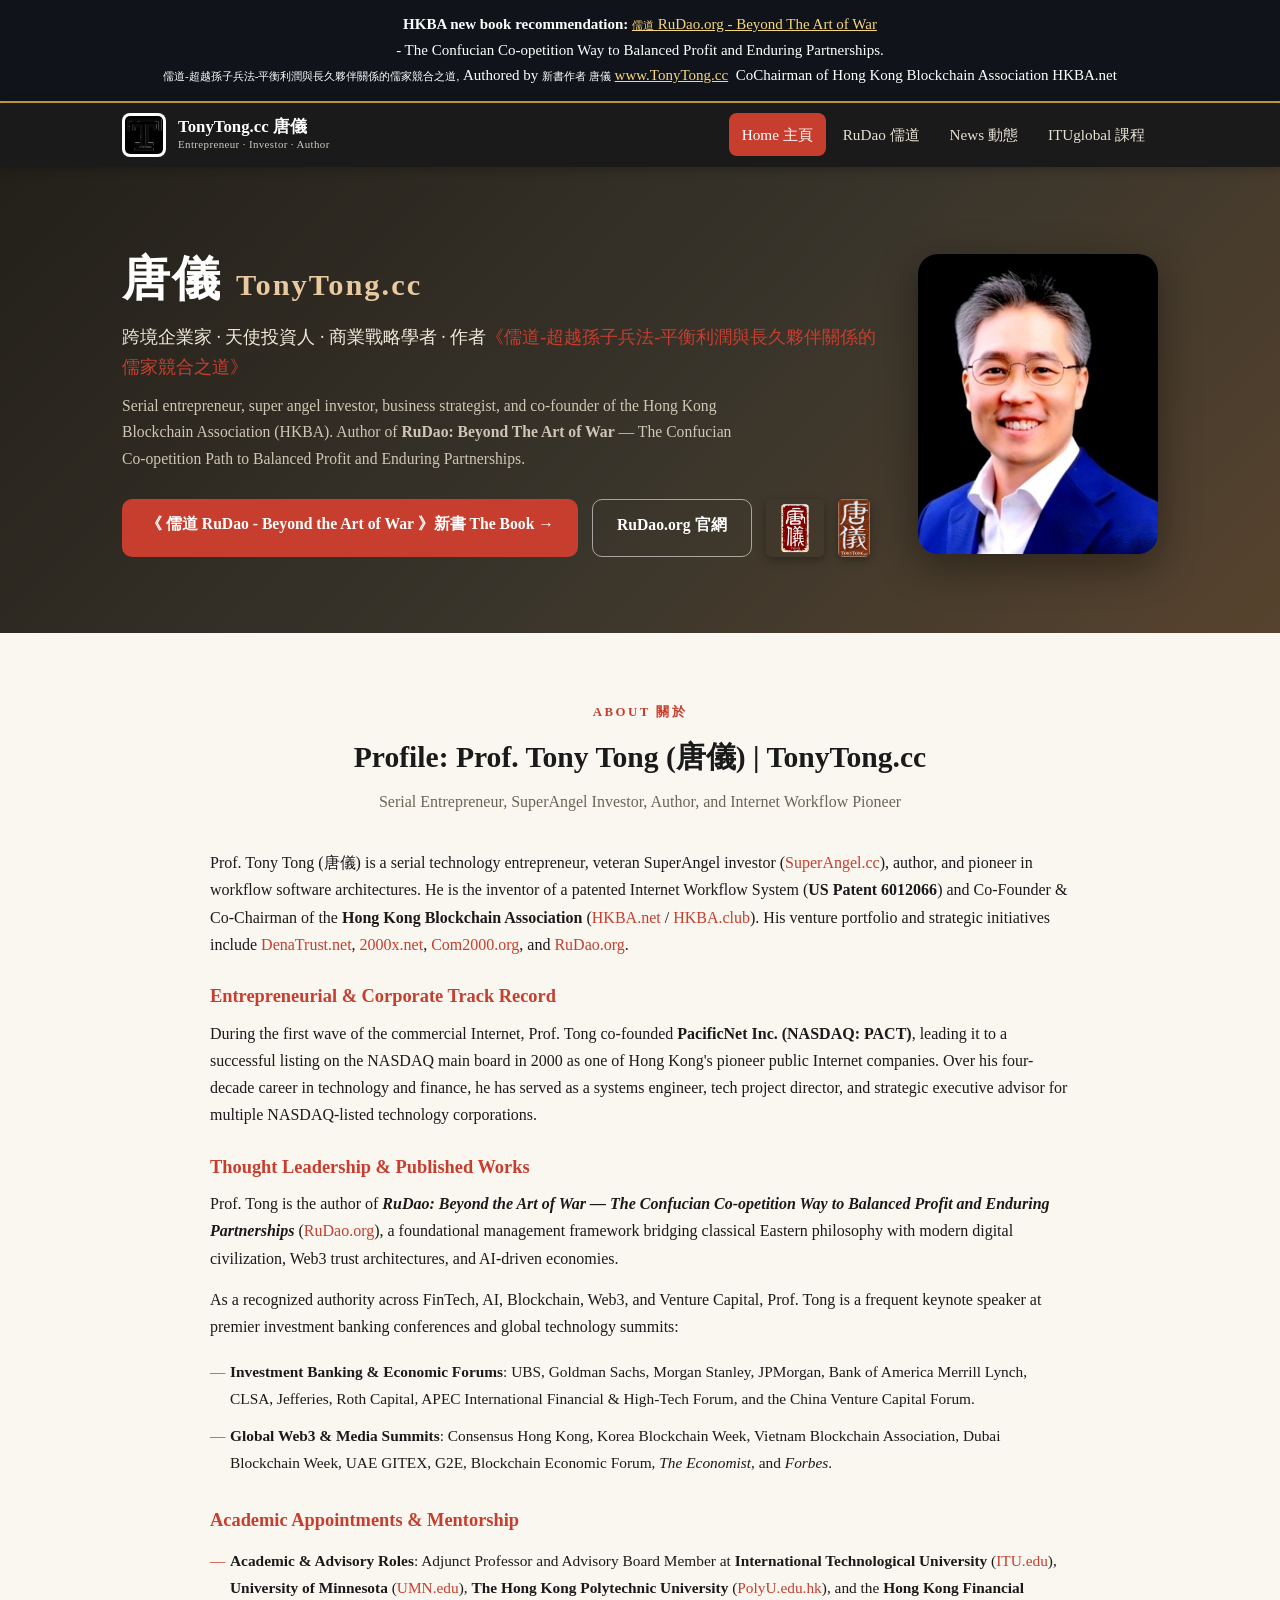
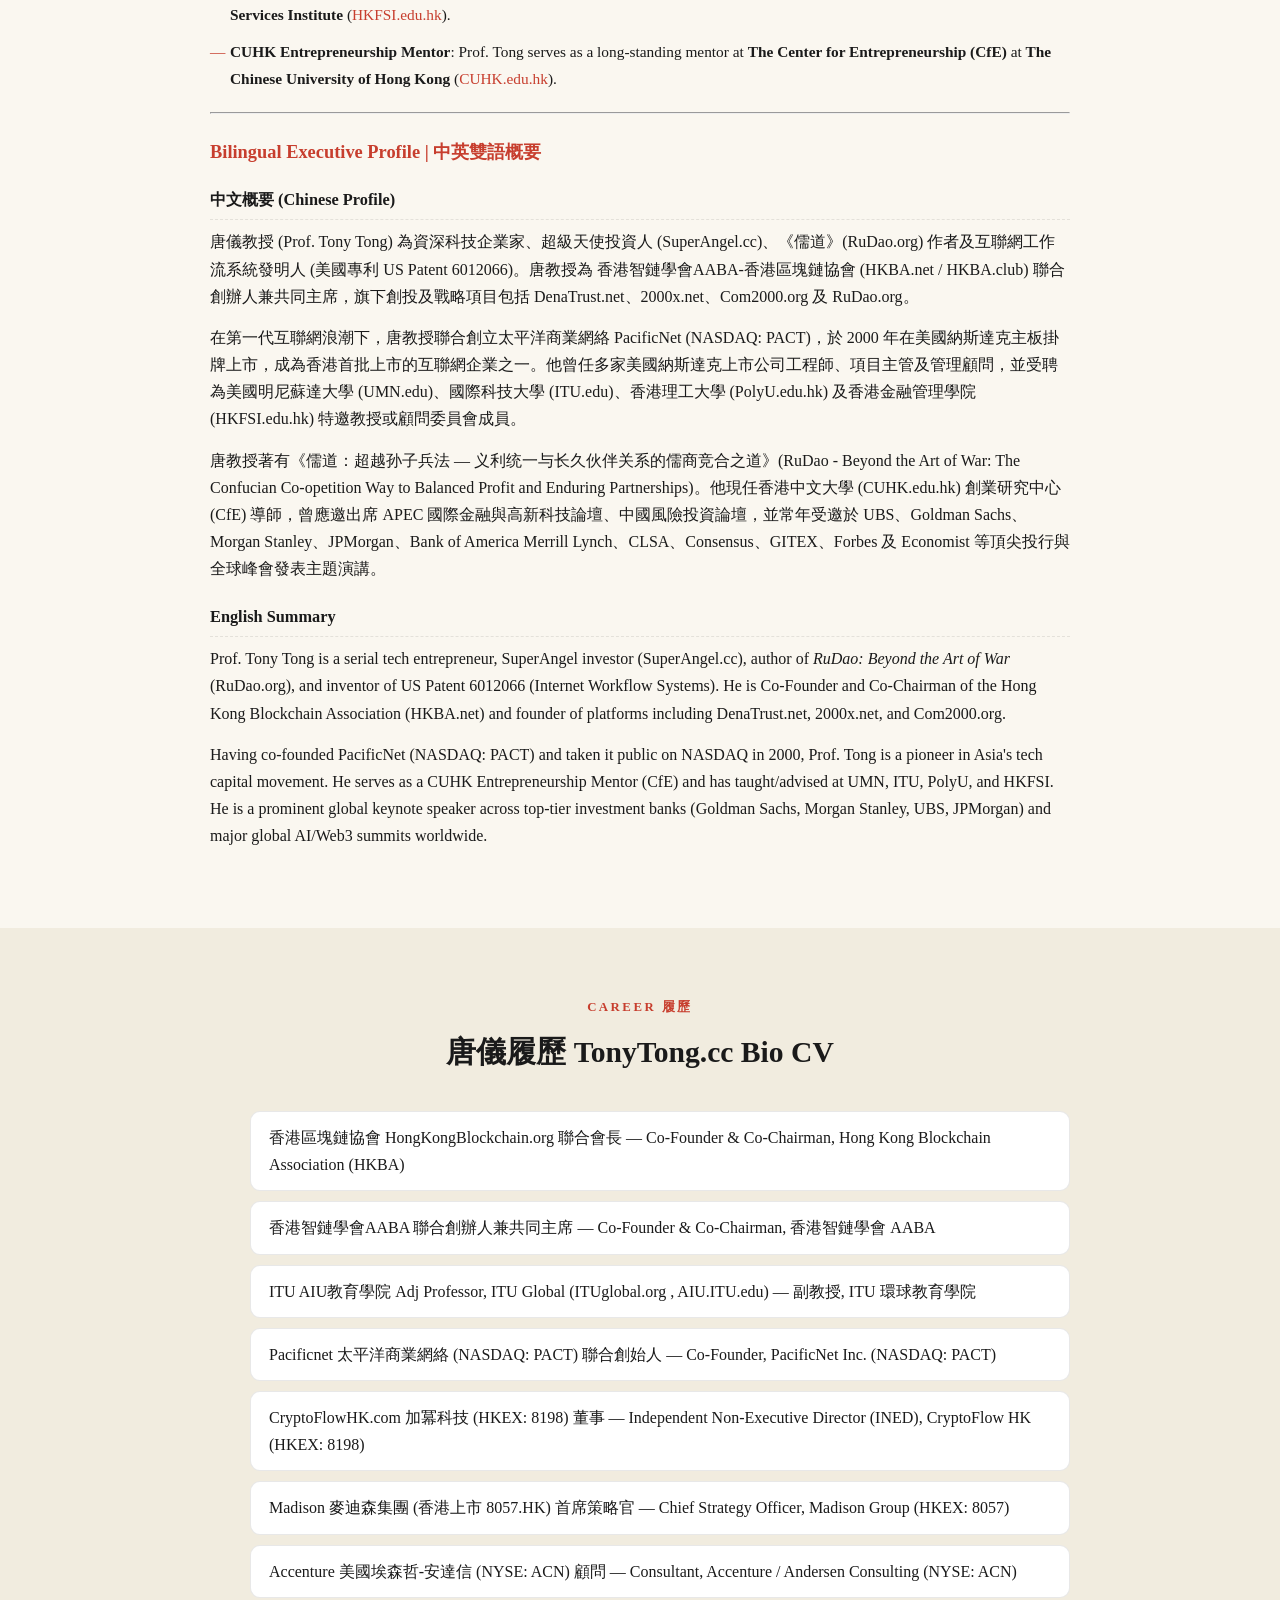
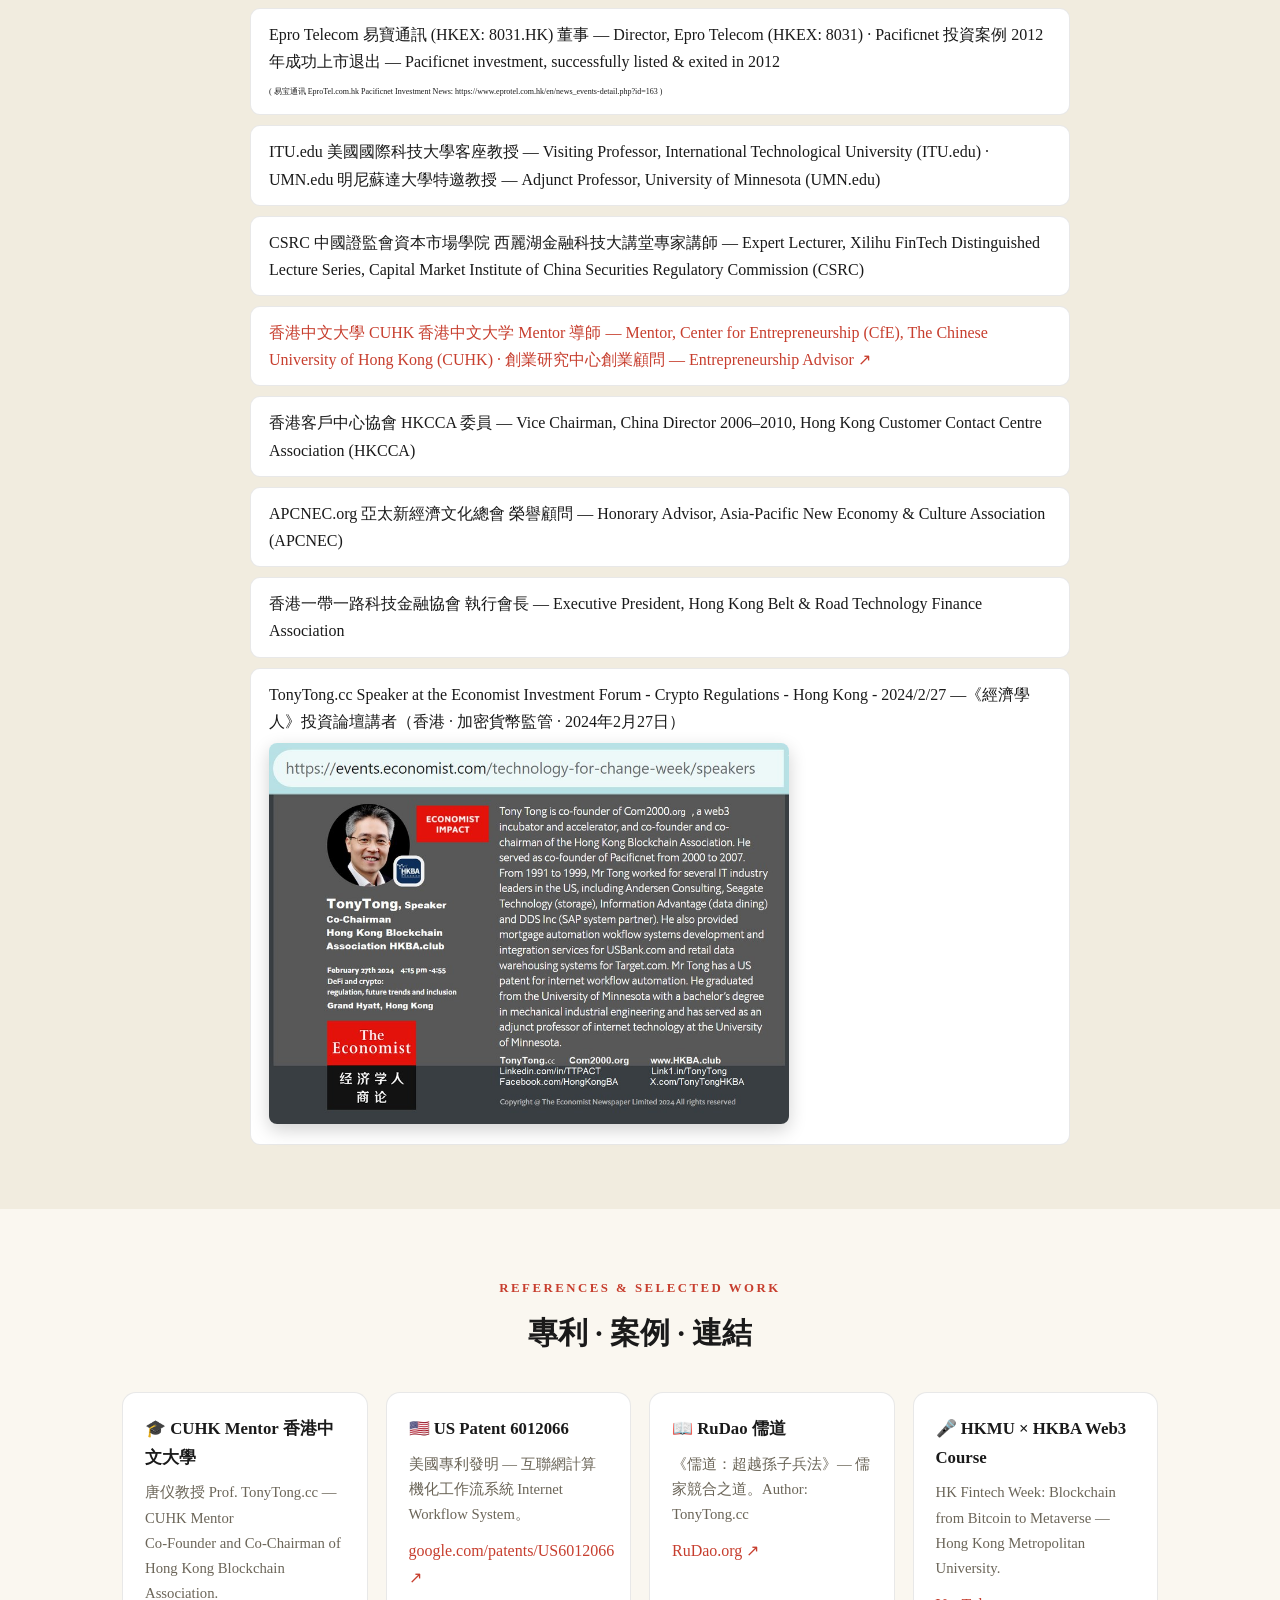
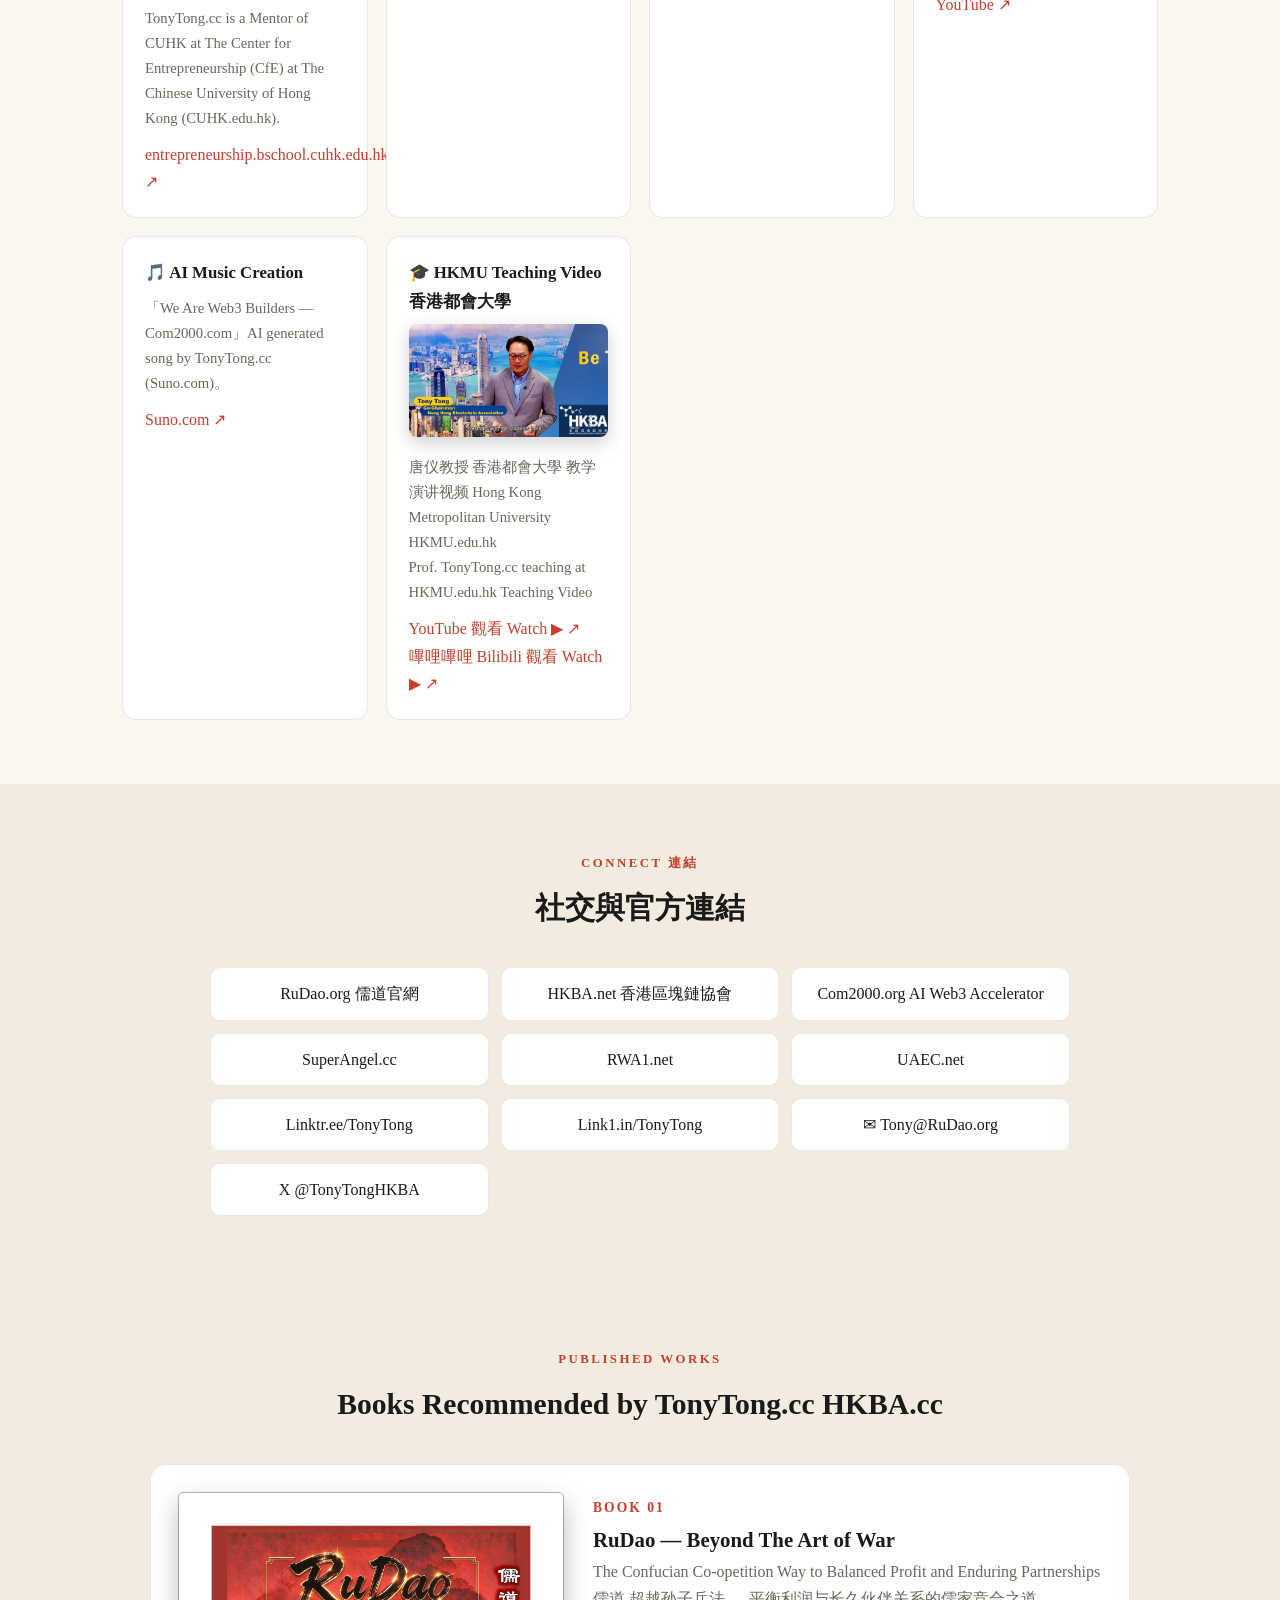
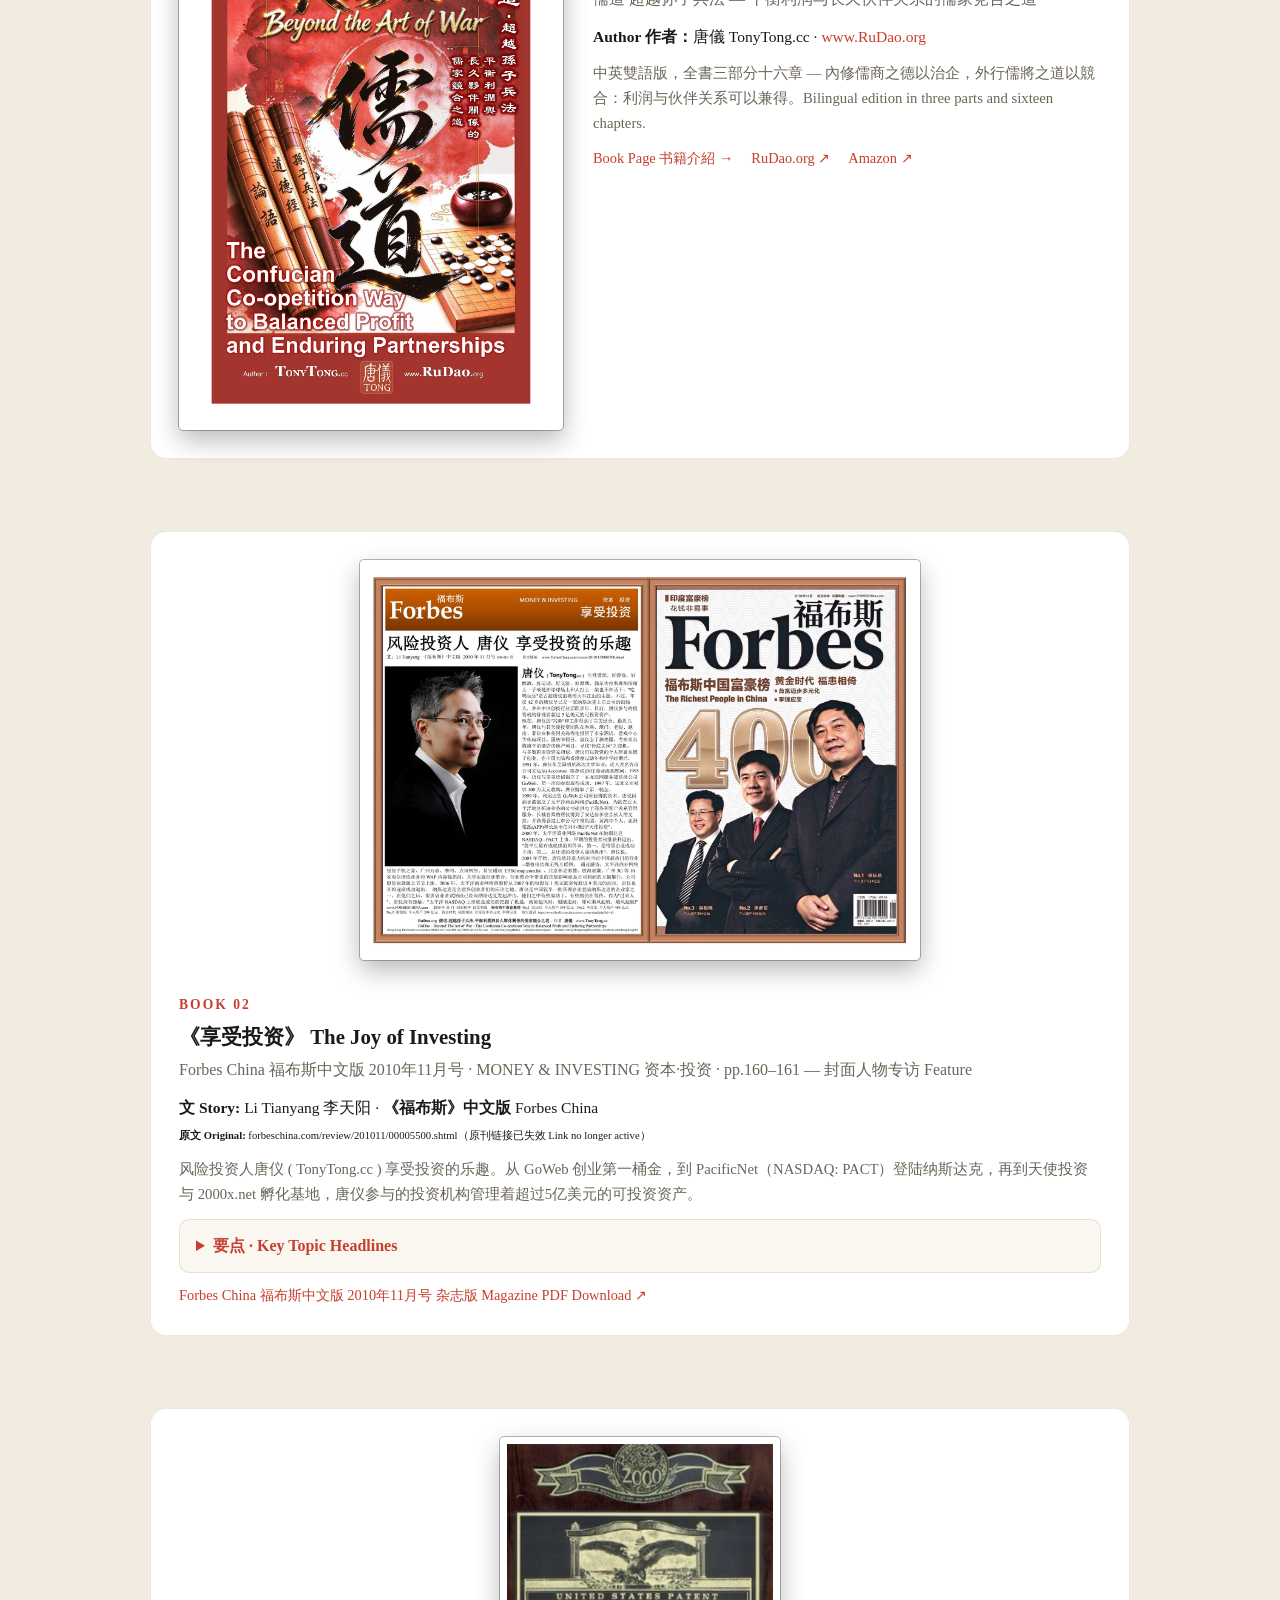
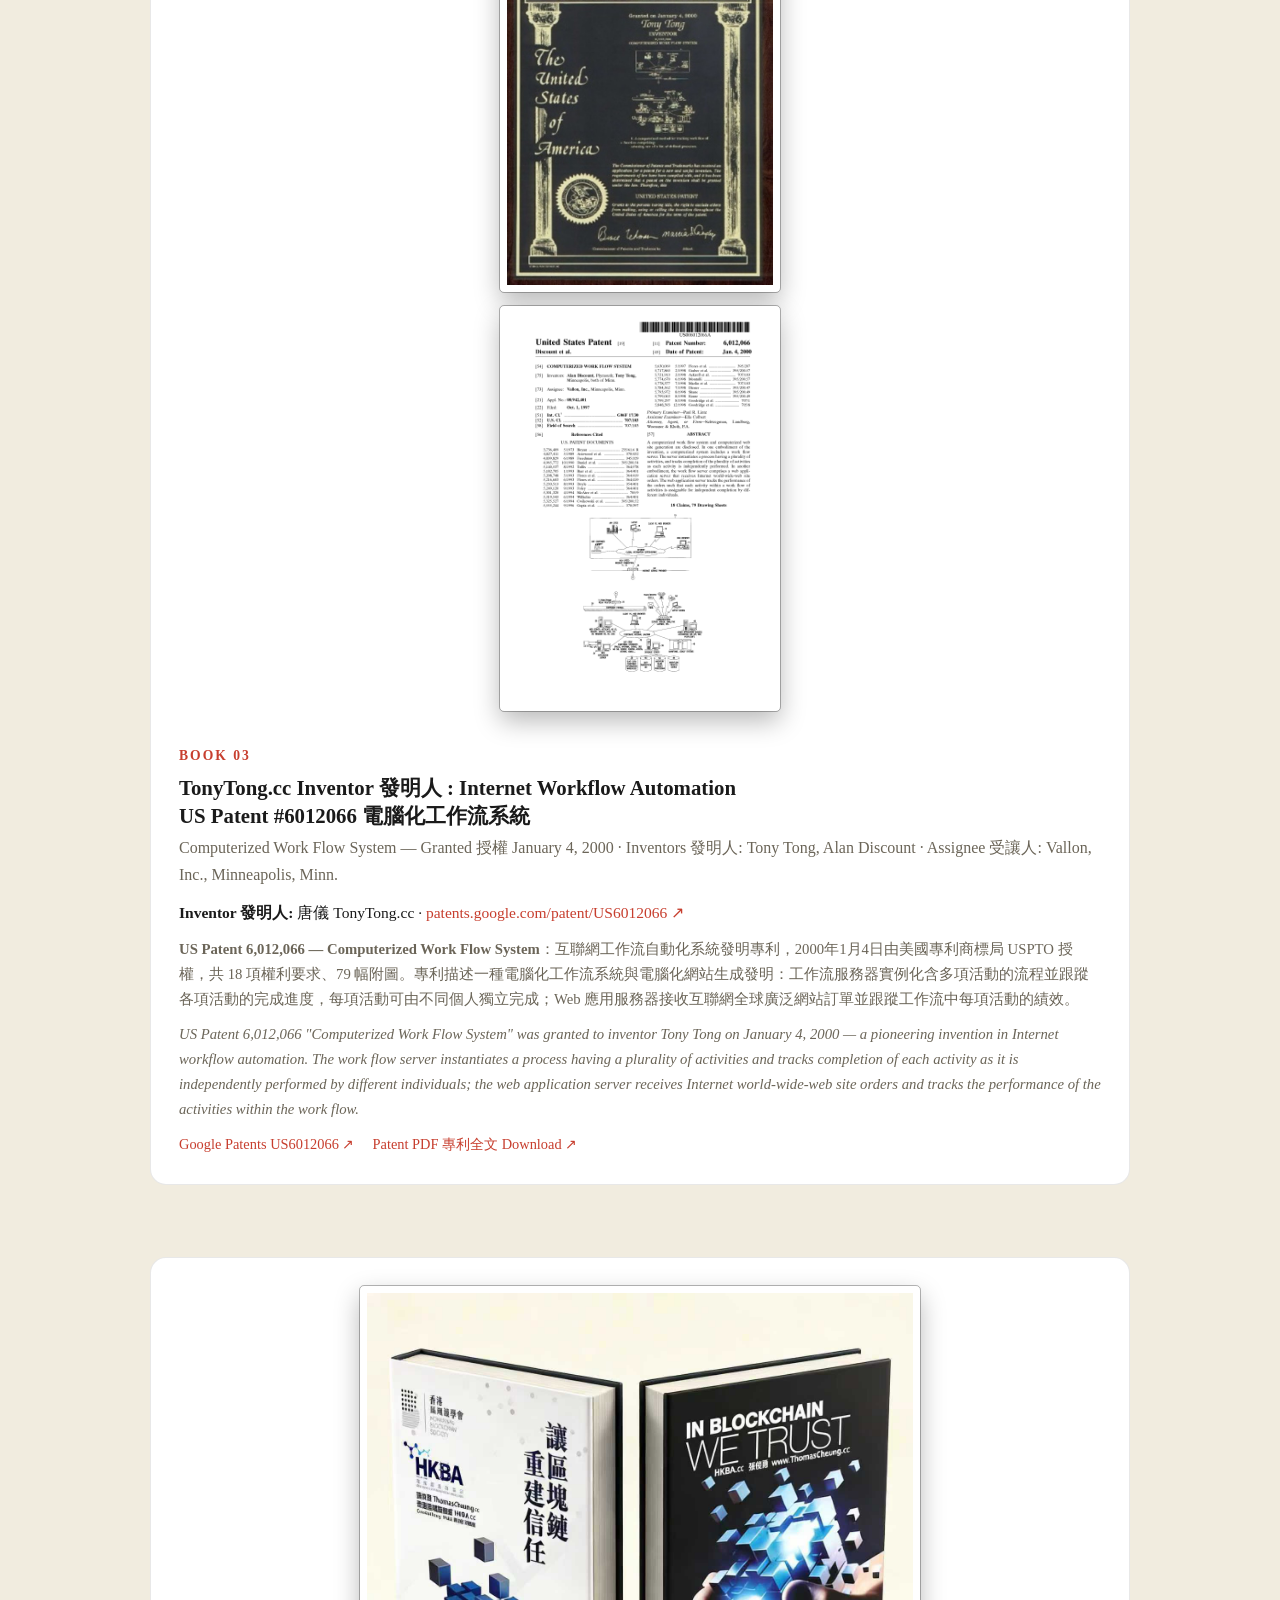
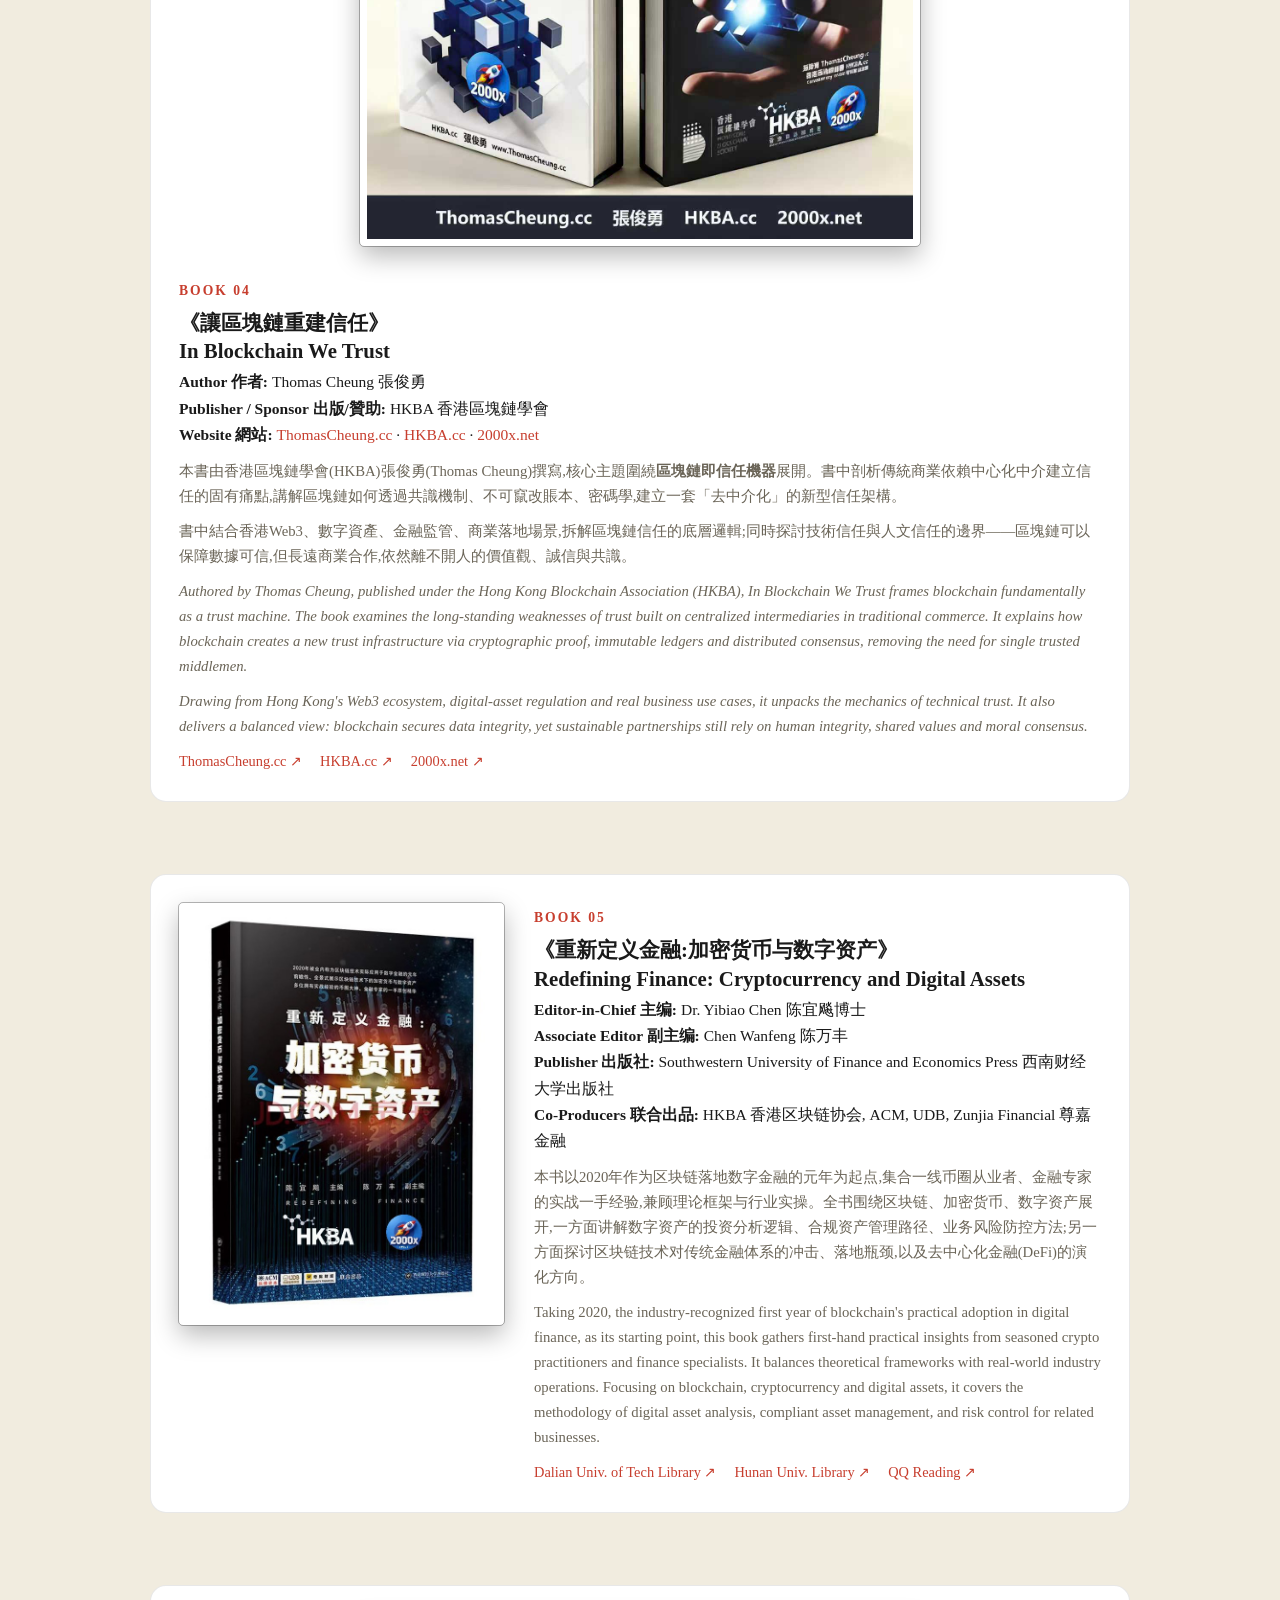
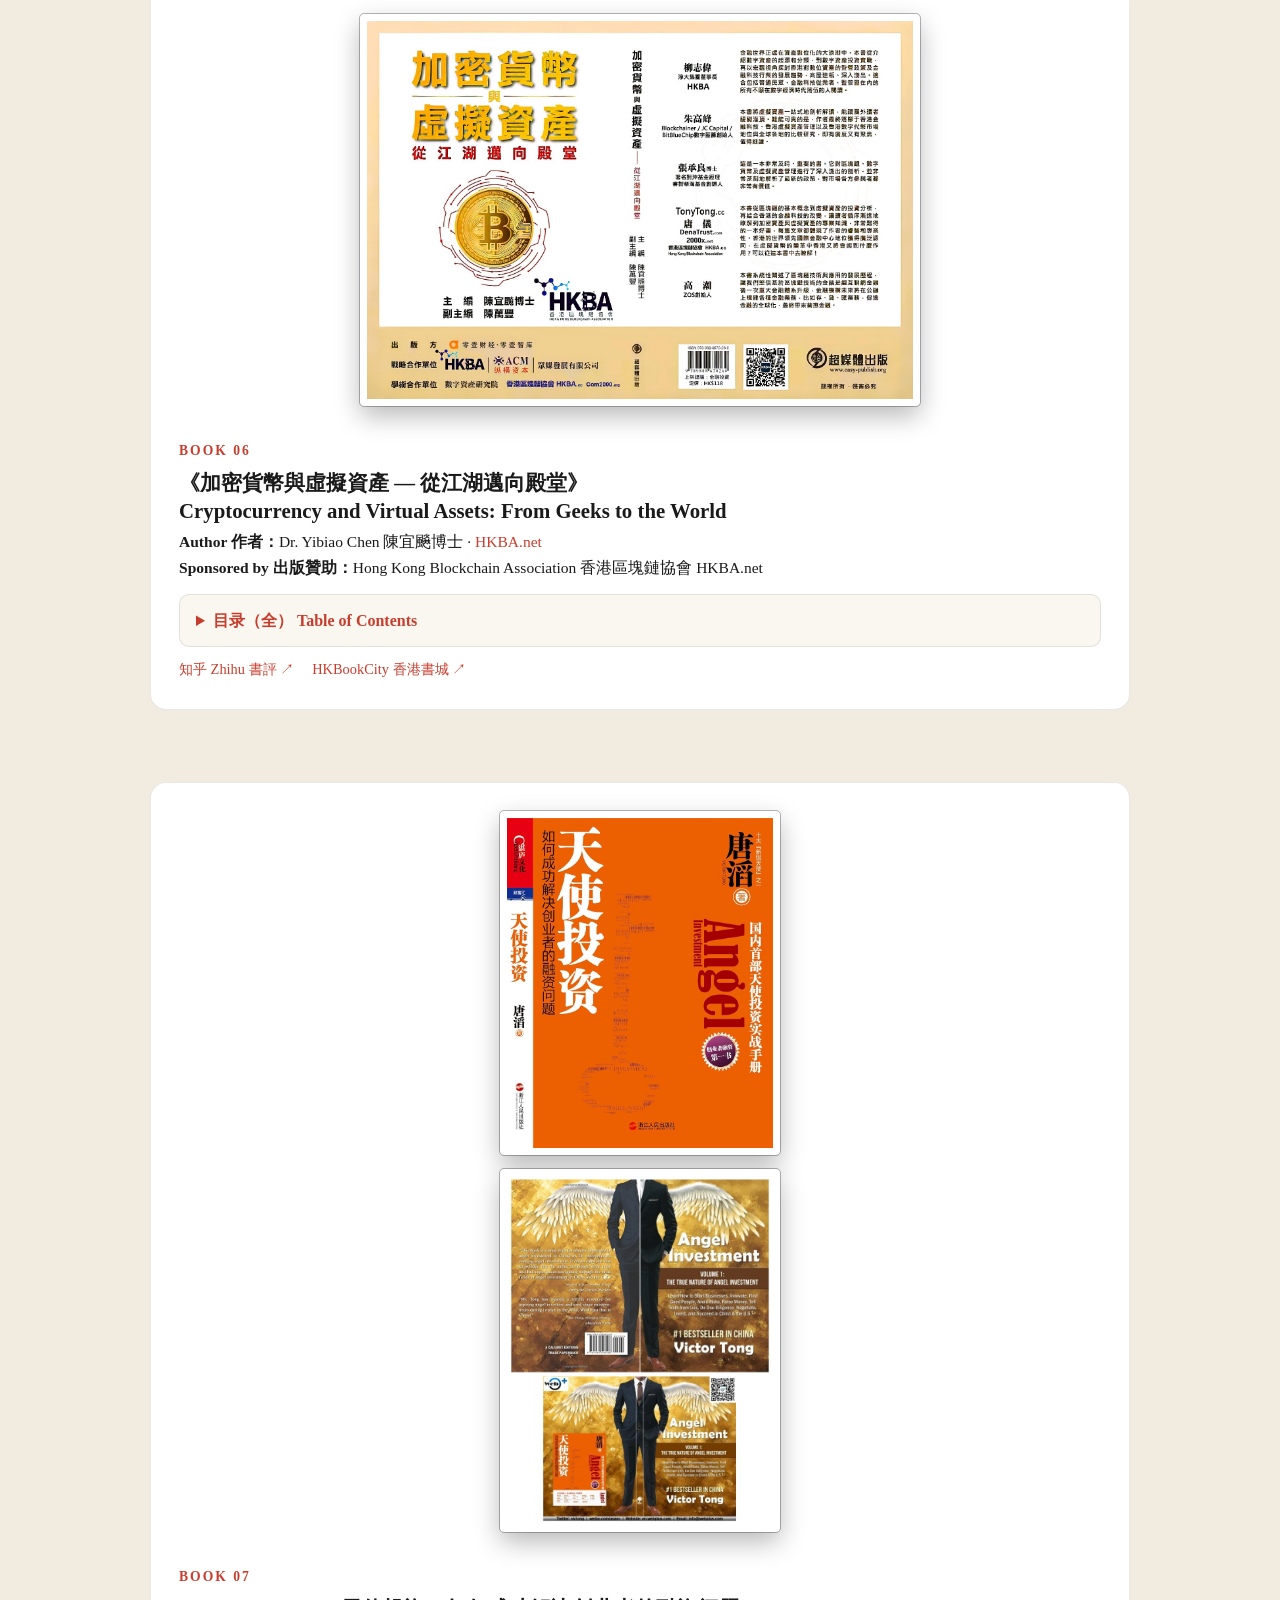
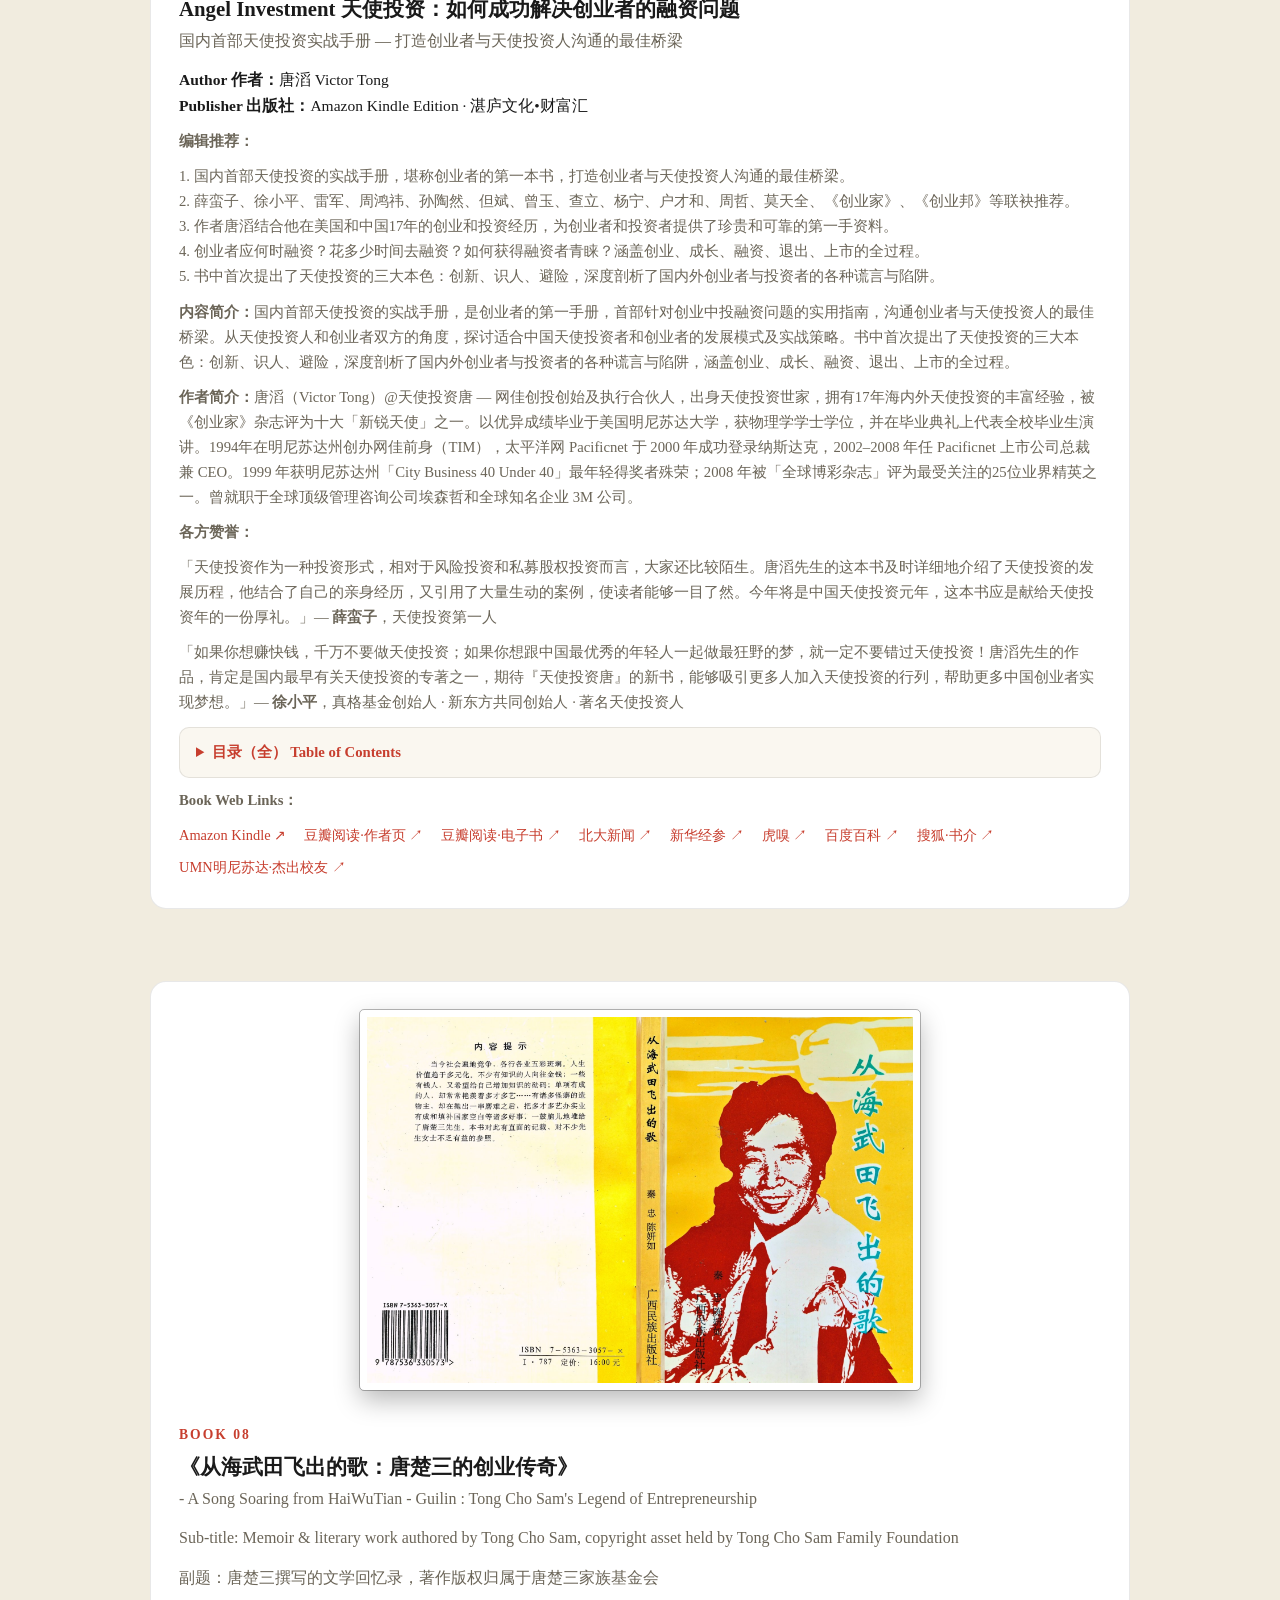
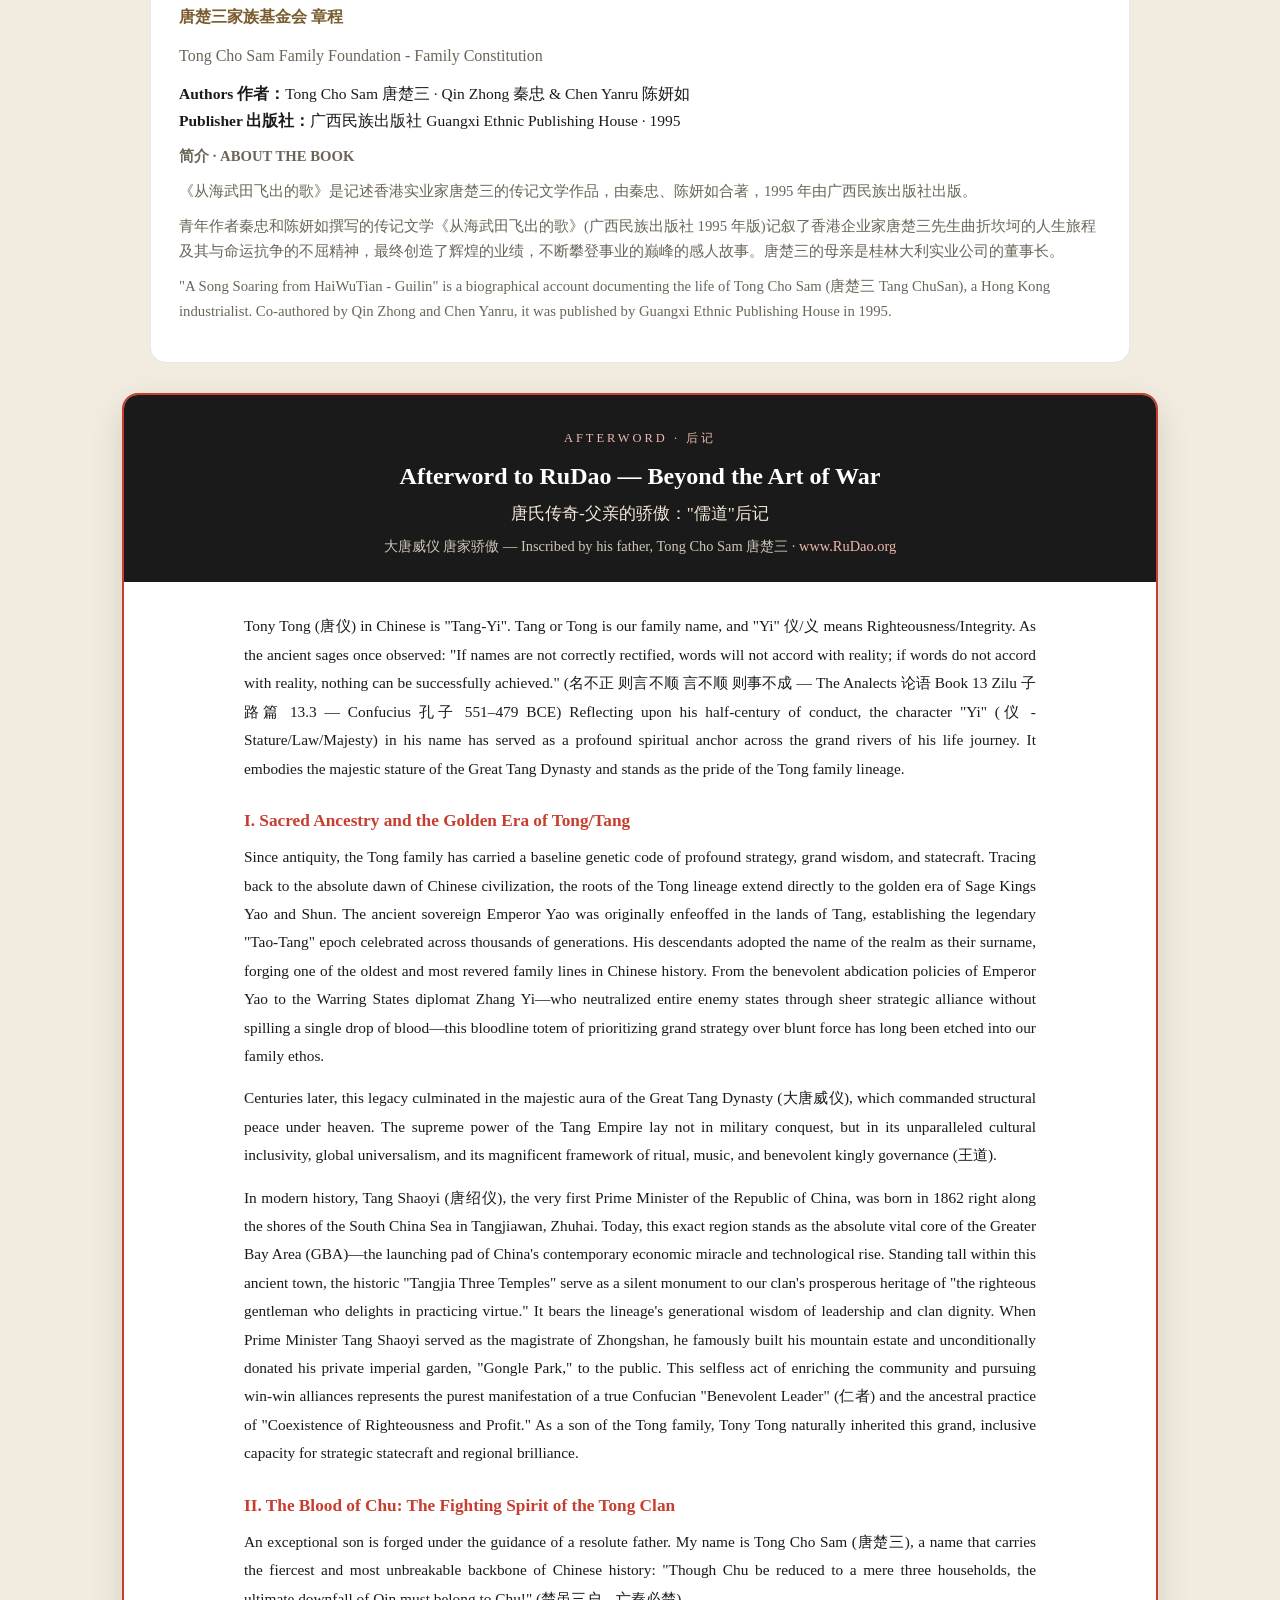
==== commit 71954c2b: "Add HKBA new book recommendation banner to homepage top" ====
--- a/index.html
+++ b/index.html
@@ -16,6 +16,7 @@
 <link rel="canonical" href="https://tonytong.cc/" />
 <link rel="icon" type="image/x-icon" href="/assets/img/favicon.ico" />
 <link rel="icon" type="image/png" sizes="32x32" href="/assets/img/favicon-32.png" />
+<link rel="icon" type="image/png" sizes="192x192" href="/assets/img/favicon-192.png" />
 <link rel="apple-touch-icon" href="/assets/img/apple-touch-icon.png" />
 <link rel="stylesheet" href="assets/css/style.css?v=20261102a" />
 <script type="application/ld+json">
@@ -36,8 +37,28 @@
   ]
 }
 </script>
+<!-- GA4 - Google Analytics -->
+<script async src="https://www.googletagmanager.com/gtag/js?id=G-96WKZEXZE3"></script>
+<script>
+window.dataLayer = window.dataLayer || [];
+function gtag(){dataLayer.push(arguments);}
+gtag('js', new Date());
+gtag('config', 'G-96WKZEXZE3');
+</script>
 </head>
 <body>
+<!-- HKBA new book recommendation banner -->
+<style>
+.hkba-book-banner{background:#10131a;border-bottom:2px solid #c9a227;color:#ffffff;text-align:center;padding:12px 16px;font-family:Georgia,'Times New Roman',serif;line-height:1.7;font-size:15px;}
+.hkba-book-banner a{color:#f5d67b;text-decoration:underline;}
+.hkba-book-banner .zh-bnr{font-family:SimSun,'Songti SC','Noto Serif SC',serif;font-size:calc(1em - 4px);font-weight:400;}
+</style>
+<div class="hkba-book-banner">
+  <strong>HKBA new book recommendation:</strong> <a href="https://rudao.org" target="_blank" rel="noopener"><span class="zh-bnr">儒道</span> RuDao.org - Beyond The Art of War</a><br>
+  - The Confucian Co-opetition Way to Balanced Profit and Enduring Partnerships.<br>
+  <span class="zh-bnr">儒道-超越孫子兵法-平衡利潤與長久夥伴關係的儒家競合之道,</span> Authored by <span class="zh-bnr">新書作者 唐儀</span> <a href="https://www.tonytong.cc" target="_blank" rel="noopener">www.TonyTong.cc</a>&nbsp; CoChairman of Hong Kong Blockchain Association HKBA.net
+</div>
+<!-- end book banner -->
 <header class="site-head">
   <div class="wrap">
     <a class="brand" href="index.html">
@@ -632,5 +653,27 @@
   if (!e.target.closest('.site-head')) document.querySelector('nav.main')?.classList.remove('open');
 });
 </script>
+<!-- SITE-INSIGHTS-START -->
+<section id="site-insights" aria-label="Latest insights" style="background:#FFFFFF;border-top:1px solid #E5E5E5;padding:16px 20px;text-align:center;">
+  <div style="max-width:1100px;margin:0 auto;font:13px/1.6 Arial,Helvetica,sans-serif;">
+    <strong style="letter-spacing:.1em;text-transform:uppercase;font-size:11px;color:#6B6B6B;">Latest insights</strong><br>
+    <a href="https://tonytong.cc/articles/confucian-leadership-founders" style="color:#1A3A5C;text-decoration:none;margin:0 12px 6px 0;display:inline-block;">Confucian Leadership for Founders: Three Rules for Enduring Partnerships</a>
+      <a href="https://tonytong.cc/articles/enduring-partnerships" style="color:#1A3A5C;text-decoration:none;margin:0 12px 6px 0;display:inline-block;">Tony Tong on Building Partnerships That Survive Market Cycles</a>
+  </div>
+</section>
+<!-- SITE-INSIGHTS-END -->
+<!-- ECOSYSTEM-NETWORK-START -->
+<section id="ecosystem-network" aria-label="Tony Tong ecosystem" style="background:#FAF7F1;border-top:1px solid #E5DCCB;padding:18px 20px;text-align:center;">
+  <div style="max-width:1100px;margin:0 auto;display:flex;flex-wrap:wrap;align-items:center;justify-content:center;gap:10px 14px;">
+    <span style="font:600 11px/1.4 Arial,Helvetica,sans-serif;letter-spacing:0.14em;text-transform:uppercase;color:#8C1F28;">The Ecosystem</span>
+    <a href="https://rudao.org/" target="_blank" rel="noopener" style="color:#242424;text-decoration:none;font:13px/1.4 Arial,Helvetica,sans-serif;padding:4px 9px;border:1px solid #E0D7C6;border-radius:999px;background:#FFFFFF;">RuDao - Confucian Co-opetition</a>
+    <a href="https://tonytong.cc/" target="_blank" rel="noopener" style="color:#242424;text-decoration:none;font:13px/1.4 Arial,Helvetica,sans-serif;padding:4px 9px;border:1px solid #E0D7C6;border-radius:999px;background:#FFFFFF;">Tony Tong Official</a>
+    <a href="https://2000x.net/" target="_blank" rel="noopener" style="color:#242424;text-decoration:none;font:13px/1.4 Arial,Helvetica,sans-serif;padding:4px 9px;border:1px solid #E0D7C6;border-radius:999px;background:#FFFFFF;">2000X AI+Web3 Accelerator</a>
+    <a href="https://com2000.org/" target="_blank" rel="noopener" style="color:#242424;text-decoration:none;font:13px/1.4 Arial,Helvetica,sans-serif;padding:4px 9px;border:1px solid #E0D7C6;border-radius:999px;background:#FFFFFF;">Com2000 AI Web4 Incubator</a>
+    <a href="https://hkba.net/" target="_blank" rel="noopener" style="color:#242424;text-decoration:none;font:13px/1.4 Arial,Helvetica,sans-serif;padding:4px 9px;border:1px solid #E0D7C6;border-radius:999px;background:#FFFFFF;">Hong Kong Blockchain Association</a>
+    <a href="https://hkba.club/" target="_blank" rel="noopener" style="color:#242424;text-decoration:none;font:13px/1.4 Arial,Helvetica,sans-serif;padding:4px 9px;border:1px solid #E0D7C6;border-radius:999px;background:#FFFFFF;">HKBA.club 香港區塊鏈協會</a>
+  </div>
+</section>
+<!-- ECOSYSTEM-NETWORK-END -->
 </body>
 </html>
